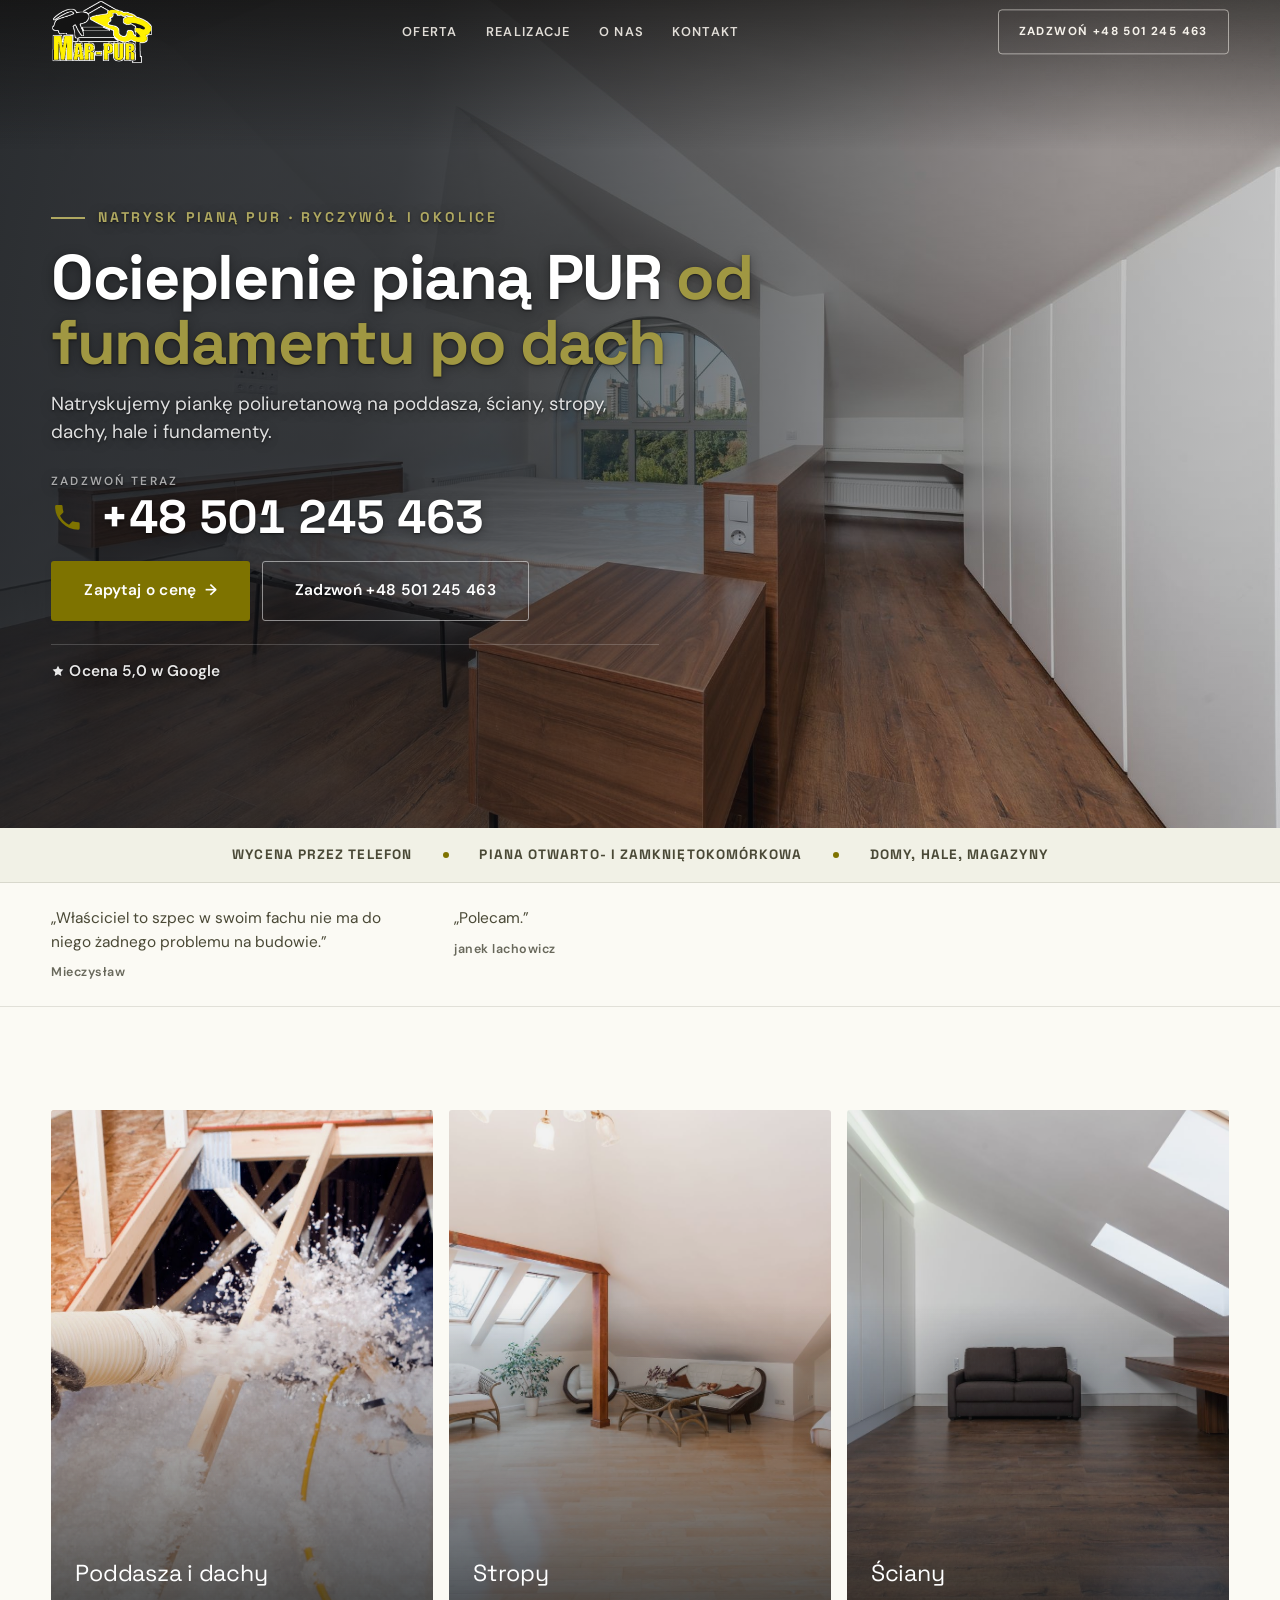
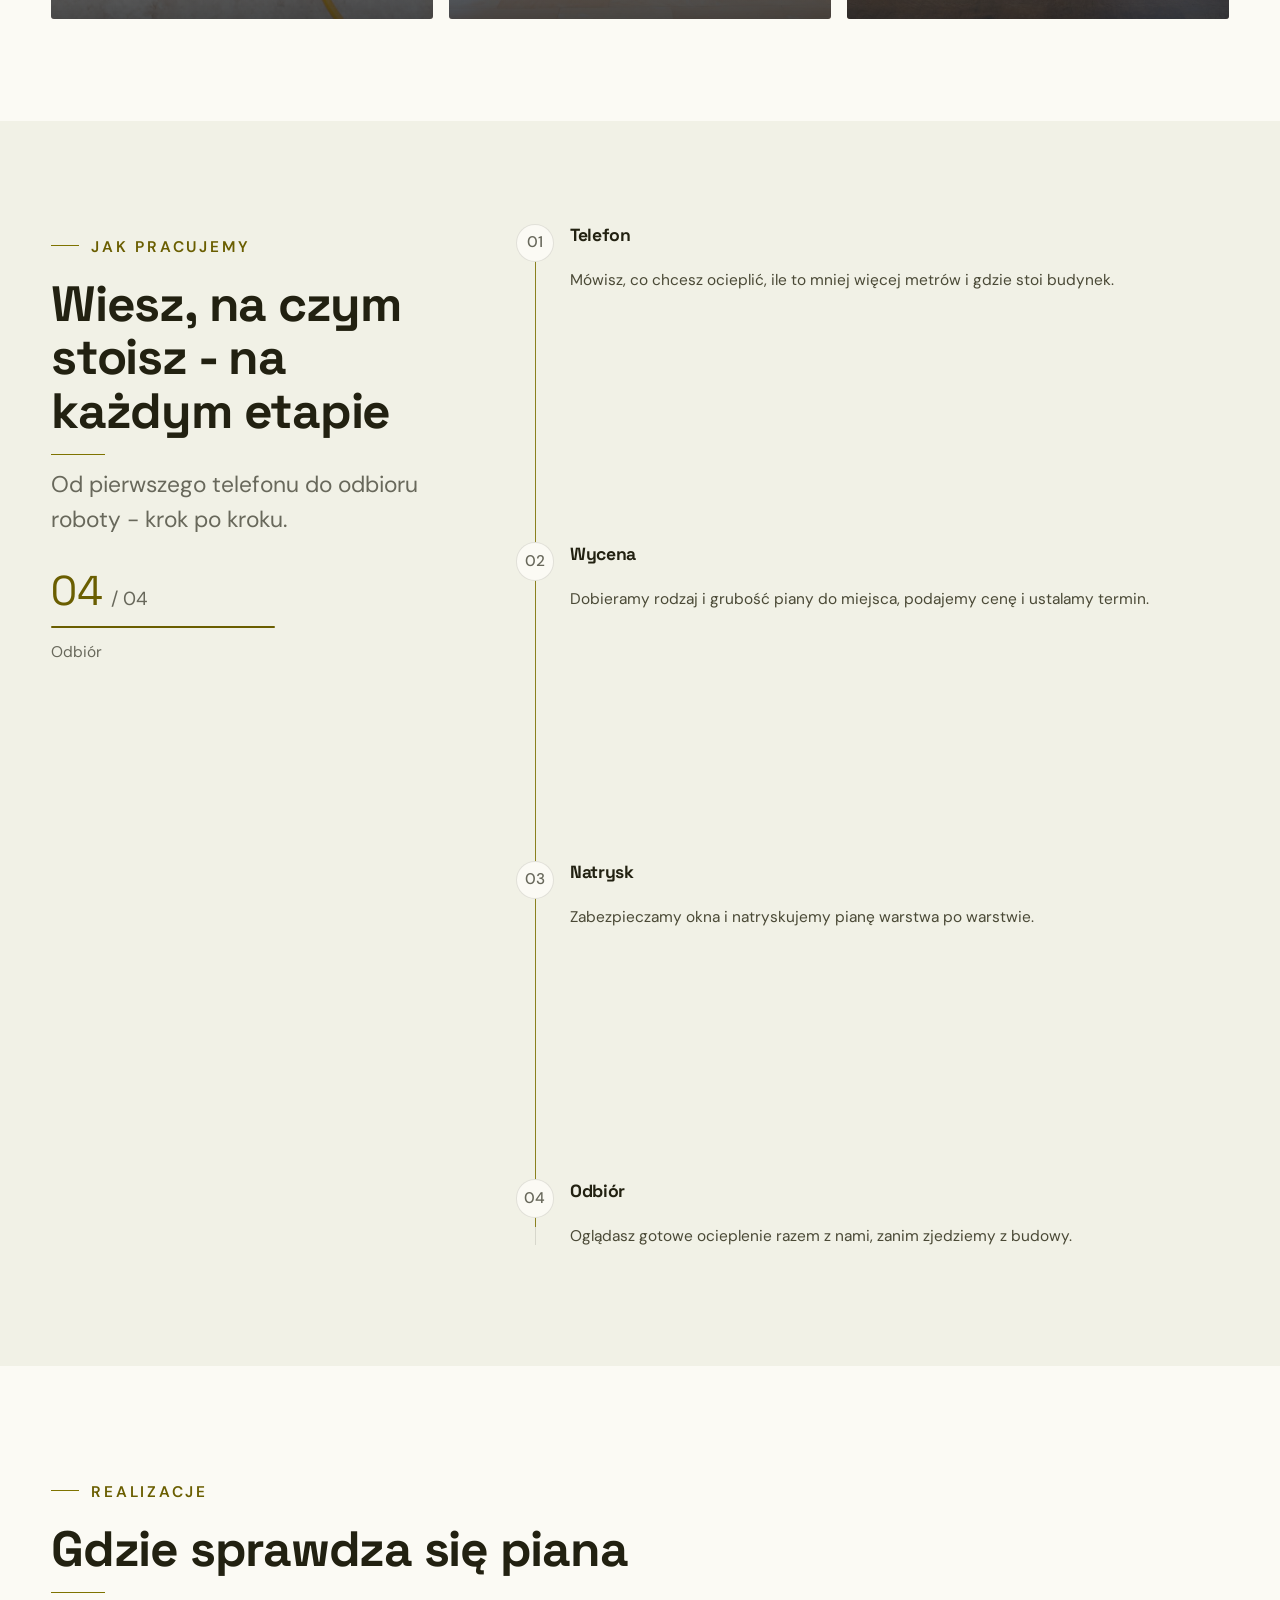
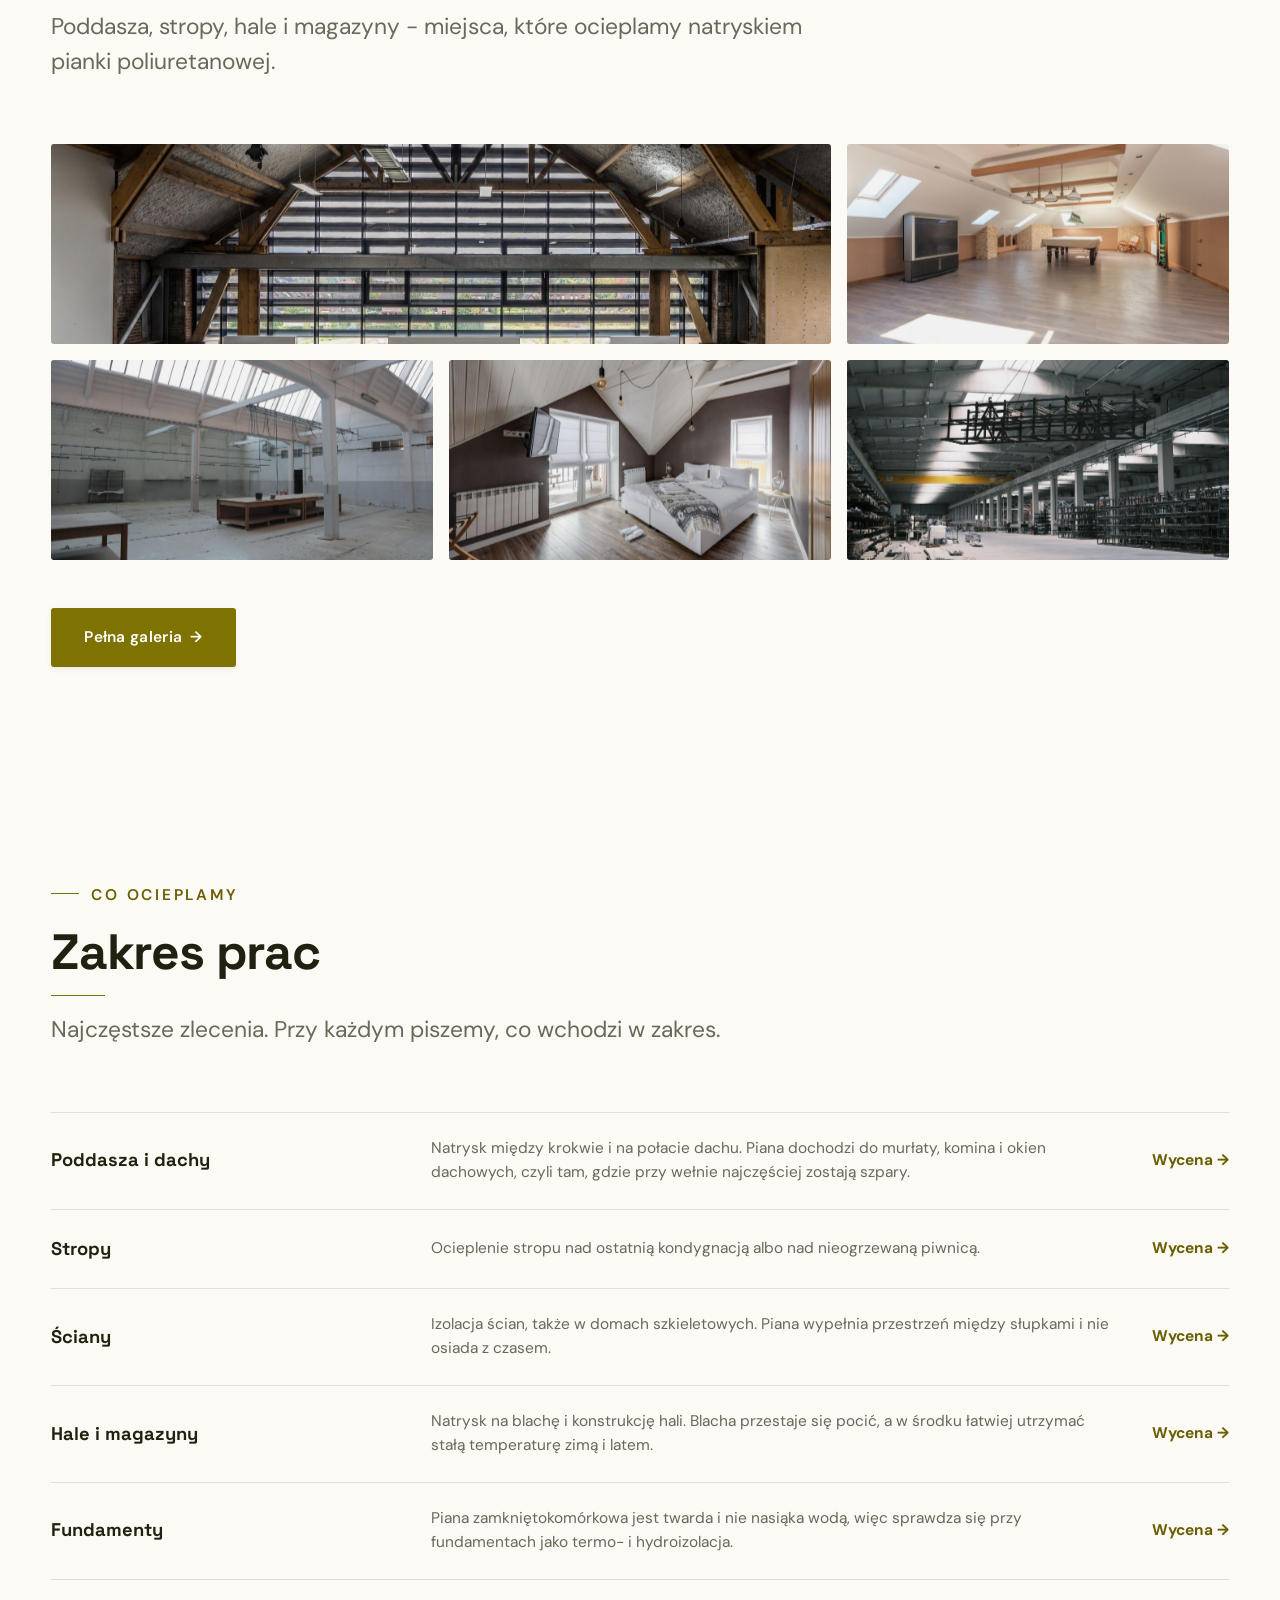
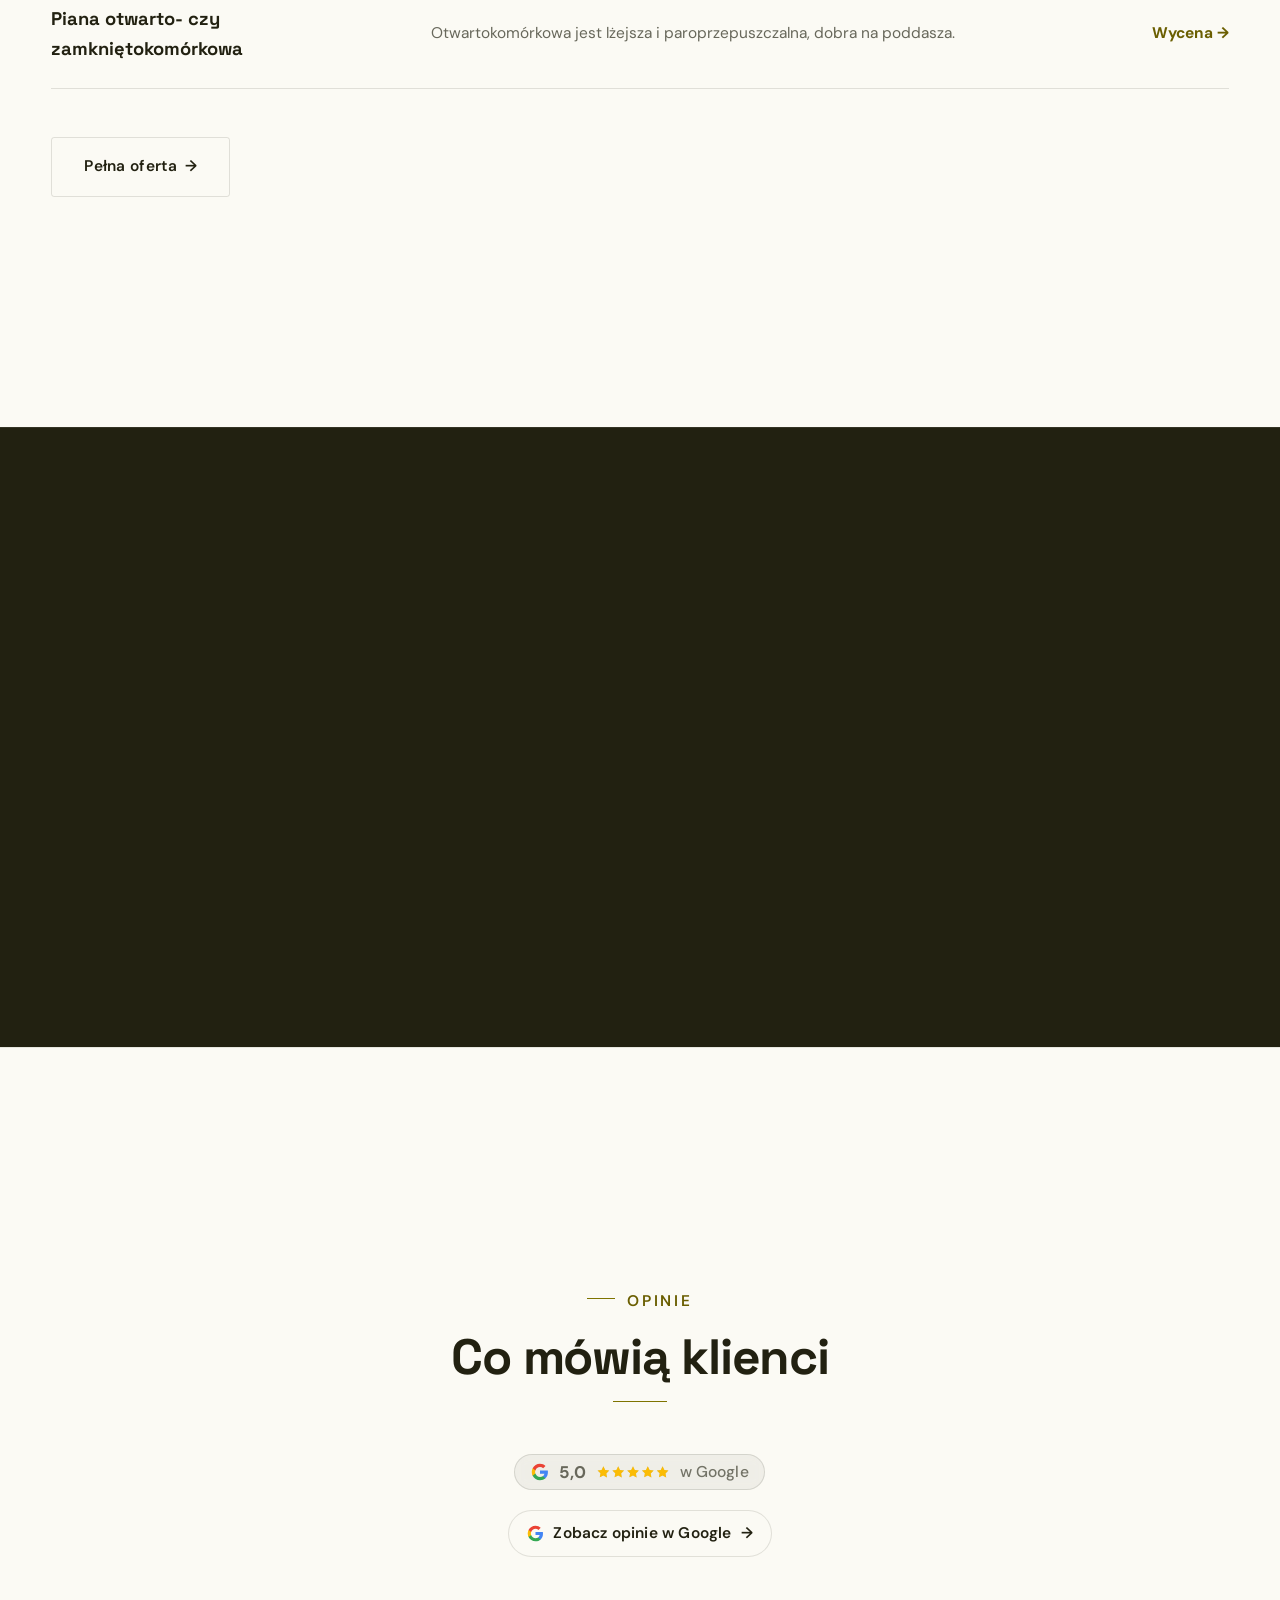
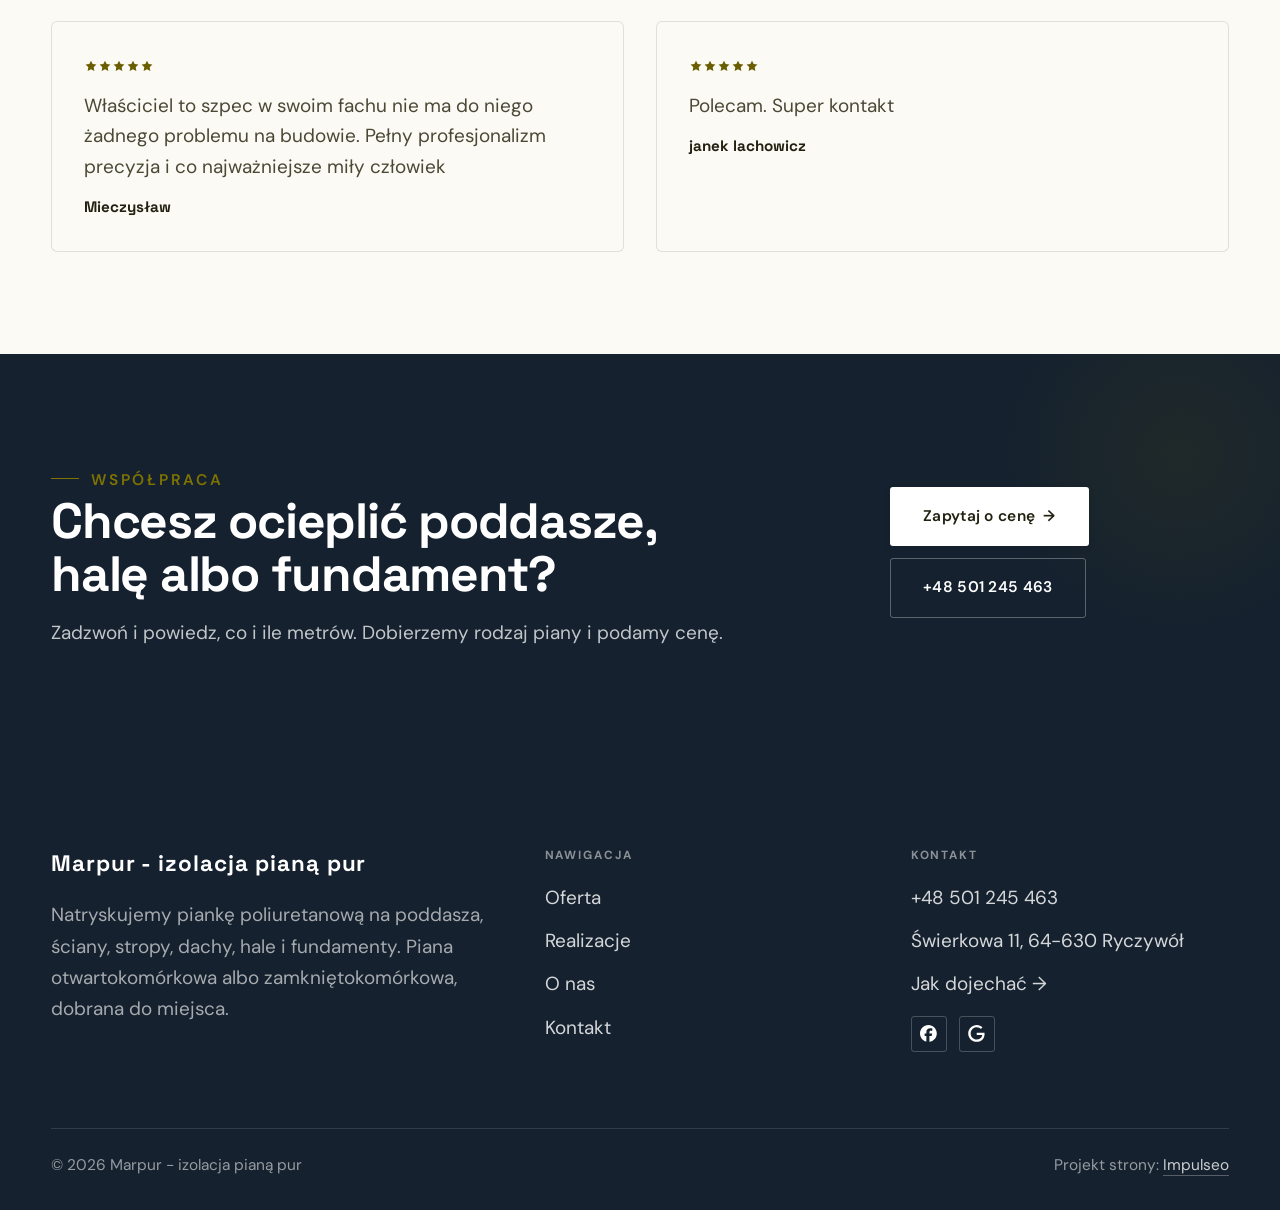
==== index.html @ 2314f2f7 "Strona demo: marpur-izolacja-piana-pur" ====
<!DOCTYPE html>
<html lang="pl">
<head>
<meta charset="UTF-8">
<meta name="viewport" content="width=device-width, initial-scale=1.0">
<title>Marpur - izolacja pianą pur · Ryczywół</title>
<meta name="description" content="Mar-Pur - izolacje natryskowe pianką poliuretanową: poddasza, ściany, stropy, dachy, hale, magazyny i fundamenty. Ryczywół, powiat obornicki. Zadzwoń po wycenę: 501 245 463.">
<link rel="canonical" href="https://kris20032.github.io/marpur-izolacja-piana-pur/">
<meta name="robots" content="noindex, nofollow">
<meta property="og:type" content="website">
<meta property="og:locale" content="pl_PL">
<meta property="og:site_name" content="Marpur - izolacja pianą pur">
<meta property="og:title" content="Marpur - izolacja pianą pur · Ryczywół">
<meta property="og:description" content="Mar-Pur - izolacje natryskowe pianką poliuretanową: poddasza, ściany, stropy, dachy, hale, magazyny i fundamenty. Ryczywół, powiat obornicki. Zadzwoń po wycenę: 501 245 463.">
<meta property="og:url" content="https://kris20032.github.io/marpur-izolacja-piana-pur/">
<meta property="og:image" content="https://kris20032.github.io/marpur-izolacja-piana-pur/img/og.jpg">
<meta property="og:image:width" content="1200">
<meta property="og:image:height" content="630">
<meta name="twitter:card" content="summary_large_image">
<script type="application/ld+json">{"@context": "https://schema.org", "@type": "LocalBusiness", "name": "Marpur - izolacja pianą pur", "url": "https://kris20032.github.io/marpur-izolacja-piana-pur/", "telephone": "+48501245463", "image": "https://kris20032.github.io/marpur-izolacja-piana-pur/img/og.jpg", "areaServed": "Ryczywół", "sameAs": ["https://maps.google.com/?cid=6481977796129242069&g_mp=Cidnb29nbGUubWFwcy5wbGFjZXMudjEuUGxhY2VzLlNlYXJjaFRleHQQAhgEIAA", "https://www.facebook.com/marpurmarek.modlisz/"]}</script>
<link rel="preconnect" href="https://fonts.googleapis.com">
<link rel="preconnect" href="https://fonts.gstatic.com" crossorigin>
<link href="https://fonts.googleapis.com/css2?family=Space+Grotesk:wght@500;600;700&family=DM+Sans:opsz,wght@9..40,400;9..40,500;9..40,600&display=swap" rel="stylesheet">
<link rel="stylesheet" href="assets/styles.css?v=6a5ce6d9">
</head>
<body>

<header class="nav">
  <div class="wrap nav-inner">
    <a class="brand brand-has-logo" href="index.html"><img class="brand-logo" src="img/logo.png" alt="Marpur - izolacja pianą pur" width="728" height="459" decoding="async"></a>
    <nav class="nav-links">
      <a href="oferta.html">Oferta</a>
      <a href="realizacje.html">Realizacje</a>
      <a href="o-nas.html">O nas</a>
      <a href="kontakt.html">Kontakt</a>
      <a href="tel:+48501245463" class="btn btn-accent">Zadzwoń +48 501 245 463</a>
    </nav>
    <button class="nav-toggle" aria-label="Menu"><span></span><span></span><span></span></button>
  </div>
</header>

<main>
<section class="hero-fach">
  <img class="hf-photo" src="img/hero.jpg" fetchpriority="high" data-rotate="img/g10.jpg|img/g9.jpg" alt="Marpur - izolacja pianą pur" width="1600" height="1067">
  <div class="hf-panel">
    <div class="hf-inner">
      <span class="hf-kicker">Natrysk pianą PUR · Ryczywół i okolice</span>
      <h1 class="hf-title">Ocieplenie pianą PUR <em>od fundamentu po dach</em></h1>
      <p class="hf-lead">Natryskujemy piankę poliuretanową na poddasza, ściany, stropy, dachy, hale i fundamenty.</p>
      <a class="hf-phone" href="tel:+48501245463"><span class="hf-phone-lab">Zadzwoń teraz</span><span class="hf-phone-num"><svg class="ico-tel" width="16" height="16" viewBox="0 0 24 24" fill="none" aria-hidden="true"><path d="M6.6 10.8a15.5 15.5 0 0 0 6.6 6.6l2.2-2.2a1 1 0 0 1 1-.24 11.4 11.4 0 0 0 3.6.58 1 1 0 0 1 1 1V20a1 1 0 0 1-1 1A17 17 0 0 1 3 4a1 1 0 0 1 1-1h3.5a1 1 0 0 1 1 1c0 1.25.2 2.46.58 3.6a1 1 0 0 1-.25 1l-2.23 2.2Z" fill="currentColor"/></svg> +48 501 245 463</span></a>
      <div class="hf-actions">
        <a href="kontakt.html" class="btn btn-accent">Zapytaj o cenę <span class="arr">→</span></a>
        <a href="tel:+48501245463" class="btn btn-ghost hf-ghost">Zadzwoń +48 501 245 463</a>
      </div>
      <div class="hf-trust"><svg class="ico-star" width="14" height="14" viewBox="0 0 24 24" style="vertical-align:-2px" aria-hidden="true"><path d="M12 2.8l2.85 5.8 6.4.93-4.63 4.5 1.1 6.37L12 17.4l-5.72 3 1.1-6.37-4.63-4.5 6.4-.93L12 2.8Z" fill="currentColor"/></svg> Ocena 5,0 w Google</div>
    </div>
  </div>
</section>
<section class="fach-promise">
  <div class="wrap">
    <ul class="fp-row reveal"><li>Wycena przez telefon</li><li>Piana otwarto- i zamkniętokomórkowa</li><li>Domy, hale, magazyny</li></ul>
  </div>
</section>
<section class="opinie-mini" aria-label="Opinie klientów">
  <div class="wrap">
    <div class="om-row">
      <div class="om-item reveal"><blockquote>„Właściciel to szpec w swoim fachu nie ma do niego żadnego problemu na budowie.”</blockquote><span class="om-autor">Mieczysław</span></div>
      <div class="om-item reveal"><blockquote>„Polecam.”</blockquote><span class="om-autor">janek lachowicz</span></div>
    </div>
  </div>
</section>
<section class="gateways-band">
  <div class="wrap">
    <div class="gateways">
      <a href="oferta.html" class="gateway reveal"><img src="img/g1.jpg" alt="Poddasza i dachy" loading="lazy" width="1600" height="1067" decoding="async"><span class="g-ttl">Poddasza i dachy</span></a>
      <a href="oferta.html" class="gateway reveal"><img src="img/g2.jpg" alt="Stropy" loading="lazy" width="1880" height="1255" decoding="async"><span class="g-ttl">Stropy</span></a>
      <a href="oferta.html" class="gateway reveal"><img src="img/g3.jpg" alt="Ściany" loading="lazy" width="1880" height="1255" decoding="async"><span class="g-ttl">Ściany</span></a>
    </div>
  </div>
</section>
<section class="proces proces-os fachowcy">
  <div class="wrap proc-grid">
    <div class="proc-side">
      <div class="head reveal">
        <span class="eyebrow">Jak pracujemy</span>
        <h2>Wiesz, na czym stoisz - na każdym etapie</h2>
        <p>Od pierwszego telefonu do odbioru roboty - krok po kroku.</p>
      </div>
      <div class="proc-count" aria-hidden="true"><span class="pc-cur">01</span><span class="pc-all">/ 04</span></div>
      <div class="proc-bar" aria-hidden="true"><i></i></div>
      <p class="proc-now" aria-hidden="true">Telefon</p>
    </div>
    <ol class="proces-line">
      <li class="reveal"><span class="pno">01</span><h3>Telefon</h3><p>Mówisz, co chcesz ocieplić, ile to mniej więcej metrów i gdzie stoi budynek.</p></li>
      <li class="reveal"><span class="pno">02</span><h3>Wycena</h3><p>Dobieramy rodzaj i grubość piany do miejsca, podajemy cenę i ustalamy termin.</p></li>
      <li class="reveal"><span class="pno">03</span><h3>Natrysk</h3><p>Zabezpieczamy okna i natryskujemy pianę warstwa po warstwie.</p></li>
      <li class="reveal"><span class="pno">04</span><h3>Odbiór</h3><p>Oglądasz gotowe ocieplenie razem z nami, zanim zjedziemy z budowy.</p></li>
    </ol>
  </div>
</section>
<section>
  <div class="wrap">
    <div class="head reveal">
      <span class="eyebrow">Realizacje</span>
      <h2>Gdzie sprawdza się piana</h2>
      <p>Poddasza, stropy, hale i magazyny - miejsca, które ocieplamy natryskiem pianki poliuretanowej.</p>
    </div>
    <div class="gallery">
      <div class="tile t-two3 reveal"><img src="img/g4.jpg" alt="Marpur - izolacja pianą pur" loading="lazy" width="1880" height="1253" decoding="async"></div>
      <div class="tile t-third reveal"><img src="img/g5.jpg" alt="Marpur - izolacja pianą pur" loading="lazy" width="1880" height="1255" decoding="async"></div>
      <div class="tile t-third reveal"><img src="img/g6.jpg" alt="Marpur - izolacja pianą pur" loading="lazy" width="1880" height="1253" decoding="async"></div>
      <div class="tile t-third reveal"><img src="img/g7.jpg" alt="Marpur - izolacja pianą pur" loading="lazy" width="1880" height="1255" decoding="async"></div>
      <div class="tile t-third reveal"><img src="img/g8.jpg" alt="Marpur - izolacja pianą pur" loading="lazy" width="1880" height="1253" decoding="async"></div>
    </div>
    <div style="margin-top:var(--space-7)" class="reveal"><a href="realizacje.html" class="btn btn-accent">Pełna galeria <span class="arr">→</span></a></div>
  </div>
</section>
<section class="fach-uslugi">
  <div class="wrap">
    <div class="head reveal">
      <span class="eyebrow">Co ocieplamy</span>
      <h2>Zakres prac</h2>
      <p>Najczęstsze zlecenia. Przy każdym piszemy, co wchodzi w zakres.</p>
    </div>
    <ul class="fu-list">
      <li class="fu-row reveal"><div class="fu-name">Poddasza i dachy</div><div class="fu-desc">Natrysk między krokwie i na połacie dachu. Piana dochodzi do murłaty, komina i okien dachowych, czyli tam, gdzie przy wełnie najczęściej zostają szpary.</div><a class="fu-cta" href="kontakt.html">Wycena <span class="arr">→</span></a></li>
      <li class="fu-row reveal"><div class="fu-name">Stropy</div><div class="fu-desc">Ocieplenie stropu nad ostatnią kondygnacją albo nad nieogrzewaną piwnicą.</div><a class="fu-cta" href="kontakt.html">Wycena <span class="arr">→</span></a></li>
      <li class="fu-row reveal"><div class="fu-name">Ściany</div><div class="fu-desc">Izolacja ścian, także w domach szkieletowych. Piana wypełnia przestrzeń między słupkami i nie osiada z czasem.</div><a class="fu-cta" href="kontakt.html">Wycena <span class="arr">→</span></a></li>
      <li class="fu-row reveal"><div class="fu-name">Hale i magazyny</div><div class="fu-desc">Natrysk na blachę i konstrukcję hali. Blacha przestaje się pocić, a w środku łatwiej utrzymać stałą temperaturę zimą i latem.</div><a class="fu-cta" href="kontakt.html">Wycena <span class="arr">→</span></a></li>
      <li class="fu-row reveal"><div class="fu-name">Fundamenty</div><div class="fu-desc">Piana zamkniętokomórkowa jest twarda i nie nasiąka wodą, więc sprawdza się przy fundamentach jako termo- i hydroizolacja.</div><a class="fu-cta" href="kontakt.html">Wycena <span class="arr">→</span></a></li>
      <li class="fu-row reveal"><div class="fu-name">Piana otwarto- czy zamkniętokomórkowa</div><div class="fu-desc">Otwartokomórkowa jest lżejsza i paroprzepuszczalna, dobra na poddasza.</div><a class="fu-cta" href="kontakt.html">Wycena <span class="arr">→</span></a></li>
    </ul>
    <div style="margin-top:var(--space-7)" class="reveal"><a href="oferta.html" class="btn btn-ghost">Pełna oferta <span class="arr">→</span></a></div>
  </div>
</section>
<section class="stopklatka" aria-hidden="true">
  <div class="stk-bg" style="background-image:url(img/about.jpg)"></div>
</section>
<section class="opinie">
  <div class="wrap">
    <div class="head center reveal">
      <span class="eyebrow">Opinie</span>
      <h2>Co mówią klienci</h2>
    </div>
    <p class="op-meta reveal"><span class="g-badge"><svg class="gb-ico" viewBox="0 0 24 24" width="18" height="18" aria-hidden="true"><path fill="#4285F4" d="M22.56 12.25c0-.78-.07-1.53-.2-2.25H12v4.26h5.92c-.26 1.37-1.04 2.53-2.21 3.31v2.77h3.57c2.08-1.92 3.28-4.74 3.28-8.09z"/><path fill="#34A853" d="M12 23c2.97 0 5.46-.98 7.28-2.66l-3.57-2.77c-.98.66-2.23 1.06-3.71 1.06-2.86 0-5.29-1.93-6.16-4.53H2.18v2.84C3.99 20.53 7.7 23 12 23z"/><path fill="#FBBC05" d="M5.84 14.09c-.22-.66-.35-1.36-.35-2.09s.13-1.43.35-2.09V7.07H2.18C1.43 8.55 1 10.22 1 12s.43 3.45 1.18 4.93l2.85-2.22.81-.62z"/><path fill="#EA4335" d="M12 5.38c1.62 0 3.06.56 4.21 1.64l3.15-3.15C17.45 2.09 14.97 1 12 1 7.7 1 3.99 3.47 2.18 7.07l3.66 2.84c.87-2.6 3.3-4.53 6.16-4.53z"/></svg><b class="gb-ocena">5,0</b><svg class="gb-stars" viewBox="0 0 90 18" width="74" height="14.8" aria-hidden="true"><g fill="currentColor" opacity=".26"><path transform="translate(0,0)" d="M9 1.6l2.2 4.46 4.92.72-3.56 3.47.84 4.9L9 12.74l-4.4 2.31.84-4.9L1.88 6.68l4.92-.72L9 1.6Z"/><path transform="translate(18,0)" d="M9 1.6l2.2 4.46 4.92.72-3.56 3.47.84 4.9L9 12.74l-4.4 2.31.84-4.9L1.88 6.68l4.92-.72L9 1.6Z"/><path transform="translate(36,0)" d="M9 1.6l2.2 4.46 4.92.72-3.56 3.47.84 4.9L9 12.74l-4.4 2.31.84-4.9L1.88 6.68l4.92-.72L9 1.6Z"/><path transform="translate(54,0)" d="M9 1.6l2.2 4.46 4.92.72-3.56 3.47.84 4.9L9 12.74l-4.4 2.31.84-4.9L1.88 6.68l4.92-.72L9 1.6Z"/><path transform="translate(72,0)" d="M9 1.6l2.2 4.46 4.92.72-3.56 3.47.84 4.9L9 12.74l-4.4 2.31.84-4.9L1.88 6.68l4.92-.72L9 1.6Z"/></g><clipPath id="gs1000"><rect x="0" y="0" width="90.0" height="18"/></clipPath><g fill="#FBBC04" clip-path="url(#gs1000)"><path transform="translate(0,0)" d="M9 1.6l2.2 4.46 4.92.72-3.56 3.47.84 4.9L9 12.74l-4.4 2.31.84-4.9L1.88 6.68l4.92-.72L9 1.6Z"/><path transform="translate(18,0)" d="M9 1.6l2.2 4.46 4.92.72-3.56 3.47.84 4.9L9 12.74l-4.4 2.31.84-4.9L1.88 6.68l4.92-.72L9 1.6Z"/><path transform="translate(36,0)" d="M9 1.6l2.2 4.46 4.92.72-3.56 3.47.84 4.9L9 12.74l-4.4 2.31.84-4.9L1.88 6.68l4.92-.72L9 1.6Z"/><path transform="translate(54,0)" d="M9 1.6l2.2 4.46 4.92.72-3.56 3.47.84 4.9L9 12.74l-4.4 2.31.84-4.9L1.88 6.68l4.92-.72L9 1.6Z"/><path transform="translate(72,0)" d="M9 1.6l2.2 4.46 4.92.72-3.56 3.47.84 4.9L9 12.74l-4.4 2.31.84-4.9L1.88 6.68l4.92-.72L9 1.6Z"/></g></svg><span class="gb-txt">w Google</span></span></p>
    <p class="op-meta reveal"><a class="op-google" href="https://maps.google.com/?cid=6481977796129242069&amp;g_mp=Cidnb29nbGUubWFwcy5wbGFjZXMudjEuUGxhY2VzLlNlYXJjaFRleHQQAhgEIAA" target="_blank" rel="noopener"><svg class="op-g-ico" viewBox="0 0 24 24" width="17" height="17" aria-hidden="true"><path fill="#4285F4" d="M22.56 12.25c0-.78-.07-1.53-.2-2.25H12v4.26h5.92c-.26 1.37-1.04 2.53-2.21 3.31v2.77h3.57c2.08-1.92 3.28-4.74 3.28-8.09z"/><path fill="#34A853" d="M12 23c2.97 0 5.46-.98 7.28-2.66l-3.57-2.77c-.98.66-2.23 1.06-3.71 1.06-2.86 0-5.29-1.93-6.16-4.53H2.18v2.84C3.99 20.53 7.7 23 12 23z"/><path fill="#FBBC05" d="M5.84 14.09c-.22-.66-.35-1.36-.35-2.09s.13-1.43.35-2.09V7.07H2.18C1.43 8.55 1 10.22 1 12s.43 3.45 1.18 4.93l2.85-2.22.81-.62z"/><path fill="#EA4335" d="M12 5.38c1.62 0 3.06.56 4.21 1.64l3.15-3.15C17.45 2.09 14.97 1 12 1 7.7 1 3.99 3.47 2.18 7.07l3.66 2.84c.87-2.6 3.3-4.53 6.16-4.53z"/></svg><span>Zobacz opinie w Google</span><span class="arr">→</span></a></p>
    <div class="opinie-grid">
      <figure class="op-card reveal"><span class="op-star"><svg class="ico-star" width="14" height="14" viewBox="0 0 24 24" style="vertical-align:-2px" aria-hidden="true"><path d="M12 2.8l2.85 5.8 6.4.93-4.63 4.5 1.1 6.37L12 17.4l-5.72 3 1.1-6.37-4.63-4.5 6.4-.93L12 2.8Z" fill="currentColor"/></svg><svg class="ico-star" width="14" height="14" viewBox="0 0 24 24" style="vertical-align:-2px" aria-hidden="true"><path d="M12 2.8l2.85 5.8 6.4.93-4.63 4.5 1.1 6.37L12 17.4l-5.72 3 1.1-6.37-4.63-4.5 6.4-.93L12 2.8Z" fill="currentColor"/></svg><svg class="ico-star" width="14" height="14" viewBox="0 0 24 24" style="vertical-align:-2px" aria-hidden="true"><path d="M12 2.8l2.85 5.8 6.4.93-4.63 4.5 1.1 6.37L12 17.4l-5.72 3 1.1-6.37-4.63-4.5 6.4-.93L12 2.8Z" fill="currentColor"/></svg><svg class="ico-star" width="14" height="14" viewBox="0 0 24 24" style="vertical-align:-2px" aria-hidden="true"><path d="M12 2.8l2.85 5.8 6.4.93-4.63 4.5 1.1 6.37L12 17.4l-5.72 3 1.1-6.37-4.63-4.5 6.4-.93L12 2.8Z" fill="currentColor"/></svg><svg class="ico-star" width="14" height="14" viewBox="0 0 24 24" style="vertical-align:-2px" aria-hidden="true"><path d="M12 2.8l2.85 5.8 6.4.93-4.63 4.5 1.1 6.37L12 17.4l-5.72 3 1.1-6.37-4.63-4.5 6.4-.93L12 2.8Z" fill="currentColor"/></svg></span><blockquote>Właściciel to szpec w swoim fachu nie ma do niego żadnego problemu na budowie. Pełny profesjonalizm precyzja i co najważniejsze miły człowiek</blockquote><span class="op-autor">Mieczysław</span></figure>
      <figure class="op-card reveal"><span class="op-star"><svg class="ico-star" width="14" height="14" viewBox="0 0 24 24" style="vertical-align:-2px" aria-hidden="true"><path d="M12 2.8l2.85 5.8 6.4.93-4.63 4.5 1.1 6.37L12 17.4l-5.72 3 1.1-6.37-4.63-4.5 6.4-.93L12 2.8Z" fill="currentColor"/></svg><svg class="ico-star" width="14" height="14" viewBox="0 0 24 24" style="vertical-align:-2px" aria-hidden="true"><path d="M12 2.8l2.85 5.8 6.4.93-4.63 4.5 1.1 6.37L12 17.4l-5.72 3 1.1-6.37-4.63-4.5 6.4-.93L12 2.8Z" fill="currentColor"/></svg><svg class="ico-star" width="14" height="14" viewBox="0 0 24 24" style="vertical-align:-2px" aria-hidden="true"><path d="M12 2.8l2.85 5.8 6.4.93-4.63 4.5 1.1 6.37L12 17.4l-5.72 3 1.1-6.37-4.63-4.5 6.4-.93L12 2.8Z" fill="currentColor"/></svg><svg class="ico-star" width="14" height="14" viewBox="0 0 24 24" style="vertical-align:-2px" aria-hidden="true"><path d="M12 2.8l2.85 5.8 6.4.93-4.63 4.5 1.1 6.37L12 17.4l-5.72 3 1.1-6.37-4.63-4.5 6.4-.93L12 2.8Z" fill="currentColor"/></svg><svg class="ico-star" width="14" height="14" viewBox="0 0 24 24" style="vertical-align:-2px" aria-hidden="true"><path d="M12 2.8l2.85 5.8 6.4.93-4.63 4.5 1.1 6.37L12 17.4l-5.72 3 1.1-6.37-4.63-4.5 6.4-.93L12 2.8Z" fill="currentColor"/></svg></span><blockquote>Polecam. Super kontakt</blockquote><span class="op-autor">janek lachowicz</span></figure>
    </div>
  </div>
</section>
<section class="cta">
  <div class="wrap">
    <div class="reveal">
      <span class="eyebrow">Współpraca</span>
      <h2>Chcesz ocieplić poddasze, halę albo fundament?</h2>
      <p>Zadzwoń i powiedz, co i ile metrów. Dobierzemy rodzaj piany i podamy cenę.</p>
    </div>
    <div class="cta-actions reveal">
      <a href="kontakt.html" class="btn btn-light">Zapytaj o cenę <span class="arr">→</span></a>
      <a href="tel:+48501245463" class="btn btn-ghost btn-ghost-cta">+48 501 245 463</a>
    </div>
  </div>
</section>
</main>

<footer>
  <div class="wrap">
    <div class="foot-grid">
      <div class="foot-brand">
        <div class="name">Marpur - izolacja pianą pur</div>
        <p>Natryskujemy piankę poliuretanową na poddasza, ściany, stropy, dachy, hale i fundamenty. Piana otwartokomórkowa albo zamkniętokomórkowa, dobrana do miejsca.</p>
      </div>
      <div class="foot-col">
        <h4>Nawigacja</h4>
        <a href="oferta.html">Oferta</a>
        <a href="realizacje.html">Realizacje</a>
        <a href="o-nas.html">O nas</a>
        <a href="kontakt.html">Kontakt</a>
      </div>
      <div class="foot-col">
        <h4>Kontakt</h4>
        <a href="tel:+48501245463">+48 501 245 463</a>
        <p>Świerkowa 11, 64-630 Ryczywół</p>
        <a href="https://maps.google.com/?cid=6481977796129242069&g_mp=Cidnb29nbGUubWFwcy5wbGFjZXMudjEuUGxhY2VzLlNlYXJjaFRleHQQAhgEIAA" target="_blank" rel="noopener">Jak dojechać →</a>
      <div class="foot-soc">
        <a class="soc" href="https://www.facebook.com/marpurmarek.modlisz/" target="_blank" rel="noopener" aria-label="Facebook - Marpur - izolacja pianą pur"><svg viewBox="0 0 24 24" aria-hidden="true" focusable="false"><path d="M9.101 23.691v-7.98H6.627v-3.667h2.474v-1.58c0-4.085 1.848-5.978 5.858-5.978.401 0 .955.042 1.468.103a8.68 8.68 0 0 1 1.141.195v3.325a8.623 8.623 0 0 0-.653-.036 26.805 26.805 0 0 0-.733-.009c-.707 0-1.259.096-1.675.309a1.686 1.686 0 0 0-.679.622c-.258.42-.374.995-.374 1.752v1.297h3.919l-.386 2.103-.287 1.564h-3.246v8.245C19.396 23.238 24 18.179 24 12.044c0-6.627-5.373-12-12-12s-12 5.373-12 12c0 5.628 3.874 10.35 9.101 11.647Z" fill="currentColor"/></svg></a>
        <a class="soc" href="https://maps.google.com/?cid=6481977796129242069&g_mp=Cidnb29nbGUubWFwcy5wbGFjZXMudjEuUGxhY2VzLlNlYXJjaFRleHQQAhgEIAA" target="_blank" rel="noopener" aria-label="Google - Marpur - izolacja pianą pur"><svg viewBox="0 0 24 24" aria-hidden="true" focusable="false"><path d="M12.48 10.92v3.28h7.84c-.24 1.84-.853 3.187-1.787 4.133-1.147 1.147-2.933 2.4-6.053 2.4-4.827 0-8.6-3.893-8.6-8.72s3.773-8.72 8.6-8.72c2.6 0 4.507 1.027 5.907 2.347l2.307-2.307C18.747 1.44 16.133 0 12.48 0 5.867 0 .307 5.387.307 12s5.56 12 12.173 12c3.573 0 6.267-1.173 8.373-3.36 2.16-2.16 2.84-5.213 2.84-7.667 0-.76-.053-1.467-.173-2.053H12.48z" fill="currentColor"/></svg></a>
      </div>
      </div>
    </div>
    <div class="foot-bot">
      <span>© 2026 Marpur - izolacja pianą pur</span>
      <span>Projekt strony: <a class="foot-credit" href="https://impulseo.pl" target="_blank" rel="noopener">Impulseo</a></span>
    </div>
  </div>
</footer>
<div class="sticky-call"><a class="sc-call" href="tel:+48501245463"><svg class="ico-tel" width="16" height="16" viewBox="0 0 24 24" fill="none" aria-hidden="true"><path d="M6.6 10.8a15.5 15.5 0 0 0 6.6 6.6l2.2-2.2a1 1 0 0 1 1-.24 11.4 11.4 0 0 0 3.6.58 1 1 0 0 1 1 1V20a1 1 0 0 1-1 1A17 17 0 0 1 3 4a1 1 0 0 1 1-1h3.5a1 1 0 0 1 1 1c0 1.25.2 2.46.58 3.6a1 1 0 0 1-.25 1l-2.23 2.2Z" fill="currentColor"/></svg> Zadzwoń</a><a class="sc-quote" href="kontakt.html">Zapytaj o cenę</a></div>
<div class="demo-wazne" data-do="2026-11-03" data-cykl="3" hidden><svg class="dw-ico" width="13" height="13" viewBox="0 0 24 24" fill="none" aria-hidden="true"><circle cx="12" cy="12" r="8.6" stroke="currentColor" stroke-width="1.8"/><path d="M12 7.2V12l3.3 2" stroke="currentColor" stroke-width="1.8" stroke-linecap="round"/></svg><span class="dw-txt"></span></div>

<script src="assets/main.js"></script>
</body>
</html>
---- assets/styles.css ----
/* ============================================================
   STOLBASZ — premium, architektoniczny B2B fit-out
   Jasna paleta, zero brązu. System wg premium-web-craft.
   Projekt strony: Impulseo (impulseo.pl)
   ============================================================ */

:root{
  /* PALETA — jasna, architektoniczna, chłodna */
  --paper:#F4F6F8;          /* główne tło */
  --paper-2:#E7EBEF;        /* sekcje alternatywne (chłodny jasny szary) */
  --paper-3:#E7EBEF;        /* delikatne wypełnienia */
  --ink:#15212E;            /* tekst główny — chłodny grafit */
  --ink-soft:#243443;       /* nagłówki drugorzędne */
  --muted:#6B7785;          /* tekst poboczny */
  --line:rgba(21,33,46,.12);/* hairline */
  --accent:#E8A317;         /* stonowany petrol-slate — jedyny akcent */
  --accent-d:#C9870C;
  --accent-soft:rgba(232,163,23,.10);
  --dark:#15212E;           /* sekcje ciemne (stopka/CTA) */

  /* HOVER ZDJĘĆ — JEDEN standard dla całego silnika (decyzja K. 04.08.2026, artefakt z wariantami).
     AKTUALNE (K.+Szymon 09.08.2026, wybór z artefaktu 6 wariantów): zoom 1.05 przy 1.4s -
     przy tak długim czasie mocniejszy kadr NIE skacze, tylko „oddycha". Poprzedni standard
     (1.02 / .55s z 04.08) odbierany jako dynamiczny i szybki.
     Spoczynek lekko przygaszony, ale TYLKO tam, gdzie jest mysz (@media hover:hover) —
     na telefonie zdjęcia zostają w pełnej jasności. */
  --img-zoom:1.05;                   /* K.+Szymon 09.08: wariant F z artefaktu porównawczego */
  --img-rest:brightness(.95) saturate(.99);
  --img-hot:brightness(1.06) saturate(1.05);
  --img-dur:1.4s;                    /* K.+Szymon 09.08 (wariant F): powoli = elegancko */
  --img-ease:cubic-bezier(.16,.84,.44,1);  /* miękki ogon, efekt „oddychania" */

  /* ODSTĘPY — skala 4/8 */
  --space-1:4px; --space-2:8px; --space-3:12px; --space-4:16px; --space-5:24px;
  --space-6:32px; --space-7:48px; --space-8:64px; --space-9:96px; --space-10:128px;

  /* TYPOGRAFIA — fluid clamp() (skala podbita 16.07.2026: większe, czytelniejsze litery — uwaga Adama) */
  --text-sm:clamp(.9rem,.87rem + .12vw,1rem);
  --text-base:clamp(1.08rem,1.04rem + .18vw,1.2rem);
  --text-lg:clamp(1.24rem,1.15rem + .34vw,1.44rem);
  --text-h3:clamp(1.34rem,1.22rem + .55vw,1.66rem);
  --text-h2:clamp(2.1rem,1.66rem + 2.1vw,3.1rem);
  --text-h1:clamp(2.9rem,2.1rem + 4vw,5.1rem);

  /* PROMIENIE — architektoniczne, raczej ostre */
  --r-sm:3px; --r-md:6px; --r-lg:10px;

  /* RUCH */
  --ease:cubic-bezier(.25,.46,.45,.94); --dur:.24s;

  /* CIENIE — miękkie, warstwowe */
  --sh-sm:0 1px 2px rgba(16,24,32,.04), 0 2px 8px rgba(16,24,32,.05);
  --sh-md:0 2px 6px rgba(16,24,32,.05), 0 12px 28px -8px rgba(16,24,32,.12);
  --sh-lg:0 6px 14px rgba(16,24,32,.07), 0 26px 56px -18px rgba(16,24,32,.22);

  --hairline:1px solid var(--line);

  --font-display:'Space Grotesk','Inter',sans-serif;
  --font-body:'DM Sans','Inter',sans-serif;
}

*{box-sizing:border-box;margin:0;padding:0}
html{scroll-behavior:smooth}
body{
  font-family:var(--font-body);
  font-size:var(--text-base);
  line-height:1.65;
  color:var(--ink);
  background:var(--paper);
  -webkit-font-smoothing:antialiased;
  text-rendering:optimizeLegibility;
}
img{max-width:100%;height:auto;display:block}  /* height:auto = width/height z atrybutów trzyma proporcje (TOP#12) */
a{color:inherit;text-decoration:none}

.wrap{width:min(92%,1180px);margin-inline:auto}
section{padding-block:clamp(52px,6.5vw,96px)}

h1,h2,h3{font-family:var(--font-display);font-weight:700;line-height:1.08;letter-spacing:-.02em;color:var(--ink)}
h1{font-size:var(--text-h1);letter-spacing:-.035em}
h2{font-size:var(--text-h2);letter-spacing:-.025em}
h3{font-size:var(--text-h3)}
/* MIARA — długość wiersza. WCAG 2.2 SC 1.4.8: max 80 znaków; Butterick: 45–90.
   68ch daje realnie 72–78 znaków polskiego tekstu, czyli z zapasem pod granicą.
   Wcześniej limit miał TYLKO <p> — <li>, <blockquote> i <dd> nie miały żadnego,
   i to jedyny powód, dla którego 23 bloki na dwóch oddanych stronach jadą po
   83–106 znaków w wierszu (pomiar 07.08.2026, bramka `miara`).
   ⚠️ Listy i definicje ograniczamy TYLKO bez klasy: `ul`/`ol` z klasą to u nas
   układ (siatki kafli, menu), a nie tekst ciągły — tam miarę wyznacza układ. */
/* 60ch, nie 68ch (K. 10.08): po zmianie fontów na węższe kroje (DM Sans i spółka)
   w 68ch mieściło się ~90 znaków - bramka pikselowa słusznie zgłaszała przekroczenie
   granicy 80. Pomiar na żywej przeglądarce: 60ch = 90 znaków, 53ch = ~78 znaków, czyli normę WCAG 1.4.8. */
:root{ --miara:53ch }
p{max-width:min(100%,var(--miara))}
blockquote,
ul:not([class])>li, ol:not([class])>li,
dl:not([class])>dd{max-width:min(100%,var(--miara))}

/* ⚠️ Świadomie BEZ wyjątku `.tile p,.card p,.svc p{max-width:none}`, choć nasuwa się sam:
   te akapity BYŁY już ograniczone (stare `p{max-width:65ch}`), więc „wyjątek" nie odblokowałby
   niczego nowego — tylko ROZLUŹNIŁ stan sprzed zmiany na wszystkich demach naraz.
   `figcaption` żadna z reguł wyżej nie dotyczy, więc też nie potrzebuje zwolnienia. */

/* ŁAMANIE. `balance` wyrównuje długości wierszy w nagłówku, `pretty` pilnuje ostatniego
   wiersza akapitu, żeby nie został w nim jeden wyraz. Obsługiwane od Chrome 117 /
   Safari 17.5; starsze przeglądarki po prostu ignorują tę własność.
   `text-wrap:pretty` nie występowało dotąd ANI RAZ w silniku ani w repo klientów. */
h1,h2,h3,.lead,.lede{text-wrap:balance}
p,li,blockquote,dd{text-wrap:pretty}

.eyebrow{
  font-family:var(--font-body);
  font-size:var(--text-sm);
  font-weight:600;
  letter-spacing:.18em;
  text-transform:uppercase;
  color:var(--accent);
  display:inline-flex;align-items:center;gap:var(--space-3);
}
/* flex:none + margin-top = kreska trzyma się PIERWSZEJ linii. Wcześniej align-items:center
   centrowało ją względem całego bloku i przy zawinięciu (długi kicker typu
   „…WNĘTRZ · LESZNO · OD 2019") druga linia lądowała z brzydkim wcięciem. */
.eyebrow{align-items:flex-start}
.eyebrow>*,.eyebrow{text-wrap:balance}   /* dlugi kicker lamal sie na sierote typu samo „2019" w drugiej linii */
.eyebrow::before{content:"";width:28px;height:1px;background:var(--accent);display:inline-block;flex:none;margin-top:.62em}

.muted{color:var(--muted)}
.lead{font-size:var(--text-lg);line-height:1.55;color:var(--ink-soft);max-width:50ch}

/* ---------- BUTTONS ---------- */
.btn{
  display:inline-flex;align-items:center;gap:var(--space-2);
  font-weight:600;font-size:var(--text-sm);letter-spacing:.02em;
  padding:var(--space-4) var(--space-6);
  border-radius:var(--r-sm);
  transition:transform var(--dur) var(--ease),box-shadow var(--dur) var(--ease),background var(--dur) var(--ease);
  cursor:pointer;border:1px solid transparent;
}
.btn-accent{background:var(--accent);color:#fff;box-shadow:var(--sh-sm)}
.btn-accent:hover{background:var(--accent-d);transform:translateY(-2px);box-shadow:var(--sh-md)}
.btn-accent:active{transform:translateY(0);box-shadow:var(--sh-sm)}
.btn-ghost{background:transparent;color:var(--ink);border-color:var(--line)}
.btn-ghost:hover{border-color:var(--accent);color:var(--accent);transform:translateY(-2px)}
.btn-light{background:#fff;color:var(--ink);box-shadow:var(--sh-sm)}
.btn-light:hover{transform:translateY(-2px);box-shadow:var(--sh-md)}
.btn .arr{transition:transform var(--dur) var(--ease)}
.btn:hover .arr{transform:translateX(4px)}

/* ---------- NAV ---------- */
.nav{
  position:sticky;top:0;z-index:50;
  background:color-mix(in srgb,var(--paper) 88%,transparent);
  backdrop-filter:saturate(140%) blur(10px);
  border-bottom:var(--hairline);
}
.nav-inner{display:flex;align-items:center;justify-content:space-between;gap:var(--space-5);height:72px}
/* ANTY-NACHODZENIE (K. 05.08.2026): długa nazwa firmy + przycisk z pełnym numerem nie mieściły się w pasku
   i flex ściskał linki PONIŻEJ ich treści - "Kontakt" wchodził na ramkę "Zadzwoń +48 ...". Teraz ustępuje
   nazwa marki (skrót wielokropkiem), a menu i przycisk nigdy się nie kurczą ani nie zachodzą na siebie. */
.brand{display:flex;flex-direction:column;line-height:1;min-width:0;flex:0 1 auto}
.brand .name{font-family:var(--font-display);font-weight:800;font-size:1.35rem;letter-spacing:.04em;white-space:nowrap;overflow:hidden;text-overflow:ellipsis}
.brand .sub{font-size:.62rem;letter-spacing:.34em;text-transform:uppercase;color:var(--muted);margin-top:5px;white-space:nowrap;overflow:hidden;text-overflow:ellipsis}
.nav-links{display:flex;align-items:center;gap:var(--space-6);flex:0 0 auto}
.nav-links a{font-size:var(--text-sm);font-weight:500;color:var(--ink-soft);position:relative;padding-block:4px;white-space:nowrap;transition:color var(--dur) var(--ease)}
.nav-links a::after{content:"";position:absolute;left:0;bottom:0;width:0;height:1.5px;background:var(--accent);transition:width var(--dur) var(--ease)}
.nav-links a:hover,.nav-links a.active{color:var(--ink)}
.nav-links a:hover::after,.nav-links a.active::after{width:100%}
.nav-links .btn{padding:var(--space-2) var(--space-5)}
/* przyciski w nav: właściwy kolor (przebij .nav-links a) + bez podkreślenia */
.nav-links a.btn-accent{color:#fff}
.nav-links a.btn-ghost,.nav-links a.btn-light{color:var(--ink)}
/* CTA w pasku: NIE podkreślenie spod linków menu, ale ten sam przelatujący błysk,
   co na wszystkich innych przyciskach (zgłoszenie K. 13.08.2026 - „na hero jest efekt
   światła przechodzącego przez przycisk, na navbarze go nie ma, a mają być identyczne").
   Reguła `.nav-links a::after` jest silniejsza od `.btn::after`, więc trzeba jej
   geometrię wyzerować i wpisać połysk z nazwy - samo `display:none` gasiło efekt. */
.nav-links a.btn::after{
  display:block;content:"";position:absolute;inset:0;z-index:-1;pointer-events:none;
  width:auto;height:auto;border-radius:inherit;   /* kasuje geometrię podkreślenia (width:0;height:1.5px) */
  background:linear-gradient(100deg,transparent 32%,rgba(255,255,255,.20) 50%,transparent 68%);
  translate:-120% 0}
@media (prefers-reduced-motion:no-preference){
  .nav-links a.btn:hover::after{translate:120% 0;transition:translate .75s var(--mt-ease,cubic-bezier(.16,.84,.44,1))}
}
.nav-toggle{display:none;background:none;border:none;cursor:pointer;flex-direction:column;gap:5px;padding:8px}
.nav-toggle span{width:24px;height:2px;background:var(--ink);transition:var(--dur)}
/* Ciasny zakres MIĘDZY menu mobilnym a pełnym pulpitem: zbijamy odstępy i nazwę marki,
   żeby wszystko zmieściło się naturalnie, zanim w ogóle dojdzie do skracania wielokropkiem. */
@media(max-width:1280px) and (min-width:921px){
  .nav-links{gap:var(--space-4)}
  .nav-links .btn{padding:var(--space-2) var(--space-4)}
  .brand .name{font-size:1.15rem}
}

/* ---------- HERO (split) ---------- */
.hero{position:relative;overflow:hidden;border-bottom:var(--hairline)}
.hero-grid{display:grid;grid-template-columns:1.05fr .95fr;gap:clamp(24px,4vw,60px);align-items:center;
  padding-block:clamp(36px,4.5vw,64px)}
.hero-copy .eyebrow{margin-bottom:var(--space-5)}
.hero-copy h1{margin-bottom:var(--space-5)}
.hero-copy .lead{margin-bottom:var(--space-7)}
.hero-actions{display:flex;flex-wrap:wrap;gap:var(--space-4)}
.hero-art{position:relative;aspect-ratio:4/3;border-radius:var(--r-lg);overflow:hidden;box-shadow:var(--sh-lg)}
.hero-art img{width:100%;height:100%;object-fit:cover}
.hero-art::after{content:"";position:absolute;inset:0;background:linear-gradient(180deg,transparent 55%,rgba(18,24,28,.28))}
.hero-badge{position:absolute;left:var(--space-5);bottom:var(--space-5);z-index:2;
  background:rgba(252,252,251,.94);backdrop-filter:blur(4px);
  border-radius:var(--r-md);padding:var(--space-4) var(--space-5);box-shadow:var(--sh-md);max-width:78%}
.hero-badge strong{display:block;font-family:var(--font-display);font-size:1rem;letter-spacing:-.01em}
.hero-badge span{font-size:var(--text-sm);color:var(--muted)}

/* ---------- HERO duży / kinowy (strona główna) ---------- */
.hero-cine{position:relative;min-height:clamp(560px,82vh,840px);min-height:clamp(560px,82svh,840px);display:flex;align-items:center;overflow:hidden;border-bottom:var(--hairline)}
.hero-cine>img{position:absolute;inset:0;width:100%;height:100%;object-fit:cover;z-index:0}
.hero-cine::after{content:"";position:absolute;inset:0;z-index:1;
  background:linear-gradient(95deg,rgba(13,18,23,.86) 0%,rgba(13,18,23,.64) 32%,rgba(13,18,23,.24) 62%,rgba(13,18,23,.04) 100%)}
.hero-cine .wrap{position:relative;z-index:2;padding-block:var(--space-8)}
.hero-cine .hero-copy{max-width:660px}
.hero-cine .eyebrow{color:#fff;margin-bottom:var(--space-5)}
.hero-cine .eyebrow::before{background:#fff}
.hero-cine h1{color:#fff;margin-bottom:var(--space-5);font-size:clamp(2.9rem,2rem + 4.4vw,5.2rem);text-wrap:balance}
.hero-cine .lead{color:rgba(255,255,255,.92);max-width:48ch;margin-bottom:var(--space-7)}
.hero-cine .hero-actions{display:flex;flex-wrap:wrap;gap:var(--space-4)}
/* NISKIE OKNO (laptop z dokiem i paskami przeglądarki ma ~700-780 px wysokości widoku):
   H1 do 5.2rem + długi lead nie mieściły się i przyciski wypadały POD krawędź ekranu -
   klient widział stronę bez ani jednego CTA. Skalujemy w dół, zamiast przycinać treść. */
@media(min-width:821px) and (max-height:820px){
  .hero-cine{min-height:clamp(520px,94svh,780px)}
  .hero-cine .wrap{padding-block:var(--space-6)}
  .hero-cine h1{font-size:clamp(2.2rem,1.5rem + 2.6vw,3.6rem);margin-bottom:var(--space-4)}
  .hero-cine .eyebrow{margin-bottom:var(--space-4)}
  .hero-cine .lead{margin-bottom:var(--space-5);max-width:44ch}
}
@media(max-width:680px){
  .hero-cine{min-height:clamp(520px,76vh,640px);min-height:clamp(520px,76svh,640px);align-items:flex-end}
  .hero-cine::after{background:linear-gradient(0deg,rgba(13,18,23,.9) 6%,rgba(13,18,23,.45) 55%,rgba(13,18,23,.25) 100%)}
  .hero-cine .wrap{padding-bottom:var(--space-9)}
  /* TELEFON (~90% oglądających): lead potrafił zająć 8 linii i zepchnąć CTA poza pierwszy ekran.
     Zwężamy interlinię i skalę - treści nie ucinamy, bo to ona sprzedaje. */
  .hero-cine .lead{font-size:.98rem;line-height:1.5;margin-bottom:var(--space-5)}
  .hero-cine .eyebrow{font-size:.72rem;letter-spacing:.13em;margin-bottom:var(--space-4)}
  .hero-cine .eyebrow::before{width:20px}
  .hero-cine h1{margin-bottom:var(--space-4)}
}

/* full-bleed hero variant (podstrony) */
.pagehead{position:relative;min-height:46vh;min-height:46svh;display:flex;align-items:flex-end;overflow:hidden;border-bottom:var(--hairline)}
.pagehead img{position:absolute;inset:0;width:100%;height:100%;object-fit:cover}
/* 10.08.2026 (decyzja K.): mocniejsze przyciemnienie + cień pod tekstem. Bramka mierzyła na
   nagłówkach podstron 3,38-3,43:1 przy wymaganych 4,5 — jasne zdjęcie (hala, śnieg, niebo)
   podchodziło pod biały tekst. Zdjęcia klientów są różne, więc kontrast musi dawać WARSTWA,
   a nie szczęśliwy dobór kadru. */
.pagehead::after{content:"";position:absolute;inset:0;background:linear-gradient(180deg,rgba(18,24,28,.40),rgba(18,24,28,.76))}
.pagehead .wrap{position:relative;z-index:2;padding-block:var(--space-9);color:#fff}
.pagehead h1{color:#fff;max-width:18ch;text-shadow:0 2px 16px rgba(0,0,0,.55)}
.pagehead .eyebrow{color:#fff}
.pagehead .eyebrow::before{background:#fff}
.pagehead p{color:rgba(255,255,255,.92);margin-top:var(--space-4);max-width:54ch;text-shadow:0 1px 12px rgba(0,0,0,.5)}

/* ---------- STRIP (pasek skrótów / liczby) ---------- */
.strip{background:var(--dark);color:#fff}
/* PASEK HASEŁ — standard 04.08.2026 (decyzja K.): 5 haseł w JEDNYM rzędzie, tekst WYŚRODKOWANY,
   węższe marginesy boczne niż reszta strony (pasek ma iść szerzej), równe wysokości kolumn. */
.strip .wrap{width:min(96%,1440px);display:grid;grid-template-columns:repeat(5,1fr);
  gap:var(--space-5);padding-block:var(--space-7);align-items:stretch}
.strip .item .k{font-family:var(--font-display);font-size:clamp(1.05rem,.82rem + .85vw,1.55rem);
  font-weight:800;letter-spacing:-.02em;color:#fff;line-height:1.18;text-wrap:balance}
.strip .item .v{font-size:var(--text-sm);color:rgba(255,255,255,.66);margin-top:var(--space-2);line-height:1.4}
.strip .item{border-left:2px solid var(--accent);padding-inline:var(--space-4);
  text-align:center;display:flex;flex-direction:column;justify-content:center}
/* liczba kolumn = liczba haseł, żeby ostatnie nie zostawało samo w drugim rzędzie.
   Klasę n-N nadaje multipage.py; domyślnie (bez klasy) pasek jest 5-kolumnowy. */
.strip.n-2 .wrap{grid-template-columns:repeat(2,1fr)}
.strip.n-3 .wrap{grid-template-columns:repeat(3,1fr)}
.strip.n-4 .wrap{grid-template-columns:repeat(4,1fr);gap:var(--space-6)}
.strip.n-4 .item .k{font-size:clamp(1.3rem,1rem + 1.1vw,2rem)}
.strip.n-6 .wrap{grid-template-columns:repeat(6,1fr);gap:var(--space-4)}
.strip.n-6 .item .k{font-size:clamp(.98rem,.8rem + .7vw,1.35rem)}
/* równe łamanie: zamiast "długa linia + jedno słowo" obie linie zbliżonej długości */
.strip .item .k{text-wrap:balance}

/* ---------- SECTION HEAD ---------- */
.head{max-width:48rem;margin-bottom:var(--space-8)}
.head.center{margin-inline:auto;text-align:center}
.head .eyebrow{margin-bottom:var(--space-4)}
.head h2{margin-bottom:var(--space-4)}
.head p{color:var(--muted);font-size:var(--text-lg);line-height:1.55}
.head.center p{margin-inline:auto}

/* ---------- INTRO SPLIT ---------- */
.split{display:grid;grid-template-columns:.92fr 1.08fr;gap:clamp(28px,5vw,80px);align-items:center}
.split.rev{grid-template-columns:1.08fr .92fr}
.split.rev .split-art{order:-1}
.split-art{position:relative;aspect-ratio:5/4;border-radius:var(--r-lg);overflow:hidden;box-shadow:var(--sh-lg)}
.split-art img{width:100%;height:100%;object-fit:cover}
.split-copy h2{margin-bottom:var(--space-5)}
.split-copy p+p{margin-top:var(--space-4)}
.split-copy .btn{margin-top:var(--space-6)}

/* ---------- SERVICES (zakres) ---------- */
.svc-grid{display:grid;grid-template-columns:repeat(auto-fit,minmax(280px,1fr));gap:var(--space-5)}
.svc{background:#fff;border:var(--hairline);border-radius:var(--r-md);padding:var(--space-7) var(--space-6);
  transition:transform var(--dur) var(--ease),box-shadow var(--dur) var(--ease),border-color var(--dur) var(--ease);
  position:relative;overflow:hidden}
.svc::before{content:"";position:absolute;left:0;top:0;width:3px;height:0;background:var(--accent);transition:height var(--dur) var(--ease)}
.svc:hover{transform:translateY(-4px);box-shadow:var(--sh-md);border-color:transparent}
.svc:hover::before{height:100%}
.svc .ic{font-family:var(--font-display);font-size:.8rem;font-weight:700;letter-spacing:.12em;color:var(--accent);margin-bottom:var(--space-4)}
.svc h3{margin-bottom:var(--space-3);font-size:1.22rem}
.svc p{color:var(--muted);font-size:var(--text-base);line-height:1.6}

/* big detailed service rows */
.svc-row{display:grid;grid-template-columns:.8fr 1.2fr;gap:clamp(20px,4vw,60px);align-items:center;padding-block:var(--space-8)}
.svc-row+.svc-row{border-top:var(--hairline)}
.svc-row.rev{grid-template-columns:1.2fr .8fr}
/* Naprzemienny układ wierszy oferty: co drugi wiersz ma zdjęcie po PRAWEJ.
   Było `order:-1` — martwy kod, bo zdjęcie i tak jest pierwszym dzieckiem w HTML,
   więc wszystkie wiersze wyglądały identycznie (zdjęcie zawsze z lewej), a `rev`
   zmieniało tylko szerokość kolumn. Znalezione 29.07.2026 przy różnicowaniu kierunków
   animacji (pomiar pozycji: art.mid 390/502 przy row.mid 756 — zawsze lewa strona). */
.svc-row.rev .svc-row-art{order:2}
.svc-row-art{aspect-ratio:4/3;border-radius:var(--r-md);overflow:hidden;box-shadow:var(--sh-md)}
.svc-row-art img{width:100%;height:100%;object-fit:cover}
.svc-row h3{font-size:1.5rem;margin-bottom:var(--space-4)}
.svc-row .num{font-family:var(--font-display);font-size:.85rem;font-weight:700;letter-spacing:.14em;color:var(--accent);display:block;margin-bottom:var(--space-3)}
.svc-row ul{list-style:none;margin-top:var(--space-4);display:flex;flex-direction:column;gap:var(--space-2)}
.svc-row li{position:relative;padding-left:var(--space-5);color:var(--muted);font-size:var(--text-base)}
.svc-row li::before{content:"";position:absolute;left:0;top:.62em;width:8px;height:1px;background:var(--accent)}

/* ---------- GALLERY (realizacje) ---------- */
.gallery{display:grid;grid-template-columns:repeat(12,1fr);gap:var(--space-4);grid-auto-rows:200px}
/* GALERIA MASONRY — pionowe zdjęcia (portrety beauty/wellness) bez przycinania: kolumny, height auto */
.gallery-masonry{column-count:3;column-gap:var(--space-4)}
@media(max-width:900px){.gallery-masonry{column-count:2}}
@media(max-width:560px){.gallery-masonry{column-count:1}}
.gallery-masonry .m-tile{break-inside:avoid;margin:0 0 var(--space-4);padding:0;position:relative;overflow:hidden;border-radius:var(--r-md);border:1px solid var(--line)}
.gallery-masonry .m-tile img{width:100%;height:auto;display:block}
.gallery-masonry .m-tile .cap{position:absolute;left:0;right:0;bottom:0;padding:var(--space-4);color:#fff;background:linear-gradient(0deg,rgba(0,0,0,.55),transparent);font-size:var(--text-sm)}
.gallery-masonry .m-tile .cap small{display:block;font-weight:400;opacity:.78;letter-spacing:.04em;text-transform:uppercase;font-size:.66rem;margin-top:3px}
.tile{position:relative;overflow:hidden;border-radius:var(--r-md);box-shadow:var(--sh-sm);
  transition:transform var(--dur) var(--ease),box-shadow var(--dur) var(--ease)}
.tile img{width:100%;height:100%;object-fit:cover;
  transition:transform var(--img-dur) var(--img-ease),filter var(--img-dur) var(--img-ease)}
.tile:hover{box-shadow:var(--sh-md)}
.tile .cap{position:absolute;left:0;right:0;bottom:0;padding:var(--space-5) var(--space-4) var(--space-4);
  /* mocniejszy spad + cien pod tekstem: na JASNYCH zdjeciach klienta (biale fronty, sciany)
     slaby gradient dawal kontrast ~1.5:1 zamiast wymaganych 3.6:1 (bramka wygladu, 10.08.2026) */
  background:linear-gradient(transparent 10%,rgba(18,24,28,.55) 40%,rgba(18,24,28,.88) 68%,rgba(18,24,28,.99));color:#fff;
  text-shadow:0 1px 2px rgba(0,0,0,.85),0 2px 10px rgba(0,0,0,.55);
  font-size:var(--text-sm);font-weight:600;letter-spacing:.01em;
  opacity:0;transform:translateY(8px);transition:var(--dur) var(--ease)}
.tile:hover .cap{opacity:1;transform:translateY(0)}
.tile .cap small{display:block;font-weight:400;opacity:.78;letter-spacing:.04em;text-transform:uppercase;font-size:.66rem;margin-top:3px}
/* bento spans */
.t-wide{grid-column:span 6}
.t-tall{grid-column:span 6;grid-row:span 2}
.t-std{grid-column:span 6}
.t-third{grid-column:span 4}
.t-two3{grid-column:span 8}

/* ---------- TRUST / WIARYGODNOŚĆ ---------- */
.trust{background:var(--paper-2)}
.trust-grid{display:grid;grid-template-columns:repeat(auto-fit,minmax(240px,1fr));gap:var(--space-5);margin-top:var(--space-7)}
.trust-card{background:#fff;border-radius:var(--r-md);padding:var(--space-7) var(--space-6);box-shadow:var(--sh-sm);border-top:3px solid var(--accent)}
.trust-card .big{font-family:var(--font-display);font-size:clamp(1.8rem,1.3rem + 1.6vw,2.6rem);font-weight:800;letter-spacing:-.02em;color:var(--ink);line-height:1}
.trust-card h3{font-size:1.12rem;margin:var(--space-3) 0 var(--space-2)}
.trust-card p{color:var(--muted);font-size:var(--text-base);line-height:1.55}

/* ---------- CTA band ---------- */
.cta{background:var(--dark);color:#fff;position:relative;overflow:hidden}
/* telefon w CTA: na ciemnym tle biały (domyślnie), rodziny z JASNYM tłem CTA
   nadpisują to u siebie - wcześniej kolor siedział w stylu inline i wygrywał z rodziną. */
.cta .btn-ghost-cta{color:#fff;border-color:rgba(255,255,255,.3)}
.cta .wrap{display:grid;grid-template-columns:1.4fr .6fr;gap:var(--space-7);align-items:center;position:relative;z-index:2}
.cta h2{color:#fff;max-width:20ch}
.cta p{color:rgba(255,255,255,.74);margin-top:var(--space-4)}
.cta-actions{display:flex;flex-direction:column;gap:var(--space-3);align-items:flex-start}
.cta::before{content:"";position:absolute;right:-80px;top:-80px;width:360px;height:360px;border-radius:50%;
  background:radial-gradient(circle,var(--accent-soft),transparent 70%)}

/* ---------- CONTACT ---------- */
.contact-grid{display:grid;grid-template-columns:.85fr 1.15fr;gap:clamp(28px,4vw,56px);align-items:start}
.info-list{display:flex;flex-direction:column;gap:var(--space-2)}
.info-row{display:flex;gap:var(--space-4);align-items:flex-start;padding-block:var(--space-4);border-bottom:var(--hairline)}
.info-row .ic{flex:none;width:42px;height:42px;display:grid;place-items:center;border-radius:50%;
  background:var(--accent-soft);color:var(--accent);font-size:1.05rem}
.info-row .lbl{font-size:.72rem;letter-spacing:.14em;text-transform:uppercase;color:var(--muted)}
.info-row .val{font-weight:600;font-size:var(--text-base);margin-top:2px}
.info-row a.val:hover{color:var(--accent)}
.map{border:none;border-radius:var(--r-lg);box-shadow:var(--sh-md);width:100%;height:100%;min-height:380px;filter:grayscale(.2) contrast(1.02)}
.form{background:#fff;border:var(--hairline);border-radius:var(--r-lg);padding:clamp(24px,3vw,40px);box-shadow:var(--sh-sm)}
.form .fld{margin-bottom:var(--space-5)}
.form label{display:block;font-size:var(--text-sm);font-weight:600;margin-bottom:var(--space-2)}
.form input,.form textarea{width:100%;font-family:inherit;font-size:var(--text-base);color:var(--ink);
  padding:var(--space-4);border:var(--hairline);border-radius:var(--r-sm);background:var(--paper);transition:border-color var(--dur)}
.form input:focus,.form textarea:focus{outline:none;border-color:var(--accent);background:#fff}
.form textarea{resize:vertical;min-height:120px}
.form .note{font-size:var(--text-sm);color:var(--muted);margin-top:var(--space-3)}

/* ---------- FOOTER ---------- */
footer{background:var(--dark);color:#fff;padding-block:var(--space-9) var(--space-6)}
.foot-grid{display:grid;grid-template-columns:1.4fr 1fr 1fr;gap:var(--space-7);margin-bottom:var(--space-8)}
.foot-brand .name{font-family:var(--font-display);font-weight:800;font-size:1.4rem;letter-spacing:.04em}
.foot-brand p{color:rgba(255,255,255,.62);margin-top:var(--space-4);font-size:var(--text-base);max-width:38ch}
.foot-col h4{font-size:.74rem;letter-spacing:.16em;text-transform:uppercase;color:rgba(255,255,255,.5);margin-bottom:var(--space-4)}
.foot-col a,.foot-col p{display:block;color:rgba(255,255,255,.82);font-size:var(--text-base);margin-bottom:var(--space-3)}
.foot-col a:hover{color:#fff}
.foot-bot{border-top:1px solid rgba(255,255,255,.12);padding-top:var(--space-5);display:flex;justify-content:space-between;flex-wrap:wrap;gap:var(--space-3);
  font-size:var(--text-sm);color:rgba(255,255,255,.55)}
.foot-bot a:hover{color:#fff}
/* Podpis w stopce = klikalny link do impulseo.pl (31.07.2026). Ma być WIDOCZNIE klikalny,
   ale nie krzyczeć - stąd sam kolor jaśniejszy + delikatne podkreślenie na najeździe. */
.foot-bot a.foot-credit{color:rgba(255,255,255,.78);text-decoration:none;border-bottom:1px solid rgba(255,255,255,.28)}
.foot-bot a.foot-credit:hover{color:#fff;border-bottom-color:#fff}

/* ---------- REVEAL ---------- */
.reveal{opacity:0;transform:translateY(22px);transition:opacity .6s var(--ease),transform .6s var(--ease)}
.reveal.in{opacity:1;transform:none}

/* ---------- RESPONSIVE ---------- */
@media(max-width:920px){
  .hero-grid,.split,.split.rev,.svc-row,.svc-row.rev,.cta .wrap,.contact-grid,.foot-grid{grid-template-columns:1fr}
  .split.rev .split-art,.svc-row.rev .svc-row-art{order:0}
  .hero-art{aspect-ratio:16/10;max-height:420px}
  .strip .wrap,.strip.n-2 .wrap,.strip.n-3 .wrap,.strip.n-4 .wrap,.strip.n-6 .wrap{grid-template-columns:repeat(2,1fr);gap:var(--space-6)}
  .strip .item .k,.strip.n-6 .item .k{font-size:clamp(1.3rem,1.1rem + 1vw,2rem)}
  .gallery{grid-auto-rows:180px}
  .t-wide,.t-tall,.t-std,.t-third,.t-two3{grid-column:span 6}
  .t-tall{grid-row:span 1}
  .cta-actions{flex-direction:row;flex-wrap:wrap}
  .foot-grid{gap:var(--space-6)}
}
@media(max-width:680px){
  .nav-links{position:fixed;inset:72px 0 auto 0;background:var(--paper);flex-direction:column;align-items:stretch;
    gap:0;padding:var(--space-4) 6%;border-bottom:var(--hairline);box-shadow:var(--sh-md);
    transform:translateY(-120%);transition:transform var(--dur) var(--ease)}
  .nav-links.open{transform:translateY(0)}
  .nav-links a{padding-block:var(--space-4);border-bottom:var(--hairline)}
  .nav-links .btn{margin-top:var(--space-3);justify-content:center}
  .nav-toggle{display:flex}
  .strip .wrap,.strip.n-2 .wrap,.strip.n-3 .wrap,.strip.n-4 .wrap,.strip.n-6 .wrap{grid-template-columns:1fr}
  .gallery{grid-template-columns:repeat(6,1fr)}
  .foot-grid{grid-template-columns:1fr}
}
@media(prefers-reduced-motion:reduce){
  /* audyt 09.08 TOP#14: samo skrócenie duration przy animacji INFINITE = stroboskop
     (pętla .01ms miga ekranem); iteration-count:1 gasi pętlę naprawdę. Pseudoelementy
     też - tła hero (gastro/studio) animują ::before/img, blanket na * ich nie łapał. */
  *,*::before,*::after{animation-duration:.01ms!important;animation-iteration-count:1!important;animation-delay:0s!important;transition:none!important}
  .reveal{opacity:1!important;transform:none!important}
  html{scroll-behavior:auto}
}

/* ============================================================
   PREMIUM LAYER — destylat deep-researchu branż (anty-AI, spokój).
   Zmienne STOLBASZ (--accent/--ink/--paper/--line/--dark). Ruch ledwo
   zauważalny, krzywa cubic-bezier(.16,.84,.44,1); prefers-reduced-motion
   pokryte blanketem wyżej. Karty hairline zamiast cieni = #1 sygnał „nie-AI".
   ============================================================ */

/* więcej oddechu między sekcjami (liderzy: 110-130px) */
section{padding-block:clamp(64px,8vw,128px)}

/* 1) Aksamitny reveal — dłuższa, miękka krzywa zamiast „skoku" */
.reveal{transition:opacity .9s cubic-bezier(.16,.84,.44,1),transform .9s cubic-bezier(.16,.84,.44,1);will-change:opacity,transform}
/* stagger TYLKO w galerii (tam pozycja = porządek dzieci) */
.gallery .reveal:nth-child(2){transition-delay:.07s}
.gallery .reveal:nth-child(3){transition-delay:.14s}
.gallery .reveal:nth-child(4){transition-delay:.21s}
.gallery .reveal:nth-child(5){transition-delay:.28s}
.gallery .reveal:nth-child(6){transition-delay:.35s}

/* 2) Hero STATYCZNY na .hero-cine — Ken Burns CAŁKIEM WYŁĄCZONY 26.06 (3. zgłoszenie Szymona).
   GENEZA: animowanie scale na <img> hero z teksturami (cegły/framugi) re-samplinguje obraz
   klatka po klatce → na części ekranów drobne drganie/shimmer = „heroshot się trzęsie".
   translateY usunięto wcześniej, scale-only + will-change/GPU NIE wystarczyły do GWARANCJI gładkości.
   Krzysztof zażądał pewności („make sure, że błąd się nie pojawi") > efekt. Zero animacji = 0% drgania.
   Delikatny zoom zostaje TYLKO w pełnoekranowych hero gastro/studio (hg-bg/hs-bg — tło, inny
   mechanizm, chwalone, nigdy nie zgłaszane). NIE wracać do KB na .hero-cine bez realnego testu
   na sprzęcie klienta — to ryzyko regresji „trzęsienia”. */
/* BEZPIECZNY "wow" na hero = jednorazowy FADE-IN (opacity), nie zoom.
   opacity nie dotyka bitmapy → gładkie na KAŻDYM zdjęciu/ekranie/GPU, zero ryzyka migotania.
   Geometryczny ruch (scale/translate) na .hero-cine jest ZAKAZANY (bramka pilnuje). */
@keyframes heroFade{from{opacity:0}to{opacity:1}}
.hero-cine>img{transform:none;animation:heroFade 1.1s ease-out both}

/* 3) Akcentowy hairline pod nagłówkiem sekcji, który „rysuje się" przy wejściu */
.head h2{position:relative;padding-bottom:18px}
.head h2::after{content:"";position:absolute;left:0;bottom:0;height:1px;width:0;background:var(--accent);transition:width 1s cubic-bezier(.16,.84,.44,1) .15s}
.head.center h2::after{left:50%;transform:translateX(-50%)}
.head.reveal.in h2::after,.head.center.reveal.in h2::after{width:54px}

/* 4) Karty HAIRLINE zamiast cieni/zaokrągleń (najmocniejszy anty-AI detal) */
.svc{background:transparent;border:1px solid var(--line);border-radius:var(--r-sm);box-shadow:none}
.svc:hover{box-shadow:none;border-color:var(--accent);transform:translateY(-3px)}
.trust-card{background:transparent;box-shadow:none;border:1px solid var(--line);border-top:2px solid var(--accent);border-radius:var(--r-sm)}
.tile{box-shadow:none;border-radius:var(--r-sm)}
.tile:hover{box-shadow:none}

/* 5) Sticky-nav kondensuje się po przewinięciu (sygnał dopracowania) */
.nav{transition:box-shadow .4s ease,background .4s ease}
.nav.is-stuck{box-shadow:0 1px 0 var(--line),0 14px 30px -24px rgba(0,0,0,.45)}
.nav-inner{transition:height .35s var(--ease)}
.nav.is-stuck .nav-inner{height:60px}

/* 6) MANIFESTO — pełnoekranowy cytat-bohater (zastępuje generyczne „Dlaczego my") */
.manifesto{background:var(--paper-2);text-align:center}
.manifesto .wrap{max-width:60rem}
.manifesto p{font-family:var(--font-display);font-style:italic;font-size:clamp(1.6rem,1rem + 2.4vw,2.8rem);line-height:1.32;color:var(--ink-soft);margin-inline:auto;max-width:26ch;position:relative;padding-top:var(--space-8)}
.manifesto p::before{content:"";position:absolute;top:0;left:50%;transform:translateX(-50%);width:54px;height:1px;background:var(--accent)}
.manifesto p span{color:var(--accent);font-style:italic}

/* 7) GATEWAYS — 3 duże bramy-zdjęcia (zamiast paska menu usług) */
.gateways{display:grid;grid-template-columns:repeat(3,1fr);gap:var(--space-4)}
.gateway{position:relative;aspect-ratio:3/4;overflow:hidden;border-radius:var(--r-sm);display:block}
.gateway img{width:100%;height:100%;object-fit:cover;
  transition:transform var(--img-dur) var(--img-ease),filter var(--img-dur) var(--img-ease)}
.gateway::after{content:"";position:absolute;inset:0;background:linear-gradient(180deg,transparent 38%,rgba(18,24,28,.74))}
/* ===== HOVER ZDJĘĆ — jedno miejsce dla WSZYSTKICH kafli ze zdjęciem (K. 04.08.2026) ===== */
@media(hover:hover){
  .tile img,.gateway img,.m-tile img{filter:var(--img-rest)}
  .tile:hover img,
  .gateway:hover img,
  .m-tile:hover img{transform:scale(var(--img-zoom));filter:var(--img-hot)}
}
.m-tile img{transition:transform var(--img-dur) var(--img-ease),filter var(--img-dur) var(--img-ease)}
.gateway .g-ttl{position:absolute;left:0;right:0;bottom:0;z-index:2;padding:var(--space-6) var(--space-5);color:#fff;font-family:var(--font-display);font-size:1.45rem;letter-spacing:-.01em;line-height:1.15}
.gateway .g-ttl small{display:block;font-family:var(--font-body);font-size:var(--text-sm);font-weight:400;opacity:.82;letter-spacing:.03em;margin-top:5px}
@media(max-width:760px){.gateways{grid-template-columns:1fr}.gateway{aspect-ratio:16/10}}

/* 8) LOGO klienta w nagłówku (gdy podane --logo) */
/* 52px domyślnie (feedback Bartka 06.07.2026: 40px ginęło, uwaga padła 3x; ~56px sprawdzone na żywym demie anna-borowiec-makeup) */
.brand-logo{height:64px;width:auto;max-width:300px;object-fit:contain;display:block}
.nav.is-stuck .brand-logo{height:52px}
@media(max-width:680px){.brand-logo{height:46px;max-width:210px}}


/* === RWD: nagłówki na wąskich ekranach (dodane 17.07.2026 razem z fixem clamp) ===
   Po przywróceniu działania clamp() dolna granica --text-h1 (2.9rem) rozpychała
   dokument przy długich polskich słowach na telefonach. Tu ją zjeżdżamy. */
@media (max-width:560px){
  :root{
    --text-h1:clamp(1.9rem, 1.15rem + 4.4vw, 2.7rem);
    --text-h2:clamp(1.5rem, 1rem + 3vw, 2.1rem);
  }
  .hero-cine h1{font-size:clamp(1.9rem, 1.15rem + 4.4vw, 2.7rem)}
  h1,h2{overflow-wrap:break-word}
}

/* GODZINY (godziny_grid z briefu) — dzień po lewej, godziny po prawej. Wcześniej BRAK stylu
   powodował sklejenie "Poniedziałek-Piątek8:00-20:00" (dodane 2026-07-21). Neutralne dla dem bez grafiku. */
.godz{display:flex;flex-direction:column;gap:2px;max-width:440px;margin-top:8px}
.godz-row{display:flex;justify-content:space-between;align-items:baseline;gap:24px;padding:10px 0;border-bottom:1px solid var(--line)}
.godz-row:last-child{border-bottom:0}
.godz-row b{font-weight:600;color:var(--ink)}
.godz-row span{color:var(--muted);white-space:nowrap}

/* === FAQ (lekcja 08.08.2026) ===
   Sekcja faq_klinika() trafia NIE tylko do rodziny „klinika" (multipage.py: także układ FACHOWCY),
   a style leżały wyłącznie w families/klinika.css — u hydraulika/dekarza FAQ renderowało się jako
   goła lista <details> z domyślnym trójkącikiem przeglądarki (wpadka: demo Instalatorstwo Gała).
   Dlatego baza. Rodzina może to nadpisać na wierzchu. */
.faq-list{max-width:48rem;margin:var(--space-8) auto 0;display:flex;flex-direction:column;gap:var(--space-3)}
.faq-item{border:1px solid var(--line);border-radius:var(--r-md);background:var(--paper);padding:var(--space-4) var(--space-5)}
.faq-item summary{font-family:var(--font-display);font-weight:600;color:var(--ink);cursor:pointer;list-style:none;display:flex;justify-content:space-between;gap:1rem}
.faq-item summary::-webkit-details-marker{display:none}
.faq-item summary::after{content:"+";color:var(--accent-d);font-weight:700;font-size:1.2rem;line-height:1}
.faq-item[open] summary::after{content:"-"}
.faq-item p{color:var(--ink-soft);font-size:var(--text-base);line-height:1.6;margin:var(--space-3) 0 0}

/* === LICZBA OPINII PRZY SEKCJI OPINII (08.08.2026, wzorzec irismeble.pl, decyzja K.) ===
   Trzy cytaty bez kontekstu czyta się jak „firma ma trzy opinie". Ta linijka mówi wprost,
   ile ich jest naprawdę - dane i tak przychodzą z reconu i szły dotąd wyłącznie do hero.
   Baza, nie rodzina: sekcja opinii renderuje się we WSZYSTKICH układach, a style opinii
   leżą per rodzina - bez tego u części rodzin linijka byłaby gołym tekstem (ta sama pułapka
   co z FAQ wyżej). Rodzina może nadpisać na wierzchu. */
.op-meta{
  text-align:center;margin:calc(var(--space-3) * -1) 0 var(--space-6);
  color:var(--muted);font-size:var(--text-base);letter-spacing:.01em;
}
.op-meta .ico-star{color:var(--accent-d);margin-right:2px}

/* --- licznik ważności DEMA (pomysł K. 09.08) - tylko wersje pokazowe --- */
.demo-wazne{position:fixed;top:calc(var(--nav-h, 64px) + 14px);right:14px;z-index:95;
  display:inline-flex;align-items:center;gap:.45em;
  background:rgba(21,25,28,.82);color:#fff;font-size:.72rem;font-weight:600;letter-spacing:.01em;
  padding:.42em .8em .42em .62em;border-radius:999px;backdrop-filter:saturate(140%) blur(8px);
  border:1px solid rgba(255,255,255,.14);box-shadow:0 10px 24px -14px rgba(0,0,0,.6);
  pointer-events:none;
  /* NIE pokazuje się przy wejściu (K. 09.08) - wjeżdża dopiero po zejściu z hero */
  opacity:0;transform:translateY(-10px);
  transition:opacity .7s var(--ease),transform .7s var(--ease)}
.demo-wazne.is-on{opacity:1;transform:none}
.demo-wazne .dw-ico{flex:none;opacity:.85}
.demo-wazne b{font-weight:700;font-variant-numeric:tabular-nums;color:#FFD9A3}
.demo-wazne .dw-zeg{font-variant-numeric:tabular-nums;font-feature-settings:"tnum";
  opacity:.72;margin-left:.15em;letter-spacing:.01em}
.demo-wazne.is-pilne{background:rgba(150,32,28,.9);border-color:rgba(255,255,255,.2)}
.demo-wazne .dw-pilne{color:#FFE0DE}
@media(max-width:820px){.demo-wazne{top:auto;bottom:70px;right:10px}}

/* --- pasek mini-opinii pod hero (audyt 09.08 TOP#27) - tylko przy realnych recenzjach --- */
.opinie-mini{padding-block:0;border-bottom:var(--hairline)}
.opinie-mini .om-row{display:grid;grid-template-columns:repeat(3,1fr);gap:var(--space-6);padding-block:var(--space-5)}
.opinie-mini .om-item blockquote{font-size:var(--text-sm);color:var(--ink-soft);line-height:1.5;margin:0}
.opinie-mini .om-autor{display:block;margin-top:var(--space-2);font-size:.78rem;font-weight:600;color:var(--muted);letter-spacing:.04em}
@media(max-width:820px){.opinie-mini .om-row{grid-template-columns:1fr;gap:var(--space-4)}
  .opinie-mini .om-item:nth-child(n+3){display:none}}

/* --- AKCENT-TEKST (audyt 09.08 TOP#11/12, decyzja K.) ---------------------------
   Kolor firmowy jest jasny, dopóki nie musi być literą. --accent zostaje żywy
   (kreski, przyciski, pasek haseł); litera akcentowa na JASNYM tle bierze
   --accent-text (dokleja palette_auto; domyślnie accent-d). Tylko color -
   border/background/pseudo zostają żywe. Ciemna sekcja CTA = wyjątek. */
:root{--accent-text:var(--accent-d)}
.eyebrow, .svc .ic, .svc-row .num, .info-row .ic, .info-row a.val:hover,
.manifesto p span, .faq-item summary::after, .op-meta .ico-star, .op-star,
.fu-cta, .obszar-list li:hover, .btn-ghost:hover, .nav.nav-solid .brand .sub,
.proces-os .pc-cur, .os-on .proces-os .proces-line > li.os-done .pno { color:var(--accent-text) }
.cta .eyebrow { color:var(--accent) }

/* --- dostępność (audyt 09.08 TOP#23, podzbiór bezpieczny) --- */
html{scroll-padding-top:84px}                       /* kotwice nie chowają się pod sticky-nav */
:focus-visible{outline:2px solid var(--accent-text);outline-offset:2px}  /* widoczny fokus tylko z klawiatury */
main{display:block}

/* --- kafelek „Zobacz opinie w Google" (K. 09.08) - znak marki zamiast gołego linku --- */
.op-meta{text-align:center;max-width:none;margin-inline:auto}
.op-google{display:inline-flex;align-items:center;gap:.6em;
  padding:.62em 1.15em;border:1px solid var(--line);border-radius:999px;
  background:var(--paper);color:var(--ink);font-size:var(--text-sm);font-weight:600;
  transition:border-color var(--dur) var(--ease),box-shadow var(--dur) var(--ease),transform var(--dur) var(--ease)}
.op-google .op-g-ico{flex:none}                        /* oficjalny 4-kolorowy znak Google */
.op-google .arr{transition:transform var(--dur) var(--ease)}
.op-google:hover{border-color:var(--accent);box-shadow:var(--sh-sm);transform:translateY(-1px)}
.op-google:hover .arr{transform:translateX(3px)}

/* ============================================================
   HOVER KART I KAFLI - JEDEN STANDARD DLA WSZYSTKICH RODZIN (K. 10.08:
   „każde demo ma wyglądać tak premium"). Wcześniej premium-hover miała tylko
   rodzina fachowców (.fu-row), reszta rodzin renderowała karty bez reakcji.
   Zasada ta sama: reakcja NATYCHMIAST (0s), gaśnięcie łagodne; ledwie widoczne
   tło, kreska akcentu z lewej, strzałka rusza. Zero cieni-poduszek.
   ⛔ Świadomie POMIJAMY kafle ze zdjęciem (.tile/.gateway/.m-tile) - tam działa
   już zoom 1.05/1.4s i dokładanie ramek by go zabiło.
   ============================================================ */
.card, .svc, .gateway-txt, .menu-cat, .prod-card, .pak-card, .faq-item, .obj-tile{
  position:relative;transition:background .22s ease-out,border-color .22s ease-out}
.card::before, .menu-cat::before, .prod-card::before, .pak-card::before{
  content:"";position:absolute;left:0;top:0;bottom:0;width:3px;background:var(--accent);
  transform:scaleY(0);transform-origin:top;transition:transform .09s ease-out;border-radius:2px}
@media(hover:hover){
  .card:hover, .svc:hover, .menu-cat:hover, .prod-card:hover, .pak-card:hover{
    background:color-mix(in srgb,var(--accent) 9%,transparent);
    border-color:color-mix(in srgb,var(--accent) 45%,var(--line));
    transition-duration:0s}
  .card:hover::before, .menu-cat:hover::before,
  .prod-card:hover::before, .pak-card:hover::before{transform:scaleY(1)}
  .card:hover .arr, .svc:hover .arr, .menu-cat:hover .arr{transform:translateX(.3rem)}
}
.card .arr, .svc .arr, .menu-cat .arr{display:inline-block;transition:transform .1s ease-out}

/* ============================================================
   PLAKIETKA OPINII GOOGLE (K. 13.08.2026, wzór od Marcelego)
   Jedna forma we WSZYSTKICH układach hero (hg/hk/hs/ha/hd/tb/kt) zamiast
   gołego tekstu „★ Ocena 4,4 w Google · 7 opinii". Cudza ocena to najmocniejszy
   dowód zaufania na stronie - ma wyglądać jak odznaka, nie jak podpis.
   Tło i obwódka liczone z KOLORU TEKSTU, więc ta sama plakietka działa na
   ciemnym zdjęciu (biały napis → jasna mgiełka) i na jasnej sekcji (ciemny
   napis → delikatny szary). Zero osobnych wariantów do utrzymania.
   ============================================================ */
.g-badge{
  display:inline-flex;align-items:center;gap:.62em;
  padding:.52em 1em;border-radius:999px;
  background:color-mix(in srgb,currentColor 8%,transparent);
  border:1px solid color-mix(in srgb,currentColor 20%,transparent);
  -webkit-backdrop-filter:blur(6px);backdrop-filter:blur(6px);
  font-size:.98rem;line-height:1;font-weight:500;letter-spacing:.01em;
  white-space:nowrap;vertical-align:middle;max-width:100%}
.g-badge .gb-ico,.g-badge .gb-stars{flex:none}
.g-badge .gb-ocena{font-weight:700;font-size:1.08em;letter-spacing:.01em}
.g-badge .gb-txt{opacity:.92}
@media(max-width:560px){
  .g-badge{gap:.45em;padding:.45em .8em;font-size:.86rem}
  .g-badge .gb-stars{width:62px;height:12.4px}
  .g-badge .gb-ico{width:16px;height:16px}
}

/* === rodzina: fachowcy === */
/* ============================================================
   RODZINA: FACHOWCY (hydraulik/elektryk/remont/brukarstwo/ogrodzenia)
   Doklejane NA WIERZCH base.css. Dziedziczy paletę/fonty skórki (trade/elektryk).
   Filozofia: telefon-bohater + zaufanie + „bezpłatna wycena". Spokój, nie krzyk.
   (count-up i podwójny iframe mapy świadomie pominięte - krytyka blueprintu.)
   ============================================================ */

/* --- PROCES - oś „jak pracujemy" (podpis rodziny, czego nie ma w meblach) --- */
.proces{background:var(--paper-2)}
.proces-line{list-style:none;display:grid;grid-template-columns:repeat(4,1fr);gap:var(--space-5);position:relative;margin:0;padding:0}
.proces-line li{position:relative;padding-top:var(--space-7)}
.proces-line li::before{content:"";position:absolute;top:14px;left:0;right:0;height:1px;background:var(--line)}
.proces-line li:last-child::before{right:50%}
.proces-line li:first-child::before{left:50%}
.proces-line li::after{content:"";position:absolute;top:9px;left:calc(50% - 6px);width:11px;height:11px;border-radius:50%;background:var(--accent);box-shadow:0 0 0 4px var(--paper-2)}
.proces-line .pno{font-family:var(--font-display);font-weight:800;font-size:1.5rem;color:var(--accent);letter-spacing:-.02em;display:block;margin-bottom:var(--space-3);text-align:center}
.proces-line h3{font-size:1.1rem;margin-bottom:var(--space-2);text-align:center}
.proces-line p{color:var(--muted);font-size:var(--text-sm);line-height:1.5;text-align:center;max-width:26ch;margin-inline:auto}
@media(max-width:820px){
  .proces-line{grid-template-columns:1fr;gap:0}
  .proces-line li{padding:var(--space-5) 0 var(--space-5) var(--space-7)}
  .proces-line li::before{left:5px;right:auto;top:0;bottom:0;width:1px;height:auto}
  .proces-line li:first-child::before,.proces-line li:last-child::before{left:5px;right:auto}
  .proces-line li::after{top:var(--space-6);left:0}
  .proces-line .pno,.proces-line h3,.proces-line p{text-align:left;margin-inline:0}
}

/* --- OBSZAR DZIAŁANIA - lokalność (chipy z REALNEGO miasta, bez drugiego iframe) --- */
.obszar .head{text-align:center;margin-inline:auto}
.obszar .head .eyebrow{justify-content:center}
.obszar-list{list-style:none;display:flex;flex-wrap:wrap;justify-content:center;gap:var(--space-3);margin:0;padding:0;max-width:60rem;margin-inline:auto}
.obszar-list li{border:1px solid var(--line);border-radius:999px;padding:var(--space-2) var(--space-5);
  font-size:var(--text-sm);font-weight:600;color:var(--ink-soft);transition:border-color .24s var(--ease),color .24s var(--ease)}
.obszar-list li:hover{border-color:var(--accent);color:var(--accent)}
.obszar-list li.is-home{background:var(--accent);border-color:var(--accent);color:#fff}

/* --- STICKY-CALL - dolny pasek mobile (najważniejszy konwerter tej rodziny) --- */
.sticky-call{display:none}
@media(max-width:820px){
  .sticky-call{display:grid;grid-template-columns:1fr 1fr;gap:1px;position:fixed;left:0;right:0;bottom:0;z-index:90;
    background:var(--line);box-shadow:0 -6px 20px -10px rgba(0,0,0,.4);padding-bottom:env(safe-area-inset-bottom,0px);transition:transform .25s ease,opacity .25s ease}
  .sticky-call.schowany{transform:translateY(110%);opacity:0;pointer-events:none}
  .sticky-call a{padding:15px 8px;text-align:center;font-weight:700;font-size:.95rem;letter-spacing:.01em}
  .sc-call{background:var(--accent);color:#fff}
  .sc-quote{background:var(--paper);color:var(--ink)}
  body{padding-bottom:calc(64px + env(safe-area-inset-bottom,0px))}
}

/* --- Blok „Awaria? Dzwoń” (opcjonalny, hydraulik/elektryk) --- */
.awaria{background:var(--dark);color:#fff}
.awaria .wrap{display:flex;flex-wrap:wrap;align-items:center;justify-content:space-between;gap:var(--space-5);padding-block:var(--space-7)}
.awaria h3{color:#fff;font-size:clamp(1.3rem,1rem + 1.2vw,1.8rem)}
.awaria p{color:rgba(255,255,255,.72);margin-top:var(--space-2)}
.awaria .btn-accent{white-space:nowrap}

/* === CERTYFIKATY / CZYM PRACUJEMY (gated: renderuje sie tylko gdy brief poda certy/marki/gwarancja) - mocny lever dla dekarzy === */
.auto-marki .marki-list{display:flex;flex-wrap:wrap;justify-content:center;gap:clamp(.8rem,2.5vw,1.6rem);list-style:none;margin:var(--space-7) 0 0;padding:0}
.auto-marki .marki-list li{font-family:var(--font-display);text-transform:uppercase;letter-spacing:.12em;font-weight:600;
  font-size:clamp(.82rem,1.5vw,1rem);color:var(--ink-soft);padding:.5rem 1rem;border:1px solid var(--line);border-radius:var(--r-sm)}
.marki-gwar{text-align:center;color:var(--muted);font-size:var(--text-sm);margin-top:var(--space-6)}

/* ============================================================
   FAZA 3 - OSOBNY UKŁAD FACHOWCY (research wf_e4ed63db + krytyka z policzonym WCAG). Doklejane na wierzch.
   Tożsamość: ZAUFANIE + DUŻY TELEFON + DOWÓD. Dwublok hero (zdjęcie | lity panel), bezpośrednio, solidnie.
   ============================================================ */

/* --- P0 KONTRAST: bursztyn jako TEKST na jasnym = 2.0 FAIL (policzone). Naprawy (bursztyn->ciemny tekst / ink). --- */
.btn-accent{color:#14171c}                                  /* bursztyn + ciemny tekst = 8.28 PASS */
.sticky-call .sc-call{color:#14171c}                        /* sticky bursztyn + ciemny tekst */
.obszar-list li.is-home{background:var(--ink);border-color:var(--ink);color:#fff}  /* było bursztyn+biel 2.17 -> ink+biel 16.29 */
.proces-line .pno{color:var(--ink-soft)}                    /* numery procesu: było bursztyn 2.0 -> ink-soft (czytelne); kropka osi zostaje bursztyn (grafika) */

/* --- Ikona telefonu (uzywana w hero hf-phone-num; nav styluje silnik NAV NOBU) --- */
.ico-tel{vertical-align:-2px;margin-right:.3em}

/* === HERO FACHOWCY — WARIANT A „PEŁNY EKRAN" (wybór K. 27.07.2026; zastąpił dwublok 46%/54%).
   Powód zmiany: stary dwublok nie dobijał do końca ekranu (zostawał pusty pas nad promise-bar),
   zdjęcie było ucięte w wąski pasek, a dowód (ocena/gwarancja) siedział dopiero niżej w trust-bar.
   Teraz: zdjęcie na pełny ekran + gradient od lewej (tekst czytelny NIE przez wycięty panel,
   tylko przez policzony overlay), gigant-telefon, dowód w pierwszym ekranie.
   Zdjęcie zostaje PIERWSZYM dzieckiem sekcji (blur-guard + mobilny fallback). STATYCZNE, bez Ken Burns.
   Poprzednia wersja: fachowcy.css.bak-20260727-201952-przed-heroA === */
.hero-fach{position:relative;isolation:isolate;display:flex;align-items:center;
  min-height:clamp(560px,92vh,900px);min-height:clamp(560px,92svh,900px)}
.hf-photo{position:absolute;inset:0;width:100%;height:100%;object-fit:cover;display:block;
  background:var(--dark);z-index:-2}                          /* EAGER, bez animacji (zero janku) */
/* Gradient trzyma ciemno DO ~62% szerokości, bo dotąd sięga najdłuższa linia tekstu (.hf-inner 46rem).
   Wcześniejsza wersja jaśniała już od 34% i końcówki linii lądowały na jasnym tle. */
/* 08.08.2026 (lekcja 2026-08-08-010, K.: „czemu hero jest takie ciemne?"): zasłona rozjaśniona.
   Poprzednio 0.95→0.26 przykrywało CAŁY kadr i zdjęcie było ledwo widoczne — a lekcja 2026-08-06-004
   mówi wprost: „nigdy pełne przyciemnienie zdjęcia, zabija kadr". Teraz ciemno tylko POD TEKSTEM
   (lewa część, gdzie stoi .hf-inner), prawa strona prawie odsłonięta. Czytelność napisów dokłada
   text-shadow niżej — cień zamiast koca na całym zdjęciu. */
.hero-fach::after{content:"";position:absolute;inset:0;z-index:-1;
  background:linear-gradient(102deg,rgba(14,17,21,.86) 0%,rgba(14,17,21,.78) 30%,rgba(14,17,21,.52) 55%,rgba(14,17,21,.2) 78%,rgba(14,17,21,.06) 100%)}
/* Cień pod napisami hero — pozwala trzymać zasłonę lekką, a tekst nadal czytelny na jaśniejszym kadrze. */
.hf-kicker,.hf-title,.hf-lead,.hf-phone,.hf-trust{text-shadow:0 1px 2px rgba(0,0,0,.55),0 2px 12px rgba(0,0,0,.35)}
.hf-panel{width:min(92%,1180px);margin-inline:auto;color:#fff;   /* ta sama miara co .wrap w base.css */
  padding:clamp(6.5rem,13vh,9rem) 0 clamp(2.6rem,6vh,3.6rem)}
.hf-inner{max-width:46rem}
/* Akcent SKÓRKI rozjaśniony do czytelności na ciemnym tle. NIE hardkodować bursztynu:
   każda skórka ma swój akcent (elektryk=niebieski, dach=czerwony...), a stały kolor rozjeżdżał
   się z przyciskami. Pierwsza deklaracja = fallback dla przeglądarek bez color-mix.
   Dwa poziomy, bo WCAG stawia różne progi: --accent-lit dla MAŁEGO tekstu (kicker, próg 4.5:1;
   62% daje 7.5 na tle hero), --accent-strong dla DUŻEGO (akcent w H1, próg 3:1; 74% daje 6.1
   i jest wyraźnie widoczny - przy 62% ginął i wyglądał po prostu na biały). Policzone, nie na oko. */
.hero-fach{--accent-lit:rgba(255,255,255,.92);--accent-strong:rgba(255,255,255,.96)}
@supports (color:color-mix(in srgb,red,#fff)){
  .hero-fach{--accent-lit:color-mix(in srgb,var(--accent) 62%,#fff);
             --accent-strong:color-mix(in srgb,var(--accent) 74%,#fff)}
}
.hf-kicker{font-family:var(--font-display);font-weight:700;text-transform:uppercase;letter-spacing:.2em;
  font-size:clamp(.74rem,1.4vw,.88rem);color:var(--accent-lit);display:flex;align-items:center;gap:.8rem}
.hf-kicker::before{content:"";width:34px;height:2px;background:var(--accent-lit);flex:none}
.hf-title{color:#fff;font-family:var(--font-display);font-weight:800;line-height:1.02;letter-spacing:-.022em;
  font-size:clamp(2.3rem,1.6rem + 3.2vw,4.3rem);margin:var(--space-4) 0 var(--space-4);text-wrap:balance}
.hf-title em{font-style:normal;color:var(--accent-strong)}        /* druga część H1 = akcent skórki, rozjaśniony */
.hf-lead{color:rgba(255,255,255,.86);font-size:clamp(1rem,.96rem + .3vw,1.18rem);line-height:1.6;max-width:38rem}
.hf-phone{display:inline-flex;flex-direction:column;gap:.2rem;margin:var(--space-6) 0 var(--space-5);width:fit-content}
.hf-phone-lab{font-size:.74rem;text-transform:uppercase;letter-spacing:.18em;color:rgba(255,255,255,.62);font-weight:600}
.hf-phone-num{font-family:var(--font-display);font-weight:800;color:#fff;font-variant-numeric:tabular-nums;white-space:nowrap;
  font-size:clamp(2rem,1.5rem + 2.4vw,3.05rem);line-height:1;display:inline-flex;align-items:center}
.hf-phone-num .ico-tel{width:.7em;height:.7em;color:var(--accent);margin-right:.35em}   /* ikona bursztyn, cyfry białe */
.hf-phone:hover .hf-phone-num{color:var(--accent-lit)}
.hf-actions{display:flex;flex-wrap:wrap;gap:var(--space-3)}
.hf-ghost{color:#fff;border-color:rgba(255,255,255,.5)}
.hf-trust{margin-top:var(--space-6);padding-top:var(--space-4);border-top:1px solid rgba(255,255,255,.18);
  color:rgba(255,255,255,.9);font-weight:600;font-size:var(--text-sm);letter-spacing:.01em;max-width:38rem}
@media(max-width:820px){
  .hero-fach{min-height:clamp(520px,88svh,760px)}
  /* 08.08.2026: na telefonie było .72→.95, czyli zdjęcia praktycznie nie było widać. Teraz góra kadru
     zostaje odsłonięta, ciemnieje dopiero pod tekstem (tekst na telefonie stoi na dole). */
  .hero-fach::after{background:linear-gradient(178deg,rgba(14,17,21,.28) 0%,rgba(14,17,21,.6) 55%,rgba(14,17,21,.86) 100%)}
  .hf-panel{padding-top:clamp(5.5rem,16vh,7rem)}
  .hf-lead{font-size:1rem}
}
@media(prefers-reduced-motion:reduce){.hero-fach *{animation:none!important}}

/* === PROMISE BAR: zawsze-obecna sygnatura usługowa (anty recon-collapse) === */
.fach-promise{background:var(--paper-2);border-bottom:var(--hairline);padding-block:0}
.fach-promise .wrap{padding-block:var(--space-4)}
.fp-row{list-style:none;margin:0;padding:0;display:flex;flex-wrap:wrap;justify-content:center;align-items:center;gap:clamp(.6rem,2.4vw,2rem)}
.fp-row li{font-family:var(--font-display);font-weight:700;text-transform:uppercase;letter-spacing:.08em;
  font-size:clamp(.72rem,1.3vw,.85rem);color:var(--ink-soft);display:flex;align-items:center}
.fp-row li:not(:last-child)::after{content:"";width:6px;height:6px;border-radius:50%;background:var(--accent);margin-left:clamp(.6rem,2.4vw,2rem)}

/* === TRUST BAR (gated): jasne pasmo, cyfry INK (NIE bursztyn=2.0 FAIL), bursztyn jako kreska pod liczbą === */
.trust-bar{background:var(--paper);border-bottom:var(--hairline)}
.trust-bar .wrap{display:flex;flex-wrap:wrap;align-items:center;justify-content:center;gap:clamp(1rem,3vw,2.6rem);padding-block:var(--space-7)}
.tb-stats{display:flex;flex-wrap:wrap;gap:clamp(1rem,3vw,2.6rem)}
.tb-stat{display:flex;flex-direction:column;align-items:center;text-align:center;padding-bottom:var(--space-2);border-bottom:3px solid var(--accent)}
.tb-num{font-family:var(--font-display);font-weight:800;font-size:clamp(2rem,3vw,2.8rem);line-height:1;color:var(--ink);font-variant-numeric:tabular-nums}
.tb-lab{font-size:.74rem;text-transform:uppercase;letter-spacing:.08em;color:var(--muted);margin-top:.3rem}
.tb-google{font-weight:700;color:var(--ink);font-size:var(--text-base);background:var(--paper-2);border:var(--hairline);border-radius:999px;padding:.5rem 1.1rem;font-variant-numeric:tabular-nums}
.tb-seal{font-family:var(--font-display);font-weight:700;text-transform:uppercase;letter-spacing:.06em;font-size:.85rem;
  color:var(--ink);border:1px solid var(--accent);border-radius:var(--r-sm);padding:.5rem 1rem}

/* === LISTA USŁUG (zamiast bram-nastrojowych): konkret "co + zakres + wycena" === */
.fach-uslugi .fu-list{list-style:none;margin:var(--space-8) 0 0;padding:0;display:flex;flex-direction:column}
.fu-row{display:grid;grid-template-columns:minmax(11rem,1fr) 2fr auto;gap:clamp(1rem,3vw,2.5rem);align-items:center;
  padding-block:var(--space-5);border-top:1px solid var(--line)}
.fu-row:last-child{border-bottom:1px solid var(--line)}
.fu-name{font-family:var(--font-display);font-weight:700;font-size:1.15rem;color:var(--ink)}
.fu-desc{color:var(--muted);font-size:var(--text-sm);line-height:1.55}
.fu-cta{font-weight:700;font-size:var(--text-sm);color:var(--accent-text);white-space:nowrap}
.fu-cta .arr{display:inline-block;transition:transform .1s ease-out}

/* HOVER WIERSZA USŁUGI (K. 09.08: „żeby więcej się działo, ale nie do przesady").
   Cały wiersz jest linkiem, więc reaguje CAŁY: ledwo widoczne rozjaśnienie tła, nazwa
   przesuwa się o włos w stronę czytania, kreska akcentu wjeżdża z lewej, strzałka rusza.
   Zero cieni i ramek - premium to spokojny ruch, nie podświetlony kafel. */
/* reakcja NATYCHMIASTOWA (K. 09.08: „mniejsze opóźnienie") - kursor jest na wierszu,
   więc podświetlenie ma nadążać za palcem; powolne tempo zostaje dla ZDJĘĆ, nie dla UI */
/* Podświetlenie zapala się NATYCHMIAST (0s) i gaśnie łagodnie (.22s) - klasyczny chwyt
   z dobrych interfejsów: reakcja ma wyprzedzać oko, a znikanie nie może mrugać.
   Szybciej już się nie da - to jest zero. */
.fu-row{position:relative;transition:background .22s ease-out}
.fu-row::before{content:"";position:absolute;left:0;top:-1px;bottom:0;width:3px;
  background:var(--accent);transform:scaleY(0);transform-origin:top;
  transition:transform .09s ease-out}
.fu-row .fu-name{transition:transform .1s ease-out,color .1s ease-out}
@media(hover:hover){
  .fu-row:hover{background:color-mix(in srgb,var(--accent) 11%,transparent);transition-duration:0s}
  .fu-row:hover::before{transform:scaleY(1)}
  .fu-row:hover .fu-name{transform:translateX(.42rem)}
  .fu-row:hover .fu-cta{color:var(--accent-text)}
  .fu-row:hover .fu-cta .arr{transform:translateX(.3rem)}
}
.fu-row:focus-within{background:color-mix(in srgb,var(--accent) 11%,transparent)}
.fu-row:focus-within::before{transform:scaleY(1)}
@media(max-width:760px){.fu-row{grid-template-columns:1fr;gap:var(--space-2)}.fu-cta{justify-self:start}}

/* === OPINIE (gated): realne cytaty z reconu === */
.opinie-grid{display:grid;grid-template-columns:repeat(auto-fit,minmax(16rem,1fr));gap:var(--space-6);margin-top:var(--space-8)}
.op-card{margin:0;background:var(--paper);border:1px solid var(--line);border-radius:var(--r-md);padding:var(--space-6);display:flex;flex-direction:column;gap:var(--space-3)}
.op-star{color:var(--accent-d);letter-spacing:.1em;font-size:.95rem}
.op-card blockquote{margin:0;color:var(--ink-soft);font-size:var(--text-base);line-height:1.6}
.op-autor{font-family:var(--font-display);font-weight:700;color:var(--ink);font-size:.95rem}

/* === SUWAK PRZED/PO (kopia z auto.css - CSS nie dziedziczy się między rodzinami; krytyka 5b) === */
.auto-ba .ba-slider{position:relative;--ba-pos:50%;max-width:62rem;margin:var(--space-8) auto 0;aspect-ratio:16/9;
  overflow:hidden;border-radius:var(--r-sm);border:1px solid var(--line);touch-action:none;user-select:none;cursor:ew-resize}
.ba-slider img{position:absolute;inset:0;width:100%;height:100%;object-fit:cover;display:block}
.ba-before-wrap{position:absolute;inset:0;clip-path:inset(0 calc(100% - var(--ba-pos)) 0 0)}
.ba-lab{position:absolute;top:var(--space-4);z-index:3;font-family:var(--font-display);text-transform:uppercase;
  letter-spacing:.1em;font-size:.7rem;color:#fff;background:rgba(10,12,15,.6);padding:.3rem .6rem;border-radius:2px}
.ba-lab-l{left:var(--space-4)}
.ba-lab-r{right:var(--space-4)}
.ba-handle{position:absolute;top:0;bottom:0;left:var(--ba-pos);width:2px;background:var(--accent);transform:translateX(-1px);z-index:4;pointer-events:none}
.ba-handle span{position:absolute;top:50%;left:50%;transform:translate(-50%,-50%);width:38px;height:38px;border-radius:50%;
  background:var(--accent);box-shadow:0 2px 12px rgba(0,0,0,.4);display:flex;align-items:center;justify-content:center}
.ba-handle span::before,.ba-handle span::after{content:"";position:absolute;width:0;height:0;border-block:5px solid transparent}
.ba-handle span::before{left:9px;border-right:6px solid #14171c}
.ba-handle span::after{right:9px;border-left:6px solid #14171c}
.ba-podpis{text-align:center;color:var(--muted);font-size:var(--text-sm);margin-top:var(--space-5)}

/* ============================================================
   SEKCJA OBJAWÓW "Co się dzieje?" (audyt 09.08 TOP#31, klepnięta przez K.).
   Kafle-objawy pod paskiem obietnic; GATED na pack["objawy"].
   ZERO wypełnień kolorem - akcent tylko jako kreska i strzałka.
   Dół 0: odstęp do pasa zdjęć robi padding kolejnej sekcji.
   ============================================================ */
.objawy{padding-block:clamp(48px,6vw,80px) 0}
.objawy .obj-grid{display:grid;grid-template-columns:repeat(3,1fr);gap:var(--space-4)}
.obj-tile{display:flex;flex-direction:column;gap:var(--space-4);
  min-height:6.6rem;padding:var(--space-5);
  background:#fff;border:1px solid var(--line);border-radius:var(--r-md);
  color:var(--ink);text-decoration:none;
  transition:border-color var(--dur) var(--ease),box-shadow var(--dur) var(--ease),transform var(--dur) var(--ease)}
.obj-tile::before{content:"";width:22px;height:1px;background:var(--accent);flex:none;
  transition:width var(--dur) var(--ease)}
.ot-row{margin-top:auto;display:flex;align-items:flex-end;justify-content:space-between;gap:var(--space-4)}
.ot-name{font-family:var(--font-display);font-weight:700;font-size:1.08rem;line-height:1.25;
  letter-spacing:-.01em;text-wrap:balance}
.ot-arr{flex:none;color:var(--accent-text);font-size:1.05rem;line-height:1.25;
  transition:transform var(--dur) var(--ease)}
.obj-tile:hover{border-color:var(--accent);box-shadow:var(--sh-sm);transform:translateY(-2px)}
.obj-tile:hover::before{width:100%}   /* K. 09.08: kreska ma przejechać cały kafel, nie drgnąć */
.obj-tile:hover .ot-arr{transform:translateX(4px)}
.obj-tile:focus-visible{outline:2px solid var(--accent);outline-offset:3px}
@media(max-width:900px){
  .objawy .obj-grid{grid-template-columns:repeat(2,1fr)}
  .obj-tile{min-height:6.4rem}
}

/* === NAV NOBU (silnik): fachowcy === */
.nav{position:fixed;left:0;right:0;backdrop-filter:none;border-bottom:1px solid transparent;z-index:100;transition:transform .35s var(--ease),background .35s ease,box-shadow .35s ease}
.nav.nav-hidden{transform:translateY(-100%)}
.nav.is-stuck{background:transparent;box-shadow:none;border-bottom-color:transparent}
.nav.is-stuck .nav-inner{height:64px}
.nav .brand{flex-direction:row;align-items:baseline;gap:.6rem;line-height:1}
.nav .brand .name{font-family:var(--font-display);font-weight:600;font-size:1.5rem;text-transform:uppercase;letter-spacing:.14em}
.nav .brand .sub{margin-top:0;padding-left:.65rem;border-left:1px solid currentColor;font-size:.66rem;font-weight:600;letter-spacing:.22em;text-transform:uppercase}
.nav .nav-links a{font-size:.8rem;font-weight:600;text-transform:uppercase;letter-spacing:.1em;padding-block:6px}
.nav .nav-links a::after{height:1px}
.nav .nav-links a.btn-accent{font-size:.73rem;font-weight:700;text-transform:uppercase;letter-spacing:.12em;padding:.5rem 1.1rem;border-radius:4px;box-shadow:none}
.nav .nav-links a.btn-accent{background:var(--accent);border:1px solid var(--accent);color:#14171c}
.nav .nav-links a.btn-accent:hover{background:var(--accent);border-color:var(--accent);color:#14171c;filter:brightness(1.07)}
.nav{background:transparent}
.nav::after{content:"";position:absolute;left:0;right:0;top:0;height:150px;z-index:-1;pointer-events:none;transition:opacity .35s ease;background:linear-gradient(180deg,rgba(8,6,4,.55) 0%,rgba(8,6,4,0) 100%)}
.nav.nav-solid::after{opacity:0}
.nav .brand .name{color:#f5f1ea}
.nav .brand .sub{color:rgba(245,241,234,.82)}
.nav .nav-links a:not(.btn-accent){color:rgba(245,241,234,.9)}
.nav .nav-links a:not(.btn-accent):hover,.nav .nav-links a.active:not(.btn-accent){color:#fff}
.nav .nav-links a:not(.btn-accent)::after{background:#fff}
.nav .nav-toggle span{background:#f5f1ea}
.nav.nav-solid{background:color-mix(in srgb,var(--paper) 94%,transparent);backdrop-filter:saturate(140%) blur(10px);border-bottom:var(--hairline)}
.nav.nav-solid .brand .name{color:var(--ink)}
.nav.nav-solid .brand .sub{color:var(--accent-d)}
.nav.nav-solid .nav-links a:not(.btn-accent){color:var(--ink-soft)}
.nav.nav-solid .nav-links a:not(.btn-accent):hover,.nav.nav-solid .nav-links a.active:not(.btn-accent){color:var(--ink)}
.nav.nav-solid .nav-links a:not(.btn-accent)::after{background:var(--accent-d)}
.nav.nav-solid .nav-toggle span{background:var(--ink)}
.nav.nav-solid.nav-hidden{background:transparent;box-shadow:none;border-bottom-color:transparent}
@media(min-width:681px){
.nav .nav-inner{position:relative;height:64px}
.nav .nav-links{flex:1;justify-content:center;gap:clamp(1rem,2.2vw,1.9rem);padding-right:15.5rem}
.nav .nav-links a.btn-accent{position:absolute;right:0;top:50%;transform:translateY(-50%);--klocek-stoi:translateY(-50%);margin:0}
.nav:not(.nav-solid) .nav-links a.btn-accent{background:transparent;border-color:rgba(245,241,234,.55);color:#f5f1ea}
.nav:not(.nav-solid) .nav-links a.btn-accent:hover{background:var(--accent);border-color:var(--accent);color:#14171c;transform:translateY(-50%)}
}
@media(max-width:680px){
.nav .nav-links:not(.open){transform:translateY(-160%);visibility:hidden}
.nav .nav-links.open{visibility:visible}
.nav .brand .name{font-size:1.12rem;letter-spacing:.1em;line-height:1.15}
.nav .brand .sub{display:none}
.nav .brand{min-width:0;overflow:hidden;padding-right:.6rem}
.nav .nav-links{background:var(--paper)}
.nav .nav-links a:not(.btn-accent){color:var(--ink-soft)}
.nav .nav-links a:not(.btn-accent):hover,.nav .nav-links a.active:not(.btn-accent){color:var(--ink)}
}
@media(max-width:430px){
.nav .brand .name{font-size:.95rem;letter-spacing:.06em}
}

/* === WARSTWA PREMIUM (silnik, 08.08.2026) === */
/* ============================================================
   OŚ PROCESU „PREMIUM" + OKNO NA NIERUCHOME TŁO + ODZNAKI + POWRÓT NA GÓRĘ
   (08.08.2026 — wdrożenie decyzji K. z warsztatu ruchu II)

   ⚠️ TEN PLIK JEST DOKLEJANY **PO** PLIKU RODZINY.
   Powód: strukturę `.proces-line` stylują cztery rodziny (fachowcy, dom, klinika,
   studio) jako poziomy rząd kart. Nowy układ musi je nadpisać, a base.css ładuje
   się PRZED rodziną, więc tam by przegrał. Kolejność w multipage.py:
       base.css → rodzina → TEN PLIK → motion.css → hero-fit.css

   ZASADA BEZPIECZEŃSTWA (jak w całej warstwie ruchu):
   stany „ukryte" nadaje WYŁĄCZNIE JavaScript przez klasę na <html>. Bez skryptu
   albo przy jego błędzie strona wygląda jak przed tą zmianą — nigdy pusty ekran.
   ============================================================ */

/* ---------------- 1) OŚ PROCESU ---------------- */
.proces-os .proc-grid{
  display:grid;grid-template-columns:34% 1fr;gap:var(--space-8);align-items:start;
}
.proces-os .proc-side{position:sticky;top:calc(72px + var(--space-6))}
.proces-os .proc-side .head{text-align:left;margin:0}
.proces-os .proc-side .head h2{margin-bottom:var(--space-3)}
.proces-os .proc-side .head p{margin:0}

.proces-os .proc-count{display:flex;align-items:baseline;gap:var(--space-2);margin-top:var(--space-6)}
.proces-os .pc-cur{
  font-family:var(--font-display);font-size:2.6rem;line-height:1;color:var(--accent-d);
  font-variant-numeric:tabular-nums;
}
.proces-os .pc-all{font-size:var(--text-base);color:var(--muted);font-variant-numeric:tabular-nums}
.proces-os .proc-bar{
  height:2px;background:var(--line);border-radius:2px;overflow:hidden;
  max-width:14rem;margin-top:var(--space-3);
}
.proces-os .proc-bar > i{display:block;height:100%;width:0;background:var(--accent-d)}
.proces-os .proc-now{
  color:var(--muted);font-size:var(--text-sm);margin:var(--space-3) 0 0;min-height:2.4em;
}

/* ⚠️ TWARDY RESET OZDOBNIKÓW RODZINY (naprawa po teście 08.08.2026, demo hydraulika)
   Rodziny nie tylko układają kroki w rząd — DORYSOWUJĄ do nich własną grafikę:
   fachowcy.css ma poziomą kreskę (li::before), kropkę na osi (li::after), środkowanie
   tekstu i `.pno` jako wielki numer nad tytułem. Po nałożeniu pionowej osi zostawało
   z tego pobojowisko: numery w kółkach po lewej, a tytuły wyśrodkowane po prawej
   z wiszącymi kropkami i liniami.
   Nadpisujemy z `!important`, bo to jedyny sposób, żeby ta warstwa wygrała z CZTEREMA
   rodzinami naraz (fachowcy, dom, klinika, studio), a każda dorysowuje coś innego.
   Zasięg jest wąski — wyłącznie wnętrze `.proces-os`. */
.proces-os .proces-line > li::before,
.proces-os .proces-line > li::after{content:none !important;display:none !important}
.proces-os .proces-line > li{padding:0 !important;position:relative}
.proces-os .proces-line > li .pno,
.proces-os .proces-line > li h3,
.proces-os .proces-line > li p{text-align:left !important;margin-inline:0 !important;max-width:min(100%,var(--miara)) !important}
.proces-os .proces-line > li .pno{
  font-family:var(--font-body,inherit) !important;font-weight:500 !important;
  font-size:var(--text-sm) !important;letter-spacing:0 !important;margin-bottom:0 !important;
}

/* lista: z poziomego rzędu rodziny na pionową oś */
/* DROGA PRZEWIJANIA NA KROK (K. 09.08: „przy scrollu mega szybko przeskakuje").
   NIE spowalniamy animacji - podświetlenie musi trzymać się palca, inaczej strona
   sprawia wrażenie zacinającej się. Zamiast tego każdy krok dostaje własny kawałek
   ekranu do przewinięcia: 4 kroki x ~34vh = ~1,4 ekranu zamiast jednego machnięcia.
   Tylko duży ekran - na telefonie sticky-kolumna i tak jest wyłączona, a rozciąganie
   sekcji zamieniłoby ją w tunel. */
.proces-os .proces-line{
  display:flex;flex-direction:column;gap:var(--space-5);
  position:relative;margin:0;padding:0;list-style:none;counter-reset:none;
  grid-template-columns:none;
}
.proces-os .proces-line:before{
  content:"";position:absolute;left:1.19rem;top:1.2rem;bottom:1.2rem;width:1px;background:var(--line);
}
/* nakładka: ta sama linia, ale w kolorze akcentu, dociągnięta do aktywnego kroku.
   Wysokość ustawia skrypt (--os-fill) - oś POKAZUJE postęp zamiast tylko podświetlać kropkę. */
.proces-os .proces-line:after{
  content:"";position:absolute;left:1.19rem;top:1.2rem;width:1px;background:var(--accent);
  height:var(--os-fill, 0%);transition:height .7s cubic-bezier(.16,.84,.44,1);
  opacity:.85;pointer-events:none;
}
.proces-os .proces-line > li{
  display:grid;grid-template-columns:2.4rem 1fr;gap:var(--space-4);align-items:start;
  background:none;border:0;padding:0;margin:0;box-shadow:none;
}
.proces-os .proces-line > li .pno{
  grid-row:1 / span 3;width:2.4rem;height:2.4rem;border-radius:50%;
  display:flex;align-items:center;justify-content:center;
  background:var(--paper);border:1px solid var(--line);color:var(--muted);
  font-size:var(--text-sm);font-variant-numeric:tabular-nums;position:relative;z-index:1;
  top:auto;left:auto;right:auto;bottom:auto;transform:none;
}
.proces-os .proces-line > li h3,
.proces-os .proces-line > li p{grid-column:2;margin:0}
.proces-os .proces-line > li h3{margin-bottom:var(--space-2)}
.proces-os .proces-line > li p{color:var(--ink-soft);max-width:min(100%,var(--miara))}

/* karta kroku — tło i ramka na kolumnie treści, nie na całym <li> */
.proces-os .proces-line > li h3,
.proces-os .proces-line > li p{padding-left:0}
.proces-os .proces-line > li > h3{
  padding-top:.15rem;
}

/* ---- stany sterowane skryptem (klasa .os-on na <html>) ---- */
.os-on .proces-os .proces-line > li{
  opacity:.3;
  transition:opacity .8s cubic-bezier(.16,.84,.44,1);
}
/* krok przeczytany zostaje czytelny, ale ustępuje aktywnemu - hierarchia zamiast migotania */
.os-on .proces-os .proces-line > li.os-seen{opacity:.62}
.os-on .proces-os .proces-line > li.os-live{opacity:1}
.os-on .proces-os .proces-line > li h3,
.os-on .proces-os .proces-line > li p{
  transform:translateX(var(--os-dx, 1.4rem));
  transition:transform .65s cubic-bezier(.16,.84,.44,1);
}
.os-on .proces-os .proces-line > li.os-seen{opacity:1}
.os-on .proces-os .proces-line > li.os-seen h3,
.os-on .proces-os .proces-line > li.os-seen p{transform:translateX(0)}
.os-on .proces-os .proces-line > li.os-live .pno{
  background:var(--accent-d);border-color:var(--accent-d);color:var(--paper);
  transition:background .45s ease,color .45s ease,border-color .45s ease;
}
.os-on .proces-os .proces-line > li.os-done .pno{border-color:var(--accent-d);color:var(--accent-d)}
.os-on .proces-os .proc-bar > i{transition:width .45s cubic-bezier(.16,.84,.44,1)}

@media (min-width:901px){
  /* Droga przewijania na krok - ale treść ZAWSZE razem z numerem (błąd 09.08: kropka
     przyklejona do środka ekranu odrywała się od swojego nagłówka = chaos).
     Zapas robimy padding-bottom pod treścią, nie rozpychaniem wiersza. */
  .proces-os .proces-line{gap:0}
  .proces-os .proces-line > li{padding-bottom:clamp(150px, 26vh, 280px) !important}
  .proces-os .proces-line > li:last-child{padding-bottom:0 !important}
}
@media (max-width:900px){
  .proces-os .proc-grid{grid-template-columns:1fr;gap:var(--space-6)}
  .proces-os .proc-side{position:static}          /* przyklejony tytuł zjadałby górę ekranu */
  .proces-os .proc-count{margin-top:var(--space-4)}
  .proces-os .proc-now{display:none}
  .os-on .proces-os .proces-line > li h3,
  .os-on .proces-os .proces-line > li p{transform:none}   /* wjazd z boków tylko na dużym ekranie */
}
@media (prefers-reduced-motion:reduce){
  .os-on .proces-os .proces-line > li{opacity:1}
  .os-on .proces-os .proces-line > li h3,
  .os-on .proces-os .proces-line > li p{transform:none}
}

/* ---------------- 2) OKNO NA NIERUCHOME TŁO ----------------
   `clip-path` na sekcji tworzy kontekst przycinający, więc dziecko `position:fixed`
   przykleja się do OKNA PRZEGLĄDARKI, ale rysuje się wyłącznie w obrębie sekcji.
   ⛔ NIE `background-attachment:fixed` (tak robi irismeble.pl) — to nie działa na iOS,
   a dema oglądane są głównie na telefonie. */
.stopklatka{
  position:relative;height:min(78vh,620px);overflow:hidden;
  clip-path:inset(0);            /* to jest cały mechanizm — nie usuwać */
  background:var(--ink);
  margin:var(--space-10) 0;
}
.stopklatka .stk-bg{
  position:fixed;inset:0;background-size:cover;background-position:center;
  will-change:transform;
}
.stopklatka .stk-cap{
  position:absolute;left:0;right:0;bottom:0;margin:0;
  padding:var(--space-6) var(--space-6) var(--space-5);
  color:#fff;font-family:var(--font-display);font-size:var(--text-lg);
  background:linear-gradient(0deg,rgba(0,0,0,.55),transparent);
}
/* Telefon: pełna wysokość okna wyglądałaby jak przypadkowa pusta przerwa między sekcjami. */
@media (max-width:700px){ .stopklatka{height:52vh;margin:var(--space-8) 0} }
/* Bezpiecznik: gdy ktoś kiedyś doda transform na przodku sekcji, przyszpilenie się gubi
   i zdjęcie „ucieka". Wtedy lepiej mieć zwykłe, nieruchome tło niż rozjechany kadr. */
@supports not (clip-path: inset(0)){
  .stopklatka .stk-bg{position:absolute}
}

/* ---------------- 3) ODZNAKI / WYRÓŻNIENIA ---------------- */
.odznaki{padding:var(--space-9) 0}
.odznaki .odz-row{
  list-style:none;margin:0;padding:0;
  display:flex;flex-wrap:wrap;justify-content:center;align-items:center;
  gap:var(--space-8) var(--space-10);
}
.odznaki .odz img{
  display:block;height:5.2rem;width:auto;max-width:11rem;object-fit:contain;
}
/* ⛔ Bez wyblakłego szarego filtra, jaki ma irismeble.pl — odznaka to najmocniejszy
   dowód, jaki firma ma; przygaszona marnuje się (decyzja K. 08.08.2026). */
@media (max-width:700px){
  .odznaki{padding:var(--space-7) 0}
  .odznaki .odz-row{gap:var(--space-6)}
  .odznaki .odz img{height:4rem}
}

/* ---------------- 4) IKONY SPOŁECZNOŚCIOWE W STOPCE ---------------- */
.foot-soc{display:flex;gap:var(--space-3);margin-top:var(--space-4)}
.foot-soc .soc{
  width:2.25rem;height:2.25rem;border-radius:var(--r-sm);
  display:inline-flex;align-items:center;justify-content:center;
  border:1px solid rgba(255,255,255,.22);color:inherit;
  transition:border-color .2s ease,transform .2s ease,background .2s ease;
}
.foot-soc .soc svg{width:1.05rem;height:1.05rem;display:block}
.foot-soc .soc:hover{border-color:var(--accent);background:rgba(255,255,255,.06);transform:translateY(-1px)}
.foot-soc .soc:focus-visible{outline:2px solid var(--accent);outline-offset:2px}

/* ---------------- 5) POWRÓT NA GÓRĘ ---------------- */
.to-top{
  position:fixed;right:var(--space-5);bottom:var(--space-5);z-index:40;
  width:2.75rem;height:2.75rem;border-radius:var(--r-sm);
  display:flex;align-items:center;justify-content:center;
  background:var(--paper);color:var(--ink);border:1px solid var(--line);
  box-shadow:0 4px 16px rgba(0,0,0,.14);cursor:pointer;
  opacity:0;visibility:hidden;transform:translateY(6px);
  transition:opacity .25s ease,transform .25s ease,visibility .25s;
}
.to-top.show{opacity:1;visibility:visible;transform:translateY(0)}
.to-top svg{width:1.1rem;height:1.1rem}
.to-top:hover{border-color:var(--accent)}
.to-top:focus-visible{outline:2px solid var(--accent);outline-offset:2px}
/* Nie wolno zasłonić przyklejonego paska „Zadzwoń" na telefonie — tam siada wyżej. */
@media (max-width:680px){
  body:has(.sticky-call) .to-top,
  body:has(.sticky-reserve) .to-top{bottom:calc(var(--space-5) + 4.5rem)}
}

/* ---------------- 6) NAZWA FIRMY NA PIERWSZYM EKRANIE ----------------
   Wariant „nazwa ustępuje miejsca" (wybór K. z warsztatu ruchu II):
   nazwa wchodzi duża, po chwili siada do swojego rozmiaru i robi miejsce
   nagłówkowi sprzedażowemu. Marka i sprzedaż mieszczą się w jednym ekranie.

   Rozmiar zależy od DŁUGOŚCI nazwy (klasę wylicza multipage.py: bm-l / bm-m / bm-s),
   a nazwy dłuższe niż 30 znaków nie dostają tej sekcji wcale — patrz brandmark().
   Skalowanie dotyczy TEKSTU, nie zdjęcia: zakaz ruchu geometrycznego na .hero-cine>img
   (shimmer na teksturach) pozostaje nienaruszony. */
.hero-cine .brandmark{
  display:block;line-height:.95;margin:0 0 var(--space-4);
  font-family:var(--font-display);font-weight:600;color:#fff;
  text-shadow:0 2px 30px rgba(0,0,0,.38);
  letter-spacing:.14em;
}
.hero-cine .brandmark .bm-line{display:block;overflow:hidden}
.hero-cine .brandmark .bm-line > span{display:block}
.hero-cine .brandmark.bm-l{font-size:clamp(2.4rem,7.4vw,5.2rem)}
.hero-cine .brandmark.bm-m{font-size:clamp(1.9rem,5.2vw,3.6rem);letter-spacing:.1em}
.hero-cine .brandmark.bm-s{font-size:clamp(1.5rem,3.6vw,2.4rem);letter-spacing:.07em}
/* Bardzo wąskie ekrany: nazwa musi się złamać, a nie wyjechać poza kadr. */
.hero-cine .brandmark{overflow-wrap:anywhere}

/* stany startowe nadaje TYLKO skrypt (klasa .bm-on na <html>) */
.bm-on .hero-cine .brandmark{opacity:0;transform:scale(1.42);transform-origin:left center}
.bm-on .hero-cine .hero-copy .eyebrow,
.bm-on .hero-cine .hero-copy h1,
.bm-on .hero-cine .hero-copy .lead,
.bm-on .hero-cine .hero-copy .hero-actions{opacity:0}
.bm-on .hero-cine .brandmark.bm-in{
  opacity:1;transform:scale(1);
  transition:opacity .6s ease, transform 1s cubic-bezier(.16,.84,.44,1) .38s;
}
.bm-on .hero-cine .brandmark.bm-in ~ .eyebrow{opacity:1;transition:opacity .6s ease .9s}
.bm-on .hero-cine .brandmark.bm-in ~ h1{opacity:1;transition:opacity .6s ease 1s}
.bm-on .hero-cine .brandmark.bm-in ~ .lead{opacity:1;transition:opacity .6s ease 1.1s}
.bm-on .hero-cine .brandmark.bm-in ~ .hero-actions{opacity:1;transition:opacity .6s ease 1.2s}
@media (prefers-reduced-motion:reduce){
  .bm-on .hero-cine .brandmark{opacity:1;transform:none}
  .bm-on .hero-cine .hero-copy > *{opacity:1 !important;transition:none !important}
}

/* ============================================================
   1b) MECHANIKA PREMIUM DLA RODZIN Z WŁASNYM KSZTAŁTEM PROCESU
   (10.08.2026 — zgłoszenie K. po demie Patris: „czemu nie ma tego procesu,
   który ustaliliśmy w weekend?")

   Rodziny AUTO (poziomy rząd kart) i DOM (wiersze katalogowe) mają kształty
   dobrane celowo, żeby dema nie wyglądały jak rodzeństwo — więc nie przerabiamy
   ich na pionową oś. Dostają za to to samo, co robi oś premium: licznik kroków,
   pasek postępu, nazwę aktywnego etapu i zapalanie kroków przy przewijaniu.
   Sterowanie: `.os-mech` + `[data-os-steps]` w proces-os.js (tryb poziomy).

   Bezpiecznik bez zmian: stan „przygaszony" wchodzi WYŁĄCZNIE z klasą `.os-on`,
   którą nadaje JS. Bez skryptu sekcja wygląda dokładnie jak przed tą zmianą.
   ============================================================ */
.os-mech .proc-count{display:flex;align-items:baseline;gap:var(--space-2);margin-top:var(--space-5)}
.os-mech .pc-cur{
  font-family:var(--font-display);font-size:2.1rem;line-height:1;color:var(--accent-d);
  font-variant-numeric:tabular-nums;
}
.os-mech .pc-all{font-size:var(--text-base);color:var(--muted);font-variant-numeric:tabular-nums}
.os-mech .proc-bar{
  height:2px;background:var(--line);border-radius:2px;overflow:hidden;
  max-width:14rem;margin-top:var(--space-3);
}
.os-mech .proc-bar > i{display:block;height:100%;width:0;background:var(--accent-d);
  transition:width .5s cubic-bezier(.16,.84,.44,1)}
.os-mech .proc-now{color:var(--muted);font-size:var(--text-sm);margin:var(--space-3) 0 0;min-height:1.6em}

/* kroki: wjazd i przygaszenie tych jeszcze nieobejrzanych — bez ruszania siatki */
.os-on .os-mech [data-os-steps] > li{
  opacity:.45;transform:translateY(1rem);
  transition:opacity .55s cubic-bezier(.16,.84,.44,1),transform .55s cubic-bezier(.16,.84,.44,1);
  transition-delay:calc(var(--os-i,0) * 90ms);   /* kaskada: karty zapalają się po kolei */
}
.os-on .os-mech [data-os-steps] > li.os-seen{opacity:1;transform:none}
.os-on .os-mech [data-os-steps] > li.os-live .ap-no,
.os-on .os-mech [data-os-steps] > li.os-live .dp-no{color:var(--accent-d)}

/* SYGNATURA: kreska nad krokiem dopełnia się akcentem, gdy krok wchodzi na ekran.
   Obie rodziny mają ją już w swoim arkuszu (auto 42%, dom 38%) — tu tylko ożywa. */
.os-on .os-mech [data-os-steps] > li::before{
  transition:width .6s cubic-bezier(.16,.84,.44,1);
}
.os-on .os-mech [data-os-steps] > li.os-seen::before{width:100%}

@media (prefers-reduced-motion: reduce){
  .os-on .os-mech [data-os-steps] > li{opacity:1;transform:none;transition:none}
  .os-on .os-mech [data-os-steps] > li::before{transition:none}
  .os-mech .proc-bar > i{transition:none}
}


/* === MOTION LAYER v2 (silnik) === */
/* ============================================================
   MOTION LAYER v2 — warstwa RUCHU wspólna dla wszystkich rodzin (2026-07-26)
   ------------------------------------------------------------
   PO CO: dema były technicznie poprawne, ale statyczne („za mało efektowne",
   K. 26.07). Ta warstwa dokłada to, co dziś odróżnia stronę premium od
   porządnej: maskowane wejście nagłówków, zdjęcia odsłaniane kurtyną + zoom-out,
   parallax sterowany scrollem (CSS scroll-driven, zero JS w pętli scrolla),
   płynne przejścia MIĘDZY podstronami (View Transitions), stagger siatek.

   ZASADY BEZPIECZEŃSTWA (wynikają z realnych wpadek — NIE łamać):
   1. ⛔ ZERO ruchu geometrycznego na `.hero-cine>img` — skalowanie teksturowanej
      bitmapy = shimmer („heroshot się trzęsie", 3x Szymon). Hero rusza się TYLKO
      tekstem i tylko raz. Bramka predeploy tego pilnuje.
   2. Stan początkowy (ukrycie) ustawia ZAWSZE JavaScript przez klasę `.mt-on`
      na <html>. Bez JS / przy błędzie JS strona wygląda dokładnie jak przed tą
      warstwą — nigdy pusty ekran (wpadka Zmalovane 29.06).
   3. Używamy osobnych właściwości `scale:` / `translate:` zamiast `transform:` —
      dzięki temu wejście NIE kasuje istniejących hoverów (które jadą na transform).
   4. Każdy efekt „drogi" (parallax) tylko desktop + tylko gdy przeglądarka umie
      scroll-driven animations. Mobile dostaje sam fade/mask (bateria, jank).
   5. prefers-reduced-motion wyłącza wszystko (blanket w base.css + własne guardy).
   ============================================================ */

:root{
  --mt-ease:cubic-bezier(.16,.84,.44,1);
  --mt-step:70ms;          /* odstęp między kolejnymi elementami siatki */
}

/* ---------- 1) STAGGER — kolejne elementy siatki wchodzą po sobie ----------
   JS ustawia --i (numer w grupie). Podbita specyficzność (:nth-child(n)) bije
   sztywne delaye galerii z base.css, nie ruszając tamtego pliku. */
.reveal{transition-delay:calc(var(--i,0) * var(--mt-step))}
.gallery .reveal:nth-child(n),
.gateways .reveal:nth-child(n),
.svc-grid .reveal:nth-child(n){transition-delay:calc(var(--i,0) * var(--mt-step))}

/* dłuższy, bardziej „aksamitny" dojazd + delikatny zoom-out całej karty */
.mt-on .reveal{transition-duration:1s,1s}

/* ---------- 2) NAGŁÓWKI — wjazd linia po linii zza maski ----------
   JS dzieli tekst na realne linie (po pomiarze) i owija w .mt-line>i.
   Efekt „szuflady": litery wjeżdżają z dołu, obcięte krawędzią linii. */
/* 27.07.2026: zapas .08em był za mały - JS mierzy linie ZANIM doładuje się webfont, więc po
   podmianie fontu tekst rośnie i maska ucina dolną część linii (na telefonie widać było ucięte
   „pomiaru po montaż." nachodzące na akapit). Większy zapas + maska znika po wjeździe,
   bo wtedy nie jest już do niczego potrzebna. */
.mt-lines .mt-line{display:block;overflow:hidden;padding-bottom:.2em;margin-bottom:-.2em}
.mt-lines.mt-in .mt-line{animation:mt-unmask 0s linear 1.4s forwards}
@keyframes mt-unmask{to{overflow:visible}}
.mt-lines .mt-line > i{
  display:block;font-style:inherit;
  translate:0 108%;
  transition:translate 1.05s var(--mt-ease) var(--mt-d,0s);
}
.mt-lines.mt-in .mt-line > i{translate:0 0}

/* wariant awaryjny (nagłówek ma zagnieżdżony markup → nie dzielimy na linie) */
.mt-fade{opacity:0;translate:0 18px;transition:opacity .9s var(--mt-ease) var(--mt-d,0s),translate .9s var(--mt-ease) var(--mt-d,0s)}
.mt-fade.mt-in{opacity:1;translate:0 0}

/* ---------- 3) ZDJĘCIA — odsłanianie „kurtyną" + zoom-out do naturalnej skali ----
   clip-path jedzie od dołu do góry, jednocześnie obraz schodzi z 1.10 do 1.
   Uwaga: `scale:` (nie transform) → hover .tile:hover img{transform:scale(var(--img-zoom))}
   nadal działa i nie kłóci się z wejściem (standard hoveru: base.css, K. 04.08.2026). */
.mt-on .mt-ph > img,
.mt-on .mt-ph > picture > img{
  clip-path:inset(0 0 100% 0);
  scale:1.10;
  transition:clip-path 1.15s var(--mt-ease) var(--mt-d,0s),
             scale 1.6s var(--mt-ease) var(--mt-d,0s),
             /* BEZ tych dwóch linii deklaracja kasowała przejście hovera z base.css
                i powiększenie skakało NATYCHMIAST (znalezione 09.08 przez K. na żywym
                demie: w artefakcie płynnie, na stronie nie - różnicą była ta warstwa). */
             transform var(--img-dur) var(--img-ease),
             filter var(--img-dur) var(--img-ease);
}
.mt-on .mt-ph.in > img,
.mt-on .in .mt-ph > img,
.mt-on .mt-ph.mt-in > img,
.mt-on .mt-ph.in > picture > img,
.mt-on .in .mt-ph > picture > img{clip-path:inset(0 0 0 0);scale:1}

/* ---------- 3b) KIERUNEK KURTYNY — RÓŻNICOWANY (29.07.2026, pomysł K.) ----------
   Było: KAŻDE zdjęcie na stronie odsłaniało się identycznie, z góry w dół. Przy 15 zdjęciach
   ten sam ruch 15 razy czyta się jak szablon.

   Research (Emil Kowalski „The Magic of Clip Path" + praktyka scroll-reveal):
   reveal ma być ODSŁONIĘCIEM treści, nie ozdobą — więc kierunek nie może być losowy.
   Losowanie przy każdym wejściu sprawia, że ta sama sekcja zachowuje się inaczej po powrocie
   i strona robi się nerwowa. Dlatego kierunek wynika Z UKŁADU (deterministycznie):

   • zdjęcie OBOK TEKSTU (split/oferta)  → kurtyna pozioma, jedzie OD STRONY TEKSTU ku zdjęciu:
     oko już tam wędruje, więc ruch kontynuuje czytanie zamiast z nim walczyć;
   • KAFLE W SIATCE  → lustrzanie: lewa kolumna odsłania się od lewej, prawa od prawej,
     środek pionowo. Siatka „otwiera się" na zewnątrz, zamiast 6 razy powtórzyć ten sam gest;
   • pojedyncze zdjęcie w treści → pionowo (zgodnie z kierunkiem przewijania).

   Jedna scena = jeden spójny system, nigdy 4 różne kierunki obok siebie.
   Technicznie: tylko clip-path + scale (kompozytor, bez layoutu), ten sam czas i easing
   co dotąd — zmienia się WYŁĄCZNIE oś. */
.mt-on .mt-ph[data-dir="right"] > img,
.mt-on .mt-ph[data-dir="right"] > picture > img{clip-path:inset(0 100% 0 0)}   /* widać najpierw lewą krawędź */
.mt-on .mt-ph[data-dir="left"] > img,
.mt-on .mt-ph[data-dir="left"] > picture > img{clip-path:inset(0 0 0 100%)}    /* widać najpierw prawą krawędź */
.mt-on .mt-ph[data-dir="up"] > img,
.mt-on .mt-ph[data-dir="up"] > picture > img{clip-path:inset(100% 0 0 0)}      /* wychodzi z dołu do góry */
.mt-on .mt-ph[data-dir] .in > img,
.mt-on .mt-ph[data-dir].in > img,
.mt-on .in .mt-ph[data-dir] > img,
.mt-on .mt-ph[data-dir].mt-in > img,
.mt-on .mt-ph[data-dir].in > picture > img,
.mt-on .in .mt-ph[data-dir] > picture > img{clip-path:inset(0 0 0 0)}
/* dryf skali w OSI kurtyny — obraz „dojeżdża" w tę samą stronę, w którą się odsłania.
   Bez tego pozioma kurtyna przy pionowym zoomie wygląda jak dwa niezgrane ruchy. */
.mt-on .mt-ph[data-dir="right"] > img{transform-origin:left center}
.mt-on .mt-ph[data-dir="left"] > img{transform-origin:right center}
.mt-on .mt-ph[data-dir="up"] > img{transform-origin:center bottom}

/* podpis kafla — delikatnie widoczny od razu, pełny na hover (mniej „martwych" kafli) */
.mt-on .tile .cap{opacity:.001}
.mt-on .tile.in .cap{opacity:.9;translate:0 0;transform:none}
.mt-on .tile.in:hover .cap{opacity:1}

/* ---------- 4) PARALLAX — sterowany scrollem, natywnym CSS (bez JS) ----------
   animation-timeline:view() = przeglądarka sama liczy postęp elementu w oknie.
   Zero listenerów scrolla → zero janku. Desktop only, tylko gdy wspierane. */
@supports (animation-timeline: view()){
  @media (prefers-reduced-motion:no-preference) and (min-width:900px){
    /* 🔴 NAZWANA OŚ JEST KONIECZNA (zmierzone 22.08.2026 na demie meble-wieczorek).
       `animation-timeline: view()` bierze NAJBLIŻSZY kontener przewijania przodka SUBIEKTU.
       Subiektem jest tutaj <img>, a jego najbliższym przodkiem jest `.mt-para` z
       `overflow:hidden` — czyli sam jest kontenerem przewijania i NIGDY się nie przewija.
       Skutek: postęp animacji stał zamrożony na 49,99% niezależnie od pozycji strony,
       więc parallax kafli NIE DZIAŁAŁ w żadnym demie od 26.07.2026 (widać było tylko
       stałe przesunięcie o -7%, które braliśmy za „delikatny ruch").
       Nazwana oś zakłada się na `.mt-para`, a JEJ kontenerem przewijania jest już dokument.
       ⚠️ Ta sama pułapka dotyczy KAŻDEGO `view()` wewnątrz `overflow:hidden` — zanim
       dodasz nową animację na osi przewijania, zmierz `getAnimations()[0].currentTime`. */
    .mt-para{overflow:hidden;view-timeline-name:--mt-para-okno}
    .mt-para > img{
      height:114%;
      position:relative;top:-7%;
      animation:mtPara linear both;
      animation-timeline:--mt-para-okno;
      animation-range:cover 0% cover 100%;
      will-change:translate;
    }
    @keyframes mtPara{from{translate:0 -4.5%}to{translate:0 4.5%}}

    /* sekcje wchodzą z lekkim „oddechem" — zanika przy wyjeździe z ekranu */
    .mt-breathe{
      animation:mtBreathe linear both;
      animation-timeline:view();
      animation-range:entry 0% entry 70%;
    }
    @keyframes mtBreathe{from{opacity:.35}to{opacity:1}}
  }
}

/* ---------- 4b) ŻYWY NAGŁÓWEK — przenikanie kadrów ----------
   Warstwy leżą DOKŁADNIE na zdjęciu hero i różnią się tylko przezroczystością.
   ⛔ Żadnego scale/translate — to skalowanie bitmapy dawało migotanie na teksturach.
   Warstwy wstawia JS; bez niego nic się nie dzieje i nagłówek jest statyczny jak dotąd. */
.mt-hero-layer{
  position:absolute;inset:0;width:100%;height:100%;
  object-fit:cover;object-position:inherit;
  opacity:0;transition:opacity 1.6s ease-in-out;
  pointer-events:none;z-index:1;
}
/* ⚠️ KONIECZNE: warstwa jest zwykłym <img> wewnątrz hero, więc łapie ją reguła
   `.hero-cine > img{animation:heroFade both}` z base.css. Animacja CSS ma pierwszeństwo przed
   zwykłymi deklaracjami — trzymała przezroczystość na klatce startowej i przenikanie nie działało.
   Zdejmujemy JEDYNIE to jednorazowe pojawienie się (heroFade), celowo BEZ !important, żeby
   rodziny z delikatnym zoomem tła (gastro/auto/dom/studio) mogły go warstwie przekazać. */
.hero-cine > img.mt-hero-layer{animation:none}
.mt-hero-layer.mt-show{opacity:1}
/* gdy pokazujemy kadr z rotacji, oryginalne zdjęcie zostaje pod spodem (nigdy nie znika
   całkowicie — gdyby warstwa nie doszła, pod spodem zawsze jest pełne zdjęcie) */
img[data-rotate].mt-under{opacity:1}
/* treść nagłówka musi zostać NAD warstwami */
.hero-cine > .wrap,.hero-cine .hero-copy,
.hg-copy,.ha-copy,.hd-copy,.hs-copy,.hf-copy,.hk-copy,.hero-spa .wrap{position:relative;z-index:3}
/* 🔴 FIX 31.07.2026 (zgłoszenie K. na demie M4M): przy zmianie kadru ZNIKAŁ napis w nagłówku.
   Powód: warstwa rotacji miała z-index:1, czyli leżała NAD przyciemnieniem (z-index:-1) i - w
   rodzinie „fachowcy" - nad panelem z tekstem (.hf-panel nie miał własnego z-index, więc szedł
   normalnym flow). Efekt: kadr się pojawiał i zasłaniał tytuł, kadr znikał i tytuł wracał.
   Naprawa jest dwustronna, żeby nie zależeć od jednej reguły:
   1) warstwa ląduje DOKŁADNIE tam, gdzie zdjęcie tła danej rodziny (z-index:-2),
   2) wszystkie kontenery treści nagłówka dostają twardy z-index:3.
   Skutek: zmieniają się WYŁĄCZNIE zdjęcia w tle, napis stoi nieruchomo cały czas.
   (hero-cine nie ruszamy - tam img ma z-index:0, a ::after/wrap leżą wyżej i działało dobrze.) */
.hero-fach > img.mt-hero-layer,.hero-gastro > img.mt-hero-layer,.hero-auto > img.mt-hero-layer,
.hero-dom > img.mt-hero-layer,.hero-studio > img.mt-hero-layer{z-index:-2}
.hf-panel,.hf-inner,.hd-panel,.hk-panel,.ha-inner,.hs-inner,.hg-inner{position:relative;z-index:3}
@media(prefers-reduced-motion:reduce){
  .mt-hero-layer{display:none}
}

/* ---------- 5) PRZEJŚCIA MIĘDZY PODSTRONAMI (View Transitions) ----------
   Klik w menu przestaje być białym mignięciem — strony przenikają, a pasek
   nawigacji zostaje w miejscu (nazwany element). Przeglądarki bez wsparcia
   nawigują normalnie — zero ryzyka. */
@view-transition{navigation:auto}
@media (prefers-reduced-motion:no-preference){
  ::view-transition-old(root){animation:mtVtOut .26s ease both}
  ::view-transition-new(root){animation:mtVtIn .42s var(--mt-ease) both}
  @keyframes mtVtOut{from{opacity:1}to{opacity:0}}
  @keyframes mtVtIn{from{opacity:0}to{opacity:1}}
}
.nav{view-transition-name:mt-nav}
footer{view-transition-name:mt-foot}

/* ---------- 6) PASEK POSTĘPU CZYTANIA — 2px w kolorze marki ----------
   Też scroll-driven (bez JS). Wstawiany przez JS tylko gdy przeglądarka umie. */
.mt-progress{
  position:fixed;top:0;left:0;z-index:60;
  height:2px;width:100%;
  background:var(--accent);
  transform-origin:0 50%;
  scale:0 1;
  pointer-events:none;
}
@supports (animation-timeline: scroll()){
  .mt-progress{animation:mtProg linear both;animation-timeline:scroll(root block)}
  @keyframes mtProg{from{scale:0 1}to{scale:1 1}}
}

/* ---------- 7) PRZYCISKI — przelot światła + magnes (JS) ----------
   Nakładka jest przezroczysta i przelotowa → NIE zmienia kontrastu tekstu
   (kontrasty WCAG policzone dla wszystkich rodzin zostają w mocy). */
.btn{position:relative;overflow:hidden;isolation:isolate}
.btn::after{
  content:"";position:absolute;inset:0;z-index:-1;pointer-events:none;
  background:linear-gradient(100deg,transparent 32%,rgba(255,255,255,.20) 50%,transparent 68%);
  translate:-120% 0;
}
@media (prefers-reduced-motion:no-preference){
  .btn:hover::after{translate:120% 0;transition:translate .75s var(--mt-ease)}
}
.btn{transition:transform var(--dur) var(--ease),box-shadow var(--dur) var(--ease),
               background var(--dur) var(--ease),translate .25s ease-out}

/* ---------- 8) LINKI NAWIGACJI / LISTY — mikro-detale ---------- */
.mt-on .svc,.mt-on .trust-card{transition:transform .5s var(--mt-ease),border-color .35s ease,box-shadow .35s ease}
.mt-on .svc:hover{transform:translateY(-4px)}

/* kotwice nie chowają się pod przyklejonym paskiem */
:target,[id]{scroll-margin-top:96px}

/* ---------- 9) LICZBY (count-up) ---------- */
.mt-num{font-variant-numeric:tabular-nums}

/* ---------- 9b) ZWALNIANIE WARSTW GPU (27.07 — zgłoszenie „zamula na komputerze") ----------
   `.reveal{will-change:opacity,transform}` z base.css każe przeglądarce trzymać dla KAŻDEGO
   pojawiającego się elementu osobną warstwę w pamięci karty graficznej. Deklaracja jest stała —
   warstwa nigdy nie jest zwalniana, więc na typowej podstronie wisi ich ~26 przy ~157 elementach.
   Na komputerze ze zintegrowaną grafiką to realny koszt (pamięć + praca kompozytora).
   Element, który już wjechał, nie będzie się więcej animował → warstwa jest zbędna.
   ⚠️ KLUCZOWE: NIE wolno tego wiązać z klasą `.in` — ona pojawia się w chwili STARTU przejścia,
   więc zdjęlibyśmy warstwę dokładnie wtedy, gdy jest potrzebna. Klasę `mt-settled` dokłada JS
   dopiero po `transitionend`, czyli gdy ruch faktycznie się skończył. Brak JS = zostaje jak było. */
.reveal.mt-settled{will-change:auto}
.mt-settled > img,.mt-settled > picture > img{will-change:auto}

/* ---------- 10) WYŁĄCZNIK GLOBALNY ----------
   Gdy user woli mniej ruchu — zdejmujemy wszystko, łącznie ze scroll-driven
   (blanket z base.css nie obejmuje animation-timeline). */
@media (prefers-reduced-motion:reduce){
  .mt-lines .mt-line > i{translate:0 0}
  .mt-fade{opacity:1;translate:0 0}
  .mt-on .mt-ph > img,.mt-on .mt-ph > picture > img{clip-path:none;scale:1}
  .mt-para > img{animation:none;height:100%;top:0}
  .mt-breathe{animation:none}
  .mt-progress{display:none}
  .mt-on .tile .cap{opacity:0}
}


/* === JEDNA ANIMACJA NA KLOCKACH (silnik, 13.08.2026) === */
/* ============================================================
   JEDNA ANIMACJA NA WSZYSTKICH KLOCKACH — silnik dem
   Wdrożone 13.08.2026 (decyzja K.), wzorzec przeniesiony z dema
   Stolarstwo Drewniok, gdzie powstał pod trzema zgłoszeniami z rzędu.

   PO CO TEN PLIK ISTNIEJE
   Agata zgłosiła trzy razy to samo: „tylko przycisk w prawym górnym rogu ma
   tę animację, wszystkie klocki mają mieć taką samą". Dwie pierwsze poprawki
   nie trafiły, bo porównywałem WYGLĄD PO najechaniu (kolor, obwódka, cień) —
   a te się zgadzały. Różniła się ANIMACJA, czyli droga do tego wyglądu.
   Pomiar na przeglądarce pokazał, że na jednej stronie żyły naraz:
     • przyciski w hero      0,72 s + przelot światła
     • karty                 0,35 s + podskok o 4 px, bez światła
     • CTA w pasku górnym    0,24 s, bez światła (bo `.nav-links a::after`
                             to podkreślenie linków menu i bije `.btn::after`)
     • numer telefonu        0 s (skok koloru)
   Świeże demo prosto z silnika miało 7 różnych reakcji na 14 klockach.
   Oko tego nie zsumuje — dlatego pilnuje tego bramka `hover_diag.mjs`.

   ZASADA
   Klocek STOI W MIEJSCU i się podświetla — jednym tempem, z tym samym
   przelotem światła. Nic nie podskakuje, nic nie wyjeżdża.

   ⛔ ŚWIADOMIE POZA WZORCEM: kafle ze zdjęciem (.tile/.gateway/.m-tile).
      Tam działa powolny zoom 1,05 / 1,4 s (standard z 09.08) — to kadr,
      nie klocek, i dokładanie mu ramek zabiłoby efekt.

   ⚠️ KOLEJNOŚĆ: plik MUSI być doklejany PO motion.css, bo to warstwa ruchu
      dokłada kartom podskok i własne tempo (`.mt-on .svc` i pokrewne).
      Wpięty w multipage.py zaraz za blokiem MOTION LAYER.
   ============================================================ */

:root{
  --cta-dur:.72s;                              /* było ~0,25 s — stąd wrażenie „szarpania" */
  --cta-ease:cubic-bezier(.16,.84,.44,1);
  --reveal-dur:1s;                             /* czas ODSŁANIANIA przy przewijaniu (warstwa ruchu) */
}

/* ---------- 1) JEDNO TEMPO ----------
   Każdy klocek dostaje ten sam czas i tę samą krzywą. Selektory z `.mt-on`
   i `.nav .nav-links` są tu nie przez przypadek: te dwa miejsca miały własne,
   mocniejsze reguły tempa i to one wyłamywały się z reszty.

   ⚠️ `opacity` i `transform` MUSZĄ zostać na liście, choć hover ich nie rusza.
   Pisząc `transition` nadpisujemy CAŁĄ listę własności — a te dwie odpowiadają
   za ODSŁANIANIE karty przy przewijaniu (`.reveal`). Pierwsza wersja tego pliku
   ich nie miała i karty zaczęły wskakiwać skokowo, zamiast się wyłaniać
   (wykryte pomiarem tego samego dnia: transition-property bez opacity). */
.btn,
.card,.svc,.menu-cat,.prod-card,.pak-card,.faq-item,.obj-tile,
.gateway-txt,.trust-card,.op-google,
.sticky-reserve a,
.nav .nav-links a.btn,
.mt-on .svc,.mt-on .trust-card,.mt-on .card,
.mt-on .menu-cat,.mt-on .prod-card,.mt-on .pak-card{
  transition:box-shadow var(--cta-dur) var(--cta-ease),
             border-color var(--cta-dur) var(--cta-ease),
             filter var(--cta-dur) var(--cta-ease),
             background var(--cta-dur) var(--cta-ease),
             color var(--cta-dur) var(--cta-ease),
             opacity var(--reveal-dur) var(--cta-ease),
             transform var(--reveal-dur) var(--cta-ease)}

/* Warstwa ruchu ustawia `.mt-on .reveal{transition-duration:1s,1s}` — specyficzność 0,2,0,
   czyli WIĘCEJ niż selektor klasy klocka. Skutkiem był hover trwający 1 s zamiast 0,72 s
   na każdym klocku, który jest odsłaniany przy przewijaniu (czyli na większości kart).
   Powtarzamy tu czasy w tej samej kolejności co lista własności wyżej. */
.mt-on .card,.mt-on .svc,.mt-on .menu-cat,.mt-on .prod-card,.mt-on .pak-card,
.mt-on .faq-item,.mt-on .obj-tile,.mt-on .gateway-txt,.mt-on .trust-card,
.mt-on .op-google,.mt-on .btn{
  transition-duration:var(--cta-dur),var(--cta-dur),var(--cta-dur),var(--cta-dur),
                      var(--cta-dur),var(--reveal-dur),var(--reveal-dur)}
/* numer telefonu w wierszu kontaktowym zmieniał kolor natychmiast (0 s) —
   jedyne miejsce, gdzie coś jeszcze „strzelało" */
.info-row a.val{transition:color var(--cta-dur) var(--cta-ease)}

/* ---------- 2) NIC SIĘ NIE RUSZA ----------
   Podskok kart dokładała warstwa ruchu (`.mt-on .svc:hover`), unoszenie
   przycisków — base.css (`translateY(-2px)`). Oba gasimy w jednym miejscu. */
.btn:hover,.btn:focus-visible,
.card:hover,.svc:hover,.menu-cat:hover,.prod-card:hover,.pak-card:hover,
.faq-item:hover,.obj-tile:hover,.gateway-txt:hover,.trust-card:hover,
.op-google:hover,.op-google:focus-visible,
.sticky-reserve a:hover,
.mt-on .svc:hover{transform:var(--klocek-stoi,none);translate:0 0}
/* strzałki i kreska z lewej krawędzi karty też stoją — każde z nich było
   osobną, drugą animacją na tym samym klocku */
.btn:hover .arr,.btn:focus-visible .arr,
.card:hover .arr,.svc:hover .arr,.menu-cat:hover .arr,
.op-google:hover .arr,.gateway-txt:hover .arr,
.sticky-reserve a:hover .ico-tel{transform:none}
.card:hover::before,.menu-cat:hover::before,
.prod-card:hover::before,.pak-card:hover::before{transform:scaleY(0)}
.svc:hover::before{height:0}

/* ---------- 3) JEDEN STAN PODŚWIETLENIA ----------
   Wypełnienie ciemnym wariantem akcentu + biały napis + pierścień + cień.
   `--accent-d` jest z definicji CIEMNY, więc to nie jest „jaskrawa
   płaszczyzna" z zakazu K. z 05.08 — biały tekst na nim ma pełny kontrast. */
@media(hover:hover){
  .btn:hover,.btn:focus-visible,
  .btn-on-dark:hover,.btn-on-dark:focus-visible,
  .cta .btn:hover,.cta .btn:focus-visible,
  .nav .nav-links a.btn:hover,.nav .nav-links a.btn:focus-visible,
  .nav .nav-links a.btn-accent:hover,.nav .nav-links a.btn-accent:focus-visible,
  .sticky-reserve a:hover,.sticky-reserve a:focus-visible,
  .card:hover,.svc:hover,.menu-cat:hover,.prod-card:hover,.pak-card:hover,
  .faq-item:hover,.obj-tile:hover,.gateway-txt:hover,.trust-card:hover,
  .op-google:hover,.op-google:focus-visible{
    background:var(--accent-d);
    border-color:var(--accent-d);
    color:#fff;
    filter:brightness(1.1);
    box-shadow:0 0 0 3px var(--accent-soft),0 8px 20px -14px rgba(0,0,0,.5)}
  /* cała treść klocka idzie za kolorem napisu — inaczej ciemny tekst zostaje
     na ciemnym tle i karta robi się nieczytelna */
  .btn:hover .arr,.btn:focus-visible .arr,
  .sticky-reserve a:hover .ico-tel,
  .card:hover *,.svc:hover *,.menu-cat:hover *,.prod-card:hover *,
  .pak-card:hover *,.faq-item:hover *,.obj-tile:hover *,
  .gateway-txt:hover *,.trust-card:hover *,.op-google:hover *{
    color:#fff;border-color:rgba(255,255,255,.35)}
  /* znak Google jest 4-kolorowy z definicji — jego NIE przemalowujemy */
  .op-google:hover .op-g-ico *,
  .g-badge .gb-ico *{color:inherit}
}
/* spoczynek klocka obrysowanego na ciemnym zdjęciu */
.btn-on-dark{color:#fff;border-color:rgba(255,255,255,.45)}

/* ---------- 3b) TEN SAM PUNKT WYJŚCIA, NIE TYLKO TEN SAM CEL ----------
   Warstwa nawigacji (NAV NOBU) dawała CTA w pasku ciemniejszy wariant akcentu
   JUŻ W SPOCZYNKU. Skutek: przy najechaniu wszystkie inne przyciski zmieniały
   kolor z `--accent` na `--accent-d`, a ten jedynie jaśniał — czyli znowu
   „inna animacja", tyle że tym razem schowana w stanie wyjściowym, nie w hoverze.
   Wyrównujemy start: pasek zaczyna tam, gdzie reszta. */
.nav .nav-links a.btn-accent{background:var(--accent);border-color:var(--accent)}
/* Wariant „outline": na ciemnym hero CTA w pasku jest przezroczysty z białą obwódką
   (to świadome — inaczej zniknąłby na zdjęciu). Jego hover wypełniał się jednak
   JAŚNIEJSZYM `--accent`, gdy cała reszta klocków jedzie na `--accent-d`. Spoczynek
   zostaje bez zmian, wyrównujemy tylko kolor docelowy. Selektor musi mieć 0,4,1,
   bo tyle ma reguła nawigacji, którą przebijamy. */
.nav:not(.nav-solid) .nav-links a.btn-accent:hover,
.nav:not(.nav-solid) .nav-links a.btn-accent:focus-visible{
  background:var(--accent-d);border-color:var(--accent-d)}

/* ---------- 4) TEN SAM PRZELOT ŚWIATŁA ----------
   Motion layer dawał go tylko `.btn`. Karty go nie miały, a CTA w pasku miał
   go WYGASZONY, bo `.nav-links a::after` (podkreślenie linków menu) jest
   silniejsze od `.btn::after` — trzeba wyzerować jego geometrię i wpisać
   połysk z nazwy. Samo `display:none` gasiło efekt (tak było do 13.08). */
.nav .nav-links a.btn::after{
  display:block;content:"";position:absolute;inset:0;z-index:-1;pointer-events:none;
  width:auto;height:auto;border-radius:inherit;   /* kasuje width:0;height:1.5px podkreślenia */
  background:linear-gradient(100deg,transparent 32%,rgba(255,255,255,.20) 50%,transparent 68%);
  translate:-120% 0}
.card,.svc,.menu-cat,.prod-card,.pak-card,.trust-card,.gateway-txt,
.faq-item,.obj-tile,.op-google{
  position:relative;overflow:hidden;isolation:isolate}
.card::after,.svc::after,.menu-cat::after,.prod-card::after,.pak-card::after,
.trust-card::after,.gateway-txt::after,.obj-tile::after,.op-google::after{
  content:"";position:absolute;inset:0;z-index:-1;pointer-events:none;
  background:linear-gradient(100deg,transparent 32%,rgba(255,255,255,.20) 50%,transparent 68%);
  translate:-120% 0}
@media (prefers-reduced-motion:no-preference){
  .nav .nav-links a.btn:hover::after,
  .card:hover::after,.svc:hover::after,.menu-cat:hover::after,
  .prod-card:hover::after,.pak-card:hover::after,.trust-card:hover::after,
  .gateway-txt:hover::after,.obj-tile:hover::after,.op-google:hover::after{
    translate:120% 0;transition:translate .75s var(--mt-ease,cubic-bezier(.16,.84,.44,1))}
}

/* ---------- 4b) KARTY ZE ZDJĘCIEM W RODZINACH ----------
   `.doc` (wellness, klinika), `.dom-card` (dom), `.artist` (studio) to karty
   z fotografią w środku. Należą do standardu KAFLA ZE ZDJĘCIEM (powolny zoom
   1,05 / 1,4 s z 09.08), więc świadomie NIE dostają wypełnienia akcentem —
   zalanie kolorem zabiłoby zdjęcie, po które ta karta w ogóle istnieje.
   Ale PODSKOK już nie: unoszenie o 3-5 px to ta sama trzecia animacja, którą
   usunęliśmy wszędzie indziej, i nie jest częścią standardu kafla. */
.doc:hover,.dom-card:hover,.artist:hover{transform:var(--klocek-stoi,none);translate:0 0}

/* ---------- 5) DROBIAZG, KTÓRY WRACAŁ ----------
   CTA w pasku brał 4 px odstępu z reguły dla linków menu (bije `.btn`
   specyficznością) i napis kleił się do krawędzi — lekcja 2026-08-06-012. */
.nav .nav-links a.btn{padding:12px 20px}


/* === HERO-FIT (29.07.2026) — hero DOPASOWUJE SIĘ do wysokości okna =========================
   Zgłoszenie K. 29.07: na jego laptopie przyciski CTA w hero były ucięte dolną krawędzią
   (Modern House). Pomiar headless (1512x879 → realny widok 792 px): dolna krawędź CTA
   wypadała 123 px POD ekranem. Nawet przy maksymalnym oknie (982) było -20 px.

   DLACZEGO POPRZEDNI FIX NIE DZIAŁAŁ: 27.07 dołożyliśmy @media(max-height:820px) — próg.
   Widok K. ma ~792-895 px, czyli TUŻ NAD progiem → reguła w ogóle się nie włączała.
   Progi są kruche: każdy inny laptop/dok/pasek zakładek przesuwa granicę.

   ROZWIĄZANIE: zero progów. Każdy rozmiar, który decyduje o wysokości hero (typografia,
   odstępy, padding), dostaje `min(dotychczasowa-wartość, X svh)` — czyli na wysokim ekranie
   nic się nie zmienia, a im niższe okno, tym płynniej mniejsze. Treści NIE ucinamy.

   Doklejane na SAM KONIEC styles.css (po motion) → wygrywa kaskadę, nie rusza reguł w miejscu.
   Weryfikacja: tools-retrofit/measure_fold.py (mierzy zapas pod CTA dla 720/800/879/982). */

/* ---------- HERO KINOWY (strona główna, rodziny „editorial") ---------- */
.hero-cine .wrap{padding-block:min(var(--space-8),4svh)}
.hero-cine .eyebrow{margin-bottom:min(var(--space-5),2svh)}
.hero-cine h1{font-size:min(clamp(2.9rem,2rem + 4.4vw,5.2rem),7.6svh);
  margin-bottom:min(var(--space-5),2.4svh)}
.hero-cine .lead{font-size:min(1.125rem,2.3svh);line-height:1.55;
  margin-bottom:min(var(--space-7),3.2svh)}

/* ---------- HERO FACHOWCY — wariant A (pełny ekran) ---------- */
.hf-panel{padding-top:min(clamp(6.5rem,13vh,9rem),11svh);
  padding-bottom:min(clamp(2.6rem,6vh,3.6rem),4svh)}
.hf-title{font-size:min(clamp(2.3rem,1.6rem + 3.2vw,4.3rem),7svh);
  margin-top:min(var(--space-4),1.8svh);margin-bottom:min(var(--space-4),1.8svh)}
.hf-lead{font-size:min(1.18rem,2.3svh);line-height:1.5}
.hf-phone{margin-top:min(var(--space-6),2.8svh);margin-bottom:min(var(--space-5),2.2svh)}
.hf-phone-num{font-size:min(clamp(2rem,1.5rem + 2.4vw,3.05rem),5.2svh)}
.hf-trust{margin-top:min(var(--space-6),2.6svh);padding-top:min(var(--space-4),1.6svh)}

/* Telefon: tam liczy się czytelność, nie upychanie — skalowanie wysokością wyłączone,
   bo przy 844 px wysokości ekranu svh-limity zaczęłyby zmniejszać tekst bez potrzeby. */
@media(max-width:680px){
  .hero-cine h1{font-size:clamp(1.9rem,1.15rem + 4.4vw,2.7rem)}
  .hero-cine .lead{font-size:.98rem}
  .hf-title{font-size:clamp(2.1rem,1.6rem + 3.2vw,3rem)}
  .hf-lead{font-size:1rem}
  .hf-phone-num{font-size:clamp(1.9rem,1.5rem + 2.4vw,2.5rem)}
}
/* === /HERO-FIT === */

/* ---------- ZNAK FIRMOWY W HERO (08.08.2026) ----------
   Musi być TUTAJ, a nie tylko w proces-os.css: ten plik doklejamy na samym końcu i tylko on
   wiąże rozmiary z wysokością okna. Pomiar na demie ADIVER: hero z nazwą urosło do 1087 px
   przy oknie 893 px i przycisk wypadł pod krawędź — czyli wróciła wpadka, dla której hero-fit
   w ogóle powstał. `min(..., Xsvh)` sprawia, że na niskim ekranie nazwa maleje razem z resztą.
   Nazwa NIE ŁAMIE SIĘ na dwie linie (to zjadało kolejne 80 px) — przy dłuższych po prostu maleje. */
.hero-cine .brandmark{
  margin-bottom:min(var(--space-5),2.6svh);
  white-space:nowrap;
}
/* Rozmiar CELOWO mniejszy od nagłówka. Pierwsza wersja dała 62 px przy nagłówku 60 px —
   dwa napisy tej samej wagi jeden nad drugim, więc oko nie wiedziało, co czytać najpierw.
   Znak firmowy ma się przedstawiać, a sprzedawać ma nagłówek pod nim. */
.hero-cine .brandmark.bm-l{font-size:min(clamp(1.7rem,1.1rem + 2.2vw,2.7rem),5svh)}
.hero-cine .brandmark.bm-m{font-size:min(clamp(1.45rem,1rem + 1.7vw,2.2rem),4.2svh)}
.hero-cine .brandmark.bm-s{font-size:min(clamp(1.2rem,.9rem + 1.2vw,1.7rem),3.4svh)}
/* Wąski telefon: nazwa ma prawo się złamać, ale wtedy jest już mała. */
@media (max-width:560px){
  .hero-cine .brandmark{white-space:normal;overflow-wrap:anywhere}
}


/* === auto-paleta z marki klienta (źródło: logo) === */
:root{--accent:#7E7300;--accent-d:#6A5E00;--accent-soft:rgba(126,115,0,0.10);--paper:#FBFAF4;--paper-2:#F1F1E6;--paper-3:#E8E7D8;--ink:#222111;--ink-soft:#4A4936;--muted:#7D7D6E;--line:rgba(34,33,17,.12);}
.btn-accent{color:#fff}
.nav .nav-links a.btn-accent{color:#fff}
.btn-accent[data-accent-d],.cta-d .btn-accent{color:#fff}

/* === szary tekst dociągnięty do czytelności (WCAG 4.5 na wszystkich tłach) === */
:root{--muted:#68685B;}
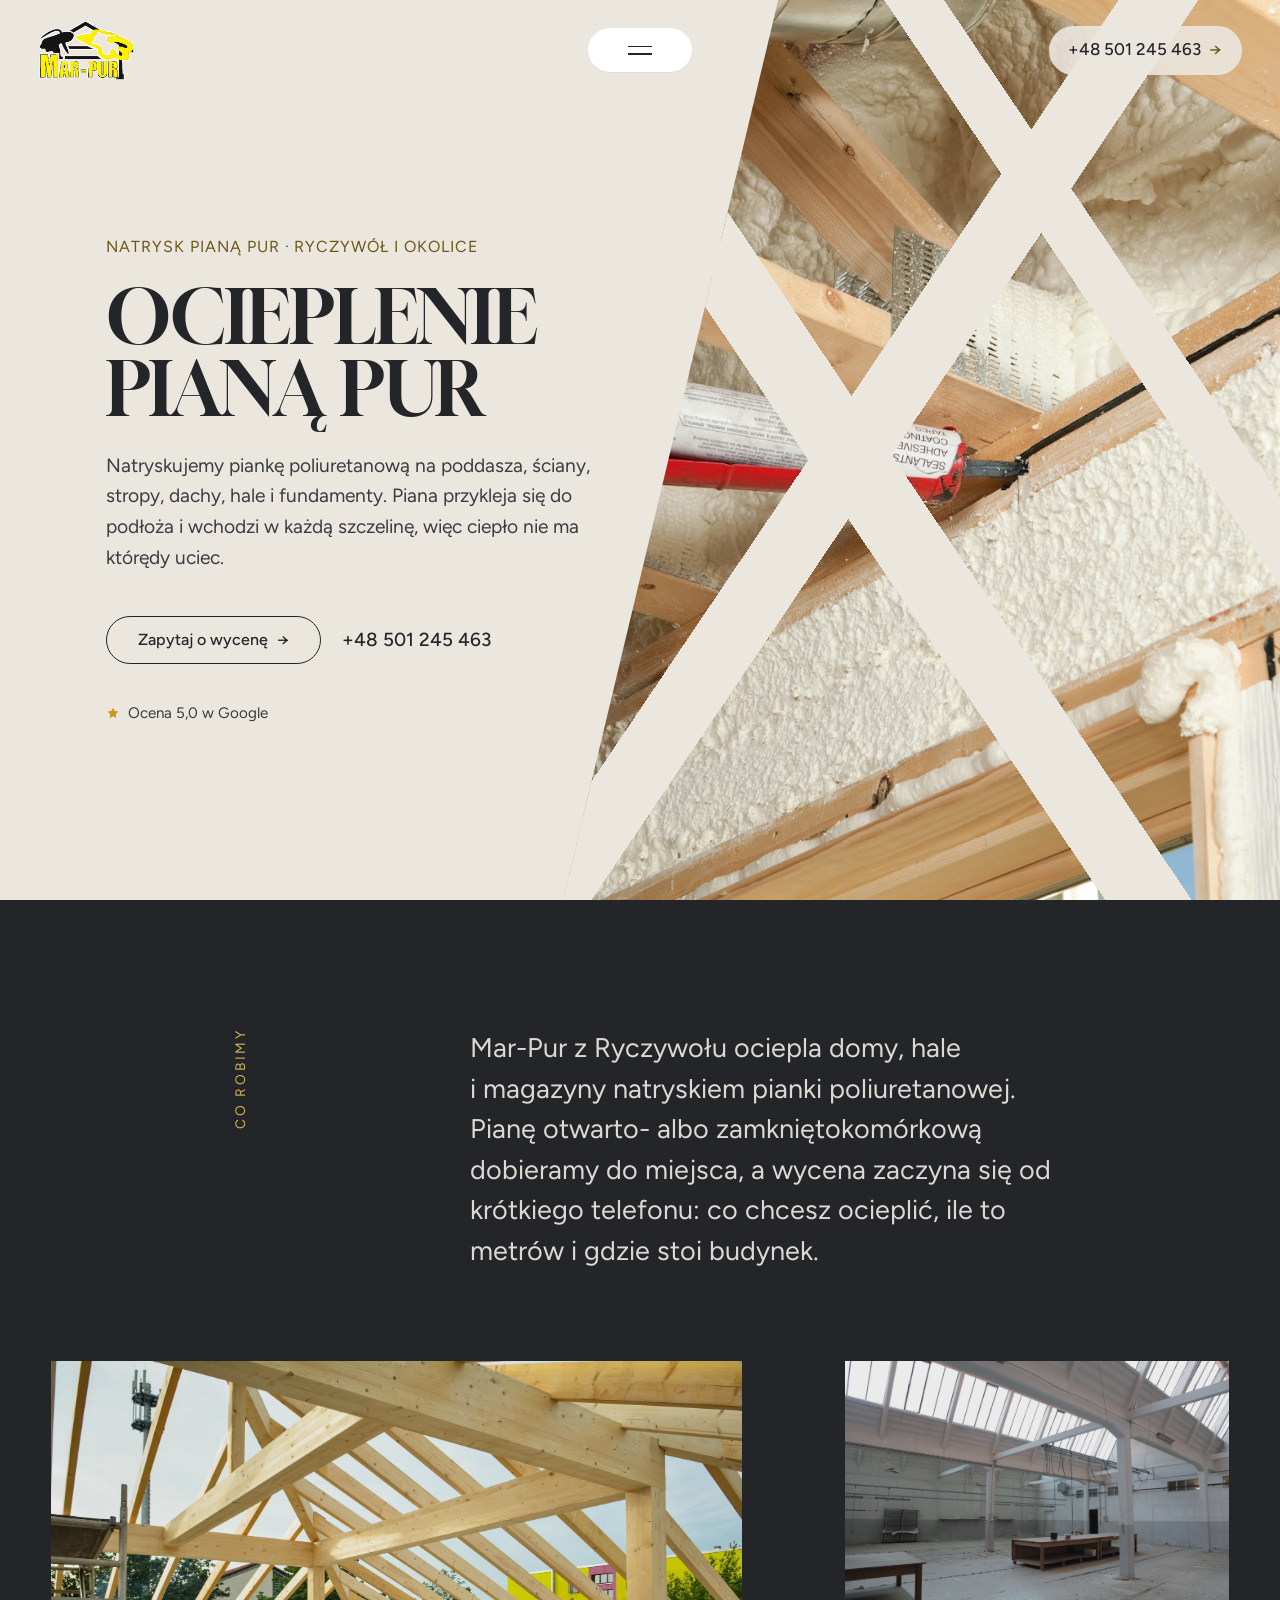
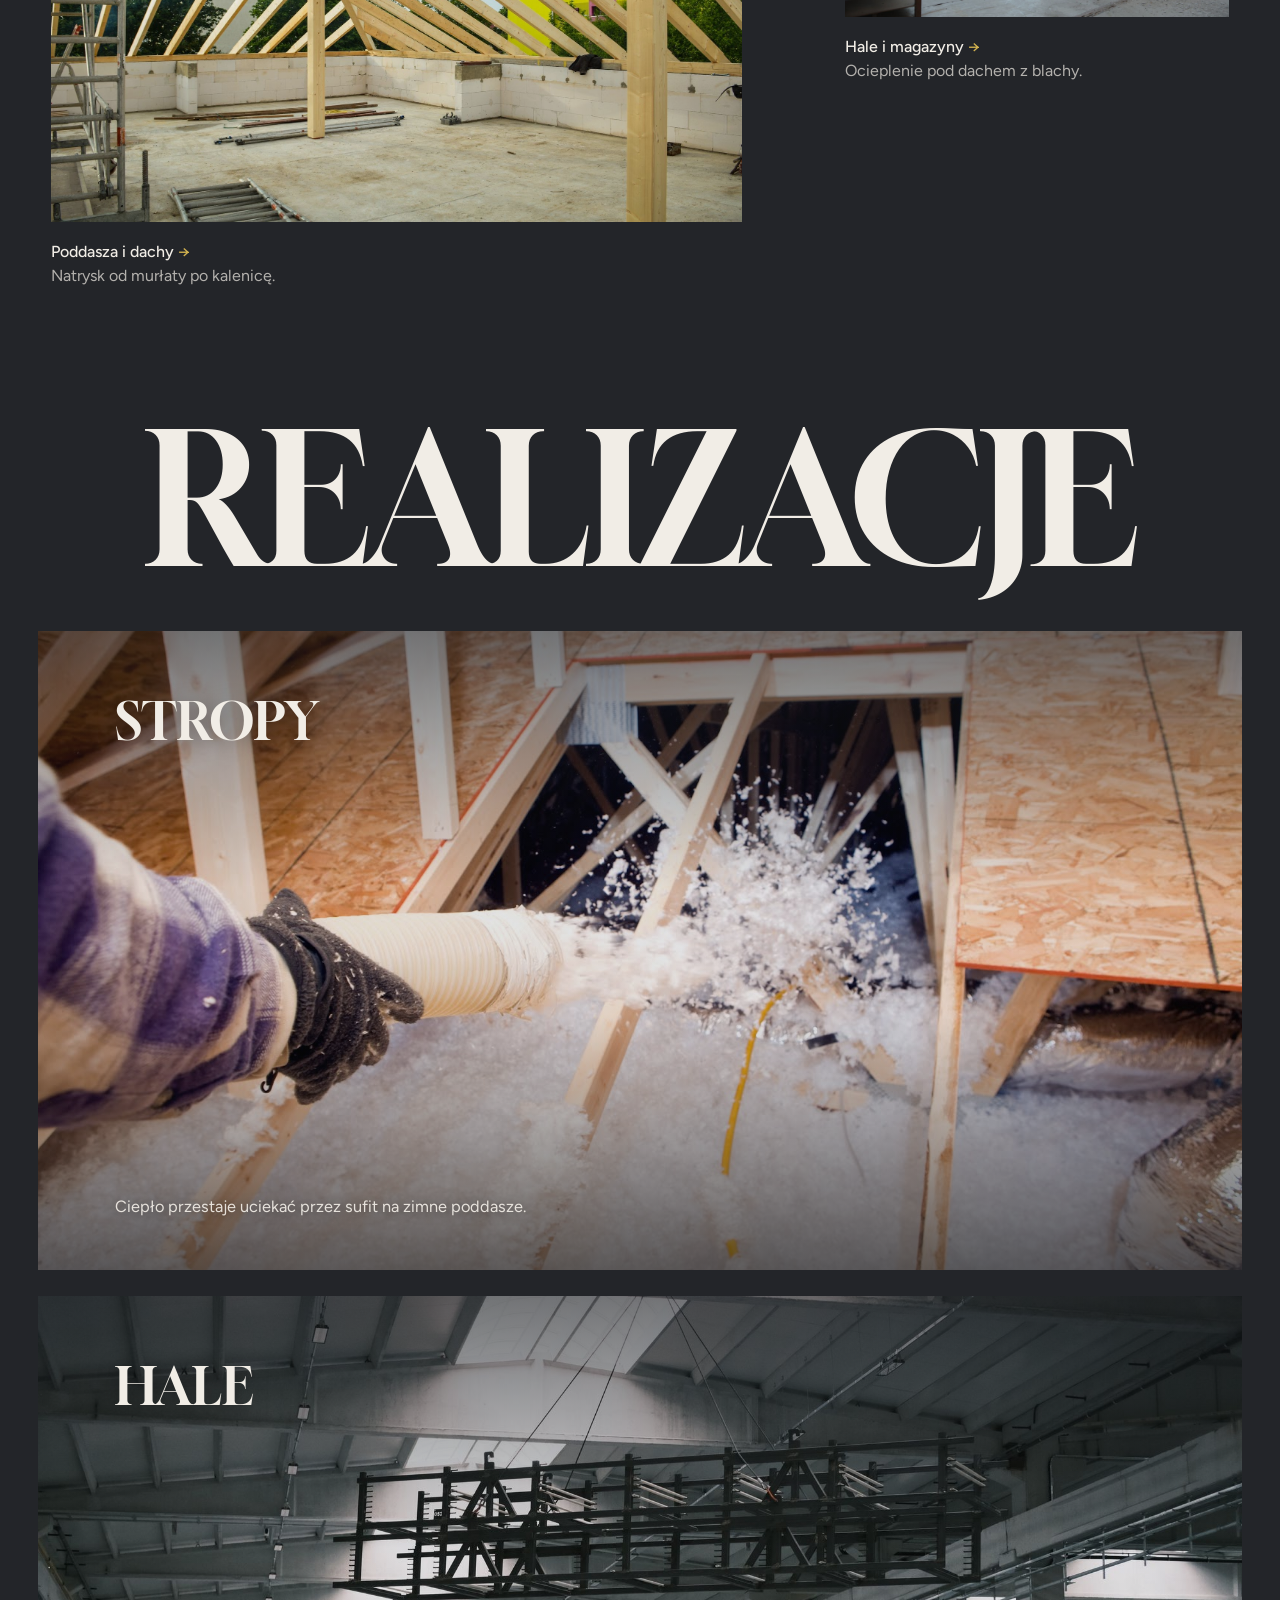
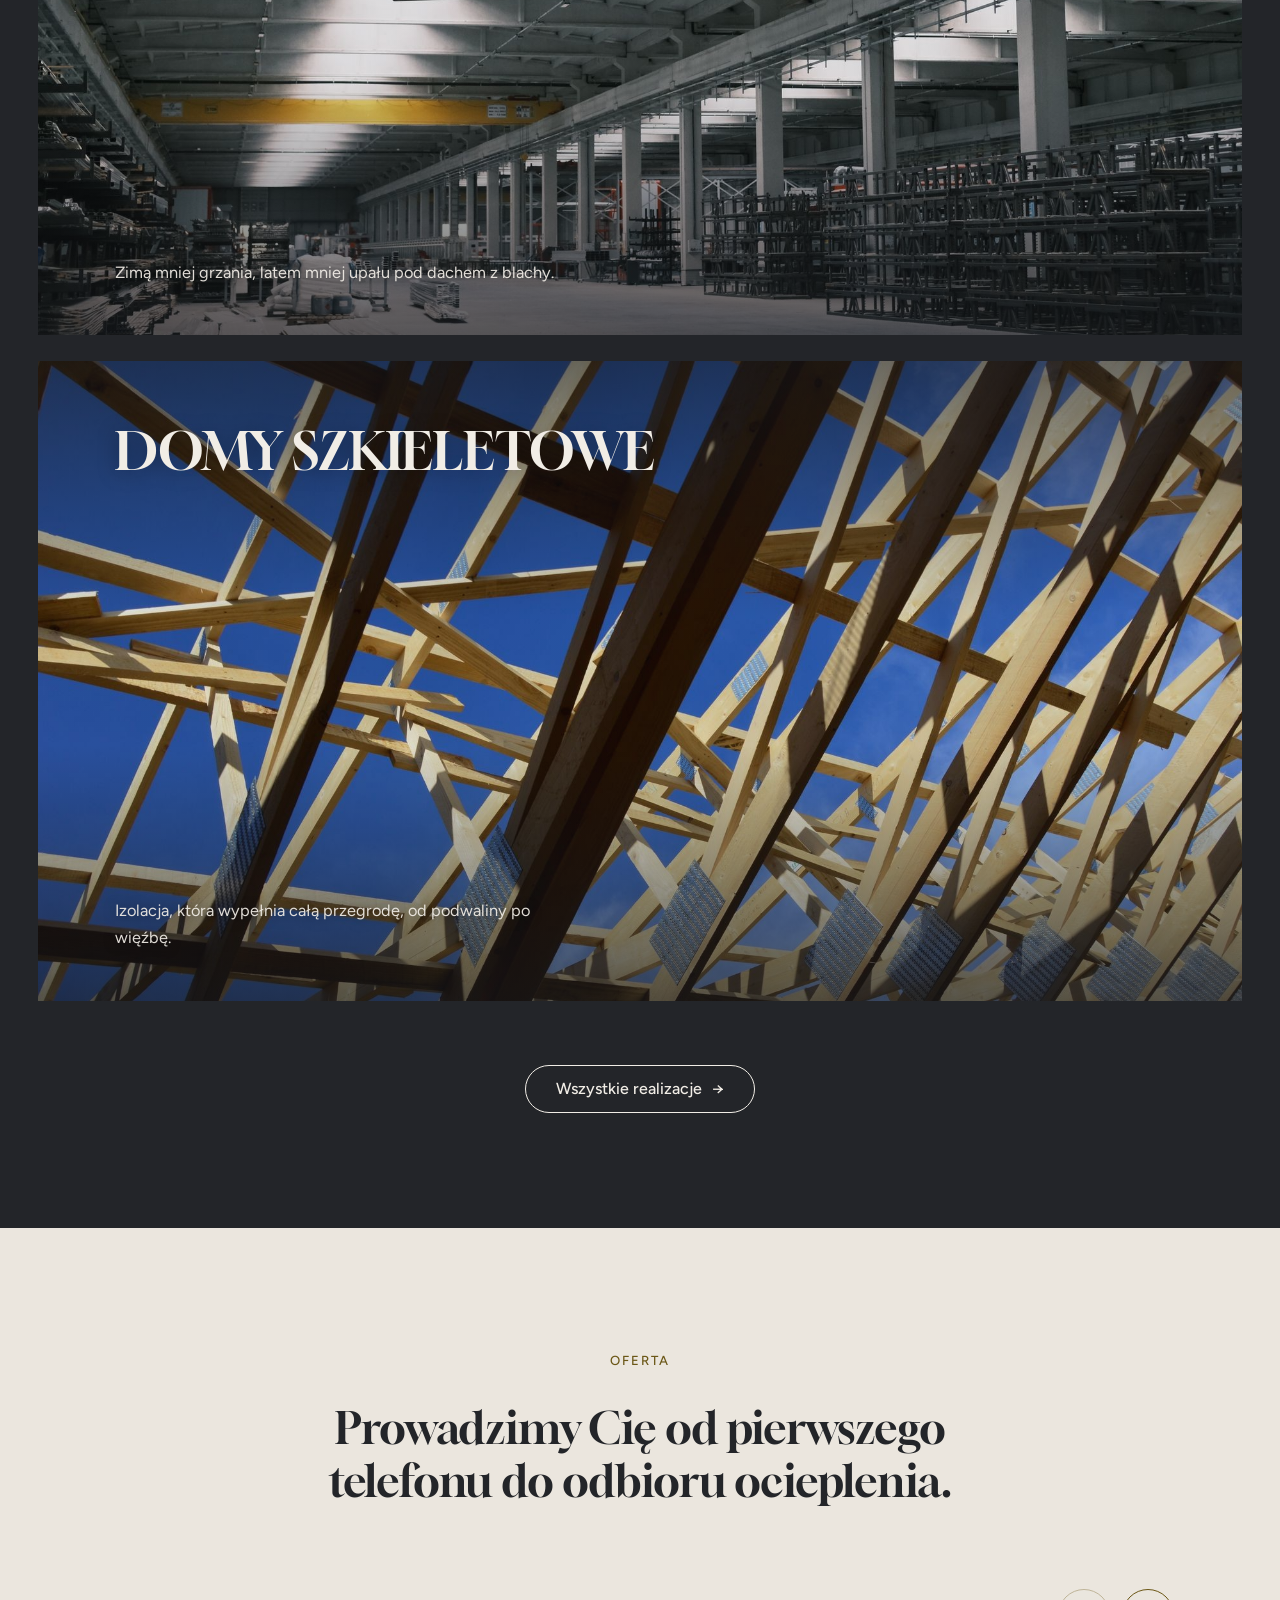
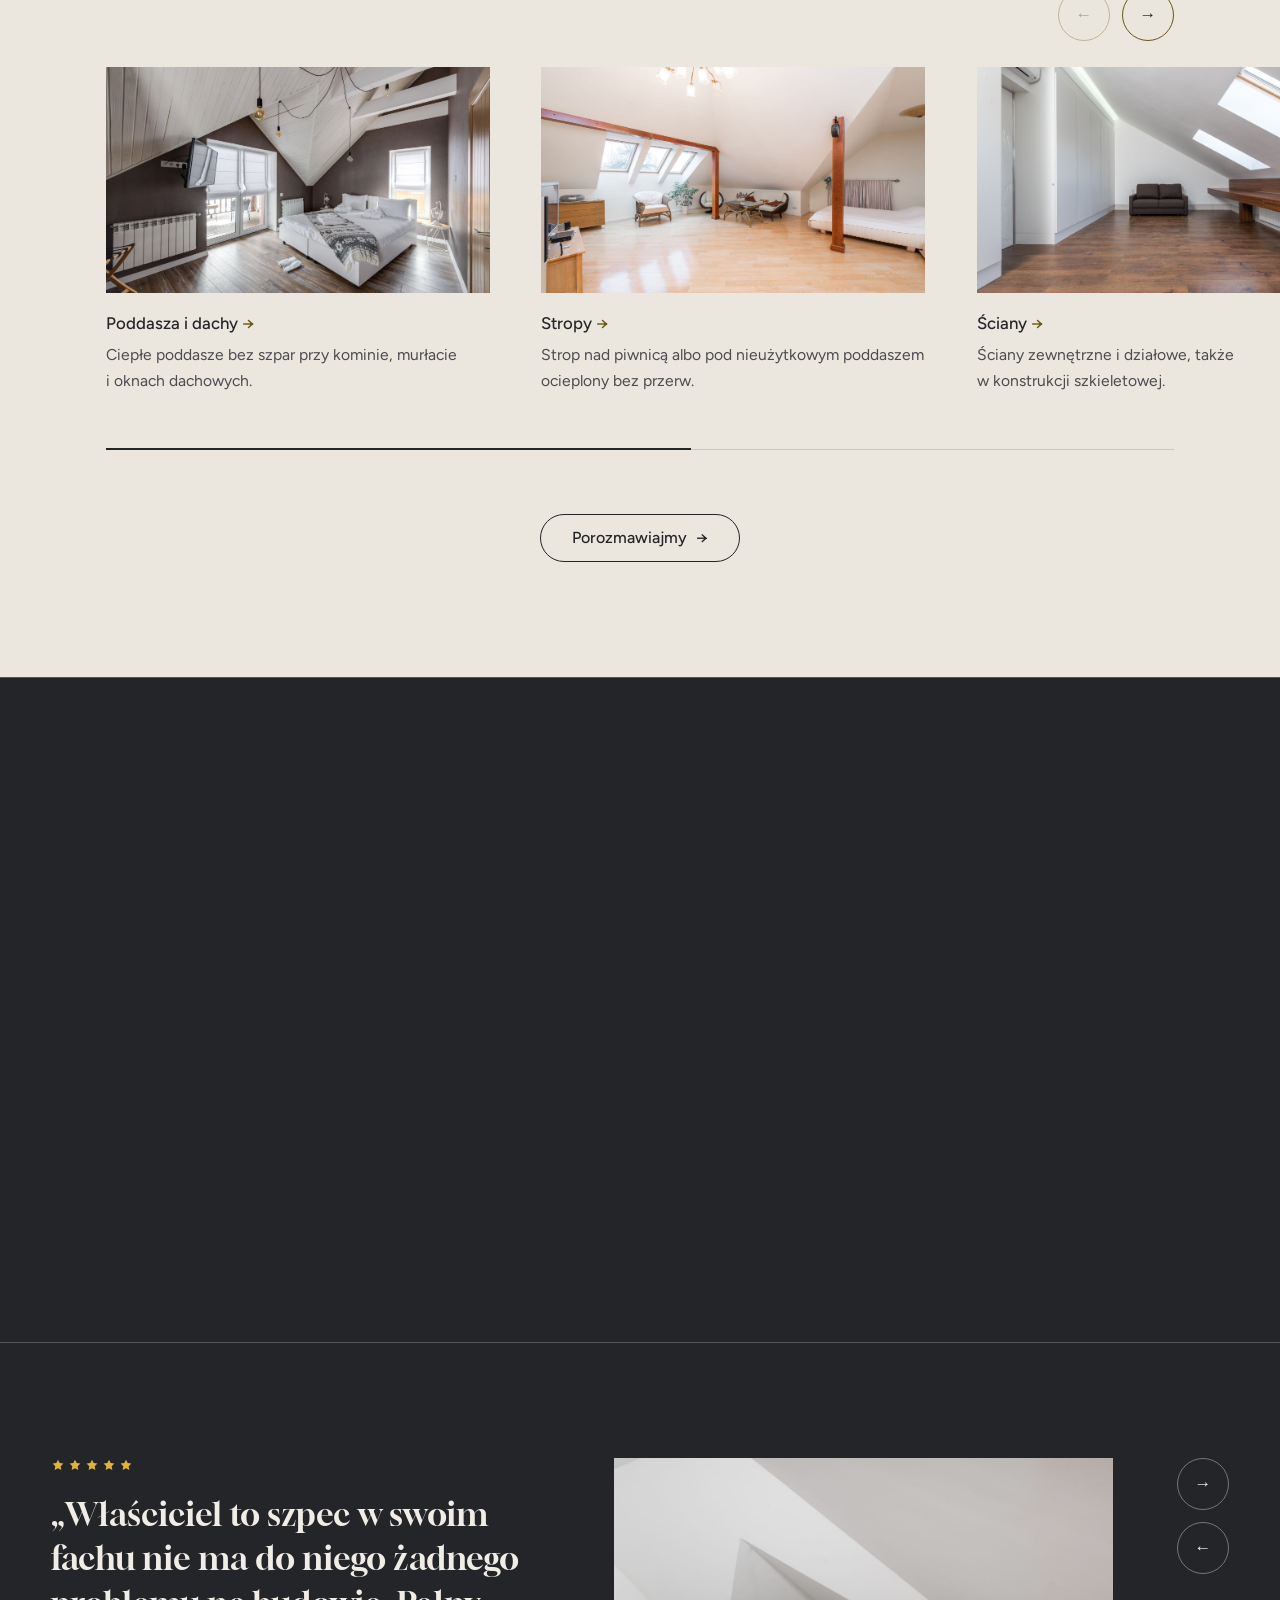
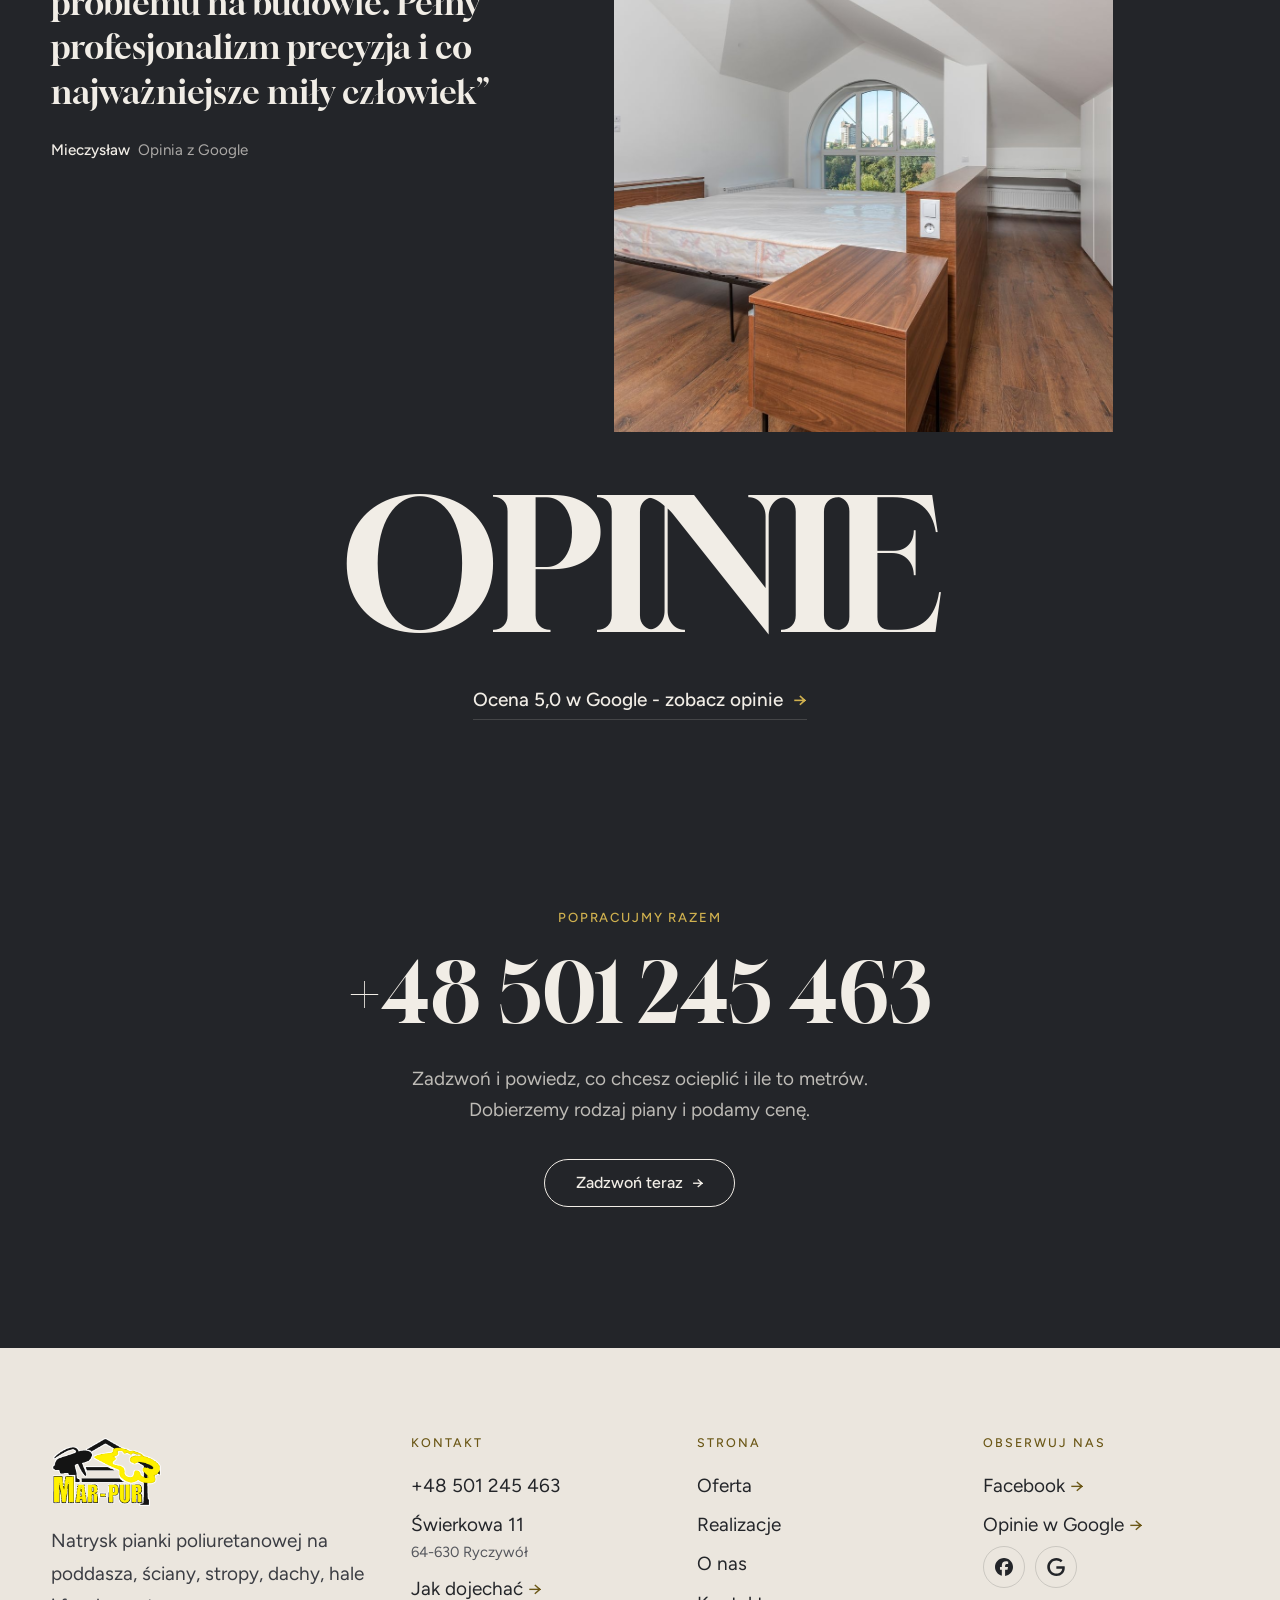
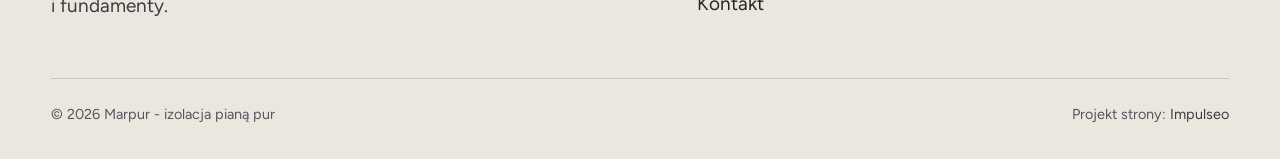
==== commit f37cbb2b: "[claude-edit][cmt:3d28531c-c363-4ff7-bf0e-79da58ae2bec] Przebudowa dema na układ wzoru klindworthroo" ====
--- a/index.html
+++ b/index.html
@@ -20,177 +20,176 @@
 <script type="application/ld+json">{"@context": "https://schema.org", "@type": "LocalBusiness", "name": "Marpur - izolacja pianą pur", "url": "https://kris20032.github.io/marpur-izolacja-piana-pur/", "telephone": "+48501245463", "image": "https://kris20032.github.io/marpur-izolacja-piana-pur/img/og.jpg", "areaServed": "Ryczywół", "sameAs": ["https://maps.google.com/?cid=6481977796129242069&g_mp=Cidnb29nbGUubWFwcy5wbGFjZXMudjEuUGxhY2VzLlNlYXJjaFRleHQQAhgEIAA", "https://www.facebook.com/marpurmarek.modlisz/"]}</script>
 <link rel="preconnect" href="https://fonts.googleapis.com">
 <link rel="preconnect" href="https://fonts.gstatic.com" crossorigin>
-<link href="https://fonts.googleapis.com/css2?family=Space+Grotesk:wght@500;600;700&family=DM+Sans:opsz,wght@9..40,400;9..40,500;9..40,600&display=swap" rel="stylesheet">
+<link href="https://fonts.googleapis.com/css2?family=Gloock&family=Figtree:wght@400;500;600&display=swap" rel="stylesheet">
 <link rel="stylesheet" href="assets/styles.css?v=6a5ce6d9">
+<link rel="stylesheet" href="assets/kw.css?v=20261029">
 </head>
 <body>
 
-<header class="nav">
-  <div class="wrap nav-inner">
-    <a class="brand brand-has-logo" href="index.html"><img class="brand-logo" src="img/logo.png" alt="Marpur - izolacja pianą pur" width="728" height="459" decoding="async"></a>
-    <nav class="nav-links">
-      <a href="oferta.html">Oferta</a>
-      <a href="realizacje.html">Realizacje</a>
-      <a href="o-nas.html">O nas</a>
-      <a href="kontakt.html">Kontakt</a>
-      <a href="tel:+48501245463" class="btn btn-accent">Zadzwoń +48 501 245 463</a>
-    </nav>
-    <button class="nav-toggle" aria-label="Menu"><span></span><span></span><span></span></button>
-  </div>
+<header class="kw-head">
+  <a class="kw-brand" href="index.html"><img class="nav-logo" src="img/logo.png" alt="Marpur - izolacja pianą pur" width="728" height="459" decoding="async"></a>
+  <button class="kw-burger" type="button" aria-label="Otwórz menu" aria-expanded="false" aria-controls="kw-menu"><span></span><span></span></button>
+  <a class="kw-phone" href="tel:+48501245463">+48 501 245 463 <span class="arr">→</span></a>
 </header>
+<nav class="kw-menu" id="kw-menu" aria-label="Menu">
+  <div>
+    <h4>Strona</h4>
+    <a href="index.html">Start</a>
+    <a href="oferta.html">Oferta</a>
+    <a href="realizacje.html">Realizacje</a>
+    <a href="o-nas.html">O nas</a>
+    <a href="kontakt.html">Kontakt</a>
+  </div>
+  <div class="kw-menu-small">
+    <h4>Co ocieplamy</h4>
+    <a href="oferta.html">Poddasza i dachy</a>
+    <a href="oferta.html">Stropy</a>
+    <a href="oferta.html">Ściany</a>
+    <a href="oferta.html">Hale i magazyny</a>
+    <a href="oferta.html">Fundamenty</a>
+  </div>
+  <div class="kw-menu-small">
+    <h4>Kontakt</h4>
+    <a href="tel:+48501245463">+48 501 245 463</a>
+    <p>Świerkowa 11, 64-630 Ryczywół</p>
+    <a href="https://www.facebook.com/marpurmarek.modlisz/" target="_blank" rel="noopener">Facebook →</a>
+    <a href="https://maps.google.com/?cid=6481977796129242069&amp;g_mp=Cidnb29nbGUubWFwcy5wbGFjZXMudjEuUGxhY2VzLlNlYXJjaFRleHQQAhgEIAA" target="_blank" rel="noopener">Opinie w Google →</a>
+  </div>
+</nav>
 
 <main>
-<section class="hero-fach">
-  <img class="hf-photo" src="img/hero.jpg" fetchpriority="high" data-rotate="img/g10.jpg|img/g9.jpg" alt="Marpur - izolacja pianą pur" width="1600" height="1067">
-  <div class="hf-panel">
-    <div class="hf-inner">
-      <span class="hf-kicker">Natrysk pianą PUR · Ryczywół i okolice</span>
-      <h1 class="hf-title">Ocieplenie pianą PUR <em>od fundamentu po dach</em></h1>
-      <p class="hf-lead">Natryskujemy piankę poliuretanową na poddasza, ściany, stropy, dachy, hale i fundamenty.</p>
-      <a class="hf-phone" href="tel:+48501245463"><span class="hf-phone-lab">Zadzwoń teraz</span><span class="hf-phone-num"><svg class="ico-tel" width="16" height="16" viewBox="0 0 24 24" fill="none" aria-hidden="true"><path d="M6.6 10.8a15.5 15.5 0 0 0 6.6 6.6l2.2-2.2a1 1 0 0 1 1-.24 11.4 11.4 0 0 0 3.6.58 1 1 0 0 1 1 1V20a1 1 0 0 1-1 1A17 17 0 0 1 3 4a1 1 0 0 1 1-1h3.5a1 1 0 0 1 1 1c0 1.25.2 2.46.58 3.6a1 1 0 0 1-.25 1l-2.23 2.2Z" fill="currentColor"/></svg> +48 501 245 463</span></a>
-      <div class="hf-actions">
-        <a href="kontakt.html" class="btn btn-accent">Zapytaj o cenę <span class="arr">→</span></a>
-        <a href="tel:+48501245463" class="btn btn-ghost hf-ghost">Zadzwoń +48 501 245 463</a>
-      </div>
-      <div class="hf-trust"><svg class="ico-star" width="14" height="14" viewBox="0 0 24 24" style="vertical-align:-2px" aria-hidden="true"><path d="M12 2.8l2.85 5.8 6.4.93-4.63 4.5 1.1 6.37L12 17.4l-5.72 3 1.1-6.37-4.63-4.5 6.4-.93L12 2.8Z" fill="currentColor"/></svg> Ocena 5,0 w Google</div>
-    </div>
-  </div>
-</section>
-<section class="fach-promise">
-  <div class="wrap">
-    <ul class="fp-row reveal"><li>Wycena przez telefon</li><li>Piana otwarto- i zamkniętokomórkowa</li><li>Domy, hale, magazyny</li></ul>
-  </div>
-</section>
-<section class="opinie-mini" aria-label="Opinie klientów">
-  <div class="wrap">
-    <div class="om-row">
-      <div class="om-item reveal"><blockquote>„Właściciel to szpec w swoim fachu nie ma do niego żadnego problemu na budowie.”</blockquote><span class="om-autor">Mieczysław</span></div>
-      <div class="om-item reveal"><blockquote>„Polecam.”</blockquote><span class="om-autor">janek lachowicz</span></div>
-    </div>
-  </div>
-</section>
-<section class="gateways-band">
-  <div class="wrap">
-    <div class="gateways">
-      <a href="oferta.html" class="gateway reveal"><img src="img/g1.jpg" alt="Poddasza i dachy" loading="lazy" width="1600" height="1067" decoding="async"><span class="g-ttl">Poddasza i dachy</span></a>
-      <a href="oferta.html" class="gateway reveal"><img src="img/g2.jpg" alt="Stropy" loading="lazy" width="1880" height="1255" decoding="async"><span class="g-ttl">Stropy</span></a>
-      <a href="oferta.html" class="gateway reveal"><img src="img/g3.jpg" alt="Ściany" loading="lazy" width="1880" height="1255" decoding="async"><span class="g-ttl">Ściany</span></a>
-    </div>
-  </div>
-</section>
-<section class="proces proces-os fachowcy">
-  <div class="wrap proc-grid">
-    <div class="proc-side">
-      <div class="head reveal">
-        <span class="eyebrow">Jak pracujemy</span>
-        <h2>Wiesz, na czym stoisz - na każdym etapie</h2>
-        <p>Od pierwszego telefonu do odbioru roboty - krok po kroku.</p>
-      </div>
-      <div class="proc-count" aria-hidden="true"><span class="pc-cur">01</span><span class="pc-all">/ 04</span></div>
-      <div class="proc-bar" aria-hidden="true"><i></i></div>
-      <p class="proc-now" aria-hidden="true">Telefon</p>
-    </div>
-    <ol class="proces-line">
-      <li class="reveal"><span class="pno">01</span><h3>Telefon</h3><p>Mówisz, co chcesz ocieplić, ile to mniej więcej metrów i gdzie stoi budynek.</p></li>
-      <li class="reveal"><span class="pno">02</span><h3>Wycena</h3><p>Dobieramy rodzaj i grubość piany do miejsca, podajemy cenę i ustalamy termin.</p></li>
-      <li class="reveal"><span class="pno">03</span><h3>Natrysk</h3><p>Zabezpieczamy okna i natryskujemy pianę warstwa po warstwie.</p></li>
-      <li class="reveal"><span class="pno">04</span><h3>Odbiór</h3><p>Oglądasz gotowe ocieplenie razem z nami, zanim zjedziemy z budowy.</p></li>
-    </ol>
-  </div>
-</section>
-<section>
+<section class="kw-hero">
+  <div class="kw-hero-txt">
+    <span class="kw-kicker">Natrysk pianą PUR · Ryczywół i okolice</span>
+    <h1>Ocieplenie pianą PUR</h1>
+    <p>Natryskujemy piankę poliuretanową na poddasza, ściany, stropy, dachy, hale i fundamenty. Piana przykleja się do podłoża i wchodzi w każdą szczelinę, więc ciepło nie ma którędy uciec.</p>
+    <div class="kw-hero-cta">
+      <a class="kw-btn" href="kontakt.html">Zapytaj o wycenę <span class="arr">→</span></a>
+      <a class="kw-tel" href="tel:+48501245463">+48 501 245 463</a>
+    </div>
+    <div class="kw-hero-trust"><svg class="ico-star" width="14" height="14" viewBox="0 0 24 24" style="vertical-align:-2px" aria-hidden="true"><path d="M12 2.8l2.85 5.8 6.4.93-4.63 4.5 1.1 6.37L12 17.4l-5.72 3 1.1-6.37-4.63-4.5 6.4-.93L12 2.8Z" fill="currentColor"/></svg> Ocena 5,0 w Google</div>
+  </div>
+  <div class="kw-hero-art kw-stripes">
+    <img src="img/hero.jpg" alt="Natrysk pianki poliuretanowej między belkami poddasza" width="1600" height="1067" fetchpriority="high">
+  </div>
+</section>
+
+<section class="kw-dark kw-what">
+  <div class="wrap">
+    <div class="kw-what-top reveal">
+      <span class="kw-vlabel">Co robimy</span>
+      <p>Mar-Pur z Ryczywołu ociepla domy, hale i magazyny natryskiem pianki poliuretanowej. Pianę otwarto- albo zamkniętokomórkową dobieramy do miejsca, a wycena zaczyna się od krótkiego telefonu: co chcesz ocieplić, ile to metrów i gdzie stoi budynek.</p>
+    </div>
+    <div class="kw-duo">
+      <a href="oferta.html" class="reveal"><figure><img src="img/about.jpg" alt="Drewniana więźba dachowa przed ociepleniem" width="1880" height="1253" loading="lazy" decoding="async"></figure><span class="cap"><b>Poddasza i dachy <span class="arr">→</span></b>Natrysk od murłaty po kalenicę.</span></a>
+      <a href="oferta.html" class="reveal"><figure><img src="img/g6.jpg" alt="Wnętrze hali ze świetlikami w dachu" width="1880" height="1253" loading="lazy" decoding="async"></figure><span class="cap"><b>Hale i magazyny <span class="arr">→</span></b>Ocieplenie pod dachem z blachy.</span></a>
+    </div>
+  </div>
+</section>
+
+<section class="kw-dark kw-work">
+  <h2 class="kw-giant">Realizacje</h2>
+  <div class="kw-proj">
+    <a href="realizacje.html" class="reveal"><img src="img/g1.jpg" alt="Wdmuchiwanie izolacji w strop poddasza" width="1600" height="1067" loading="lazy" decoding="async"><span class="nm">Stropy</span><span class="ds">Ciepło przestaje uciekać przez sufit na zimne poddasze.</span></a>
+    <a href="realizacje.html" class="reveal"><img src="img/g8.jpg" alt="Wnętrze dużej hali magazynowej" width="1880" height="1253" loading="lazy" decoding="async"><span class="nm">Hale</span><span class="ds">Zimą mniej grzania, latem mniej upału pod dachem z blachy.</span></a>
+    <a href="realizacje.html" class="reveal"><img src="img/g9.jpg" alt="Konstrukcja dachu domu szkieletowego" width="1880" height="1250" loading="lazy" decoding="async"><span class="nm">Domy szkieletowe</span><span class="ds">Izolacja, która wypełnia całą przegrodę, od podwaliny po więźbę.</span></a>
+  </div>
+  <div class="kw-center reveal"><a class="kw-btn" href="realizacje.html">Wszystkie realizacje <span class="arr">→</span></a></div>
+</section>
+
+<section class="kw-services">
   <div class="wrap">
     <div class="head reveal">
-      <span class="eyebrow">Realizacje</span>
-      <h2>Gdzie sprawdza się piana</h2>
-      <p>Poddasza, stropy, hale i magazyny - miejsca, które ocieplamy natryskiem pianki poliuretanowej.</p>
-    </div>
-    <div class="gallery">
-      <div class="tile t-two3 reveal"><img src="img/g4.jpg" alt="Marpur - izolacja pianą pur" loading="lazy" width="1880" height="1253" decoding="async"></div>
-      <div class="tile t-third reveal"><img src="img/g5.jpg" alt="Marpur - izolacja pianą pur" loading="lazy" width="1880" height="1255" decoding="async"></div>
-      <div class="tile t-third reveal"><img src="img/g6.jpg" alt="Marpur - izolacja pianą pur" loading="lazy" width="1880" height="1253" decoding="async"></div>
-      <div class="tile t-third reveal"><img src="img/g7.jpg" alt="Marpur - izolacja pianą pur" loading="lazy" width="1880" height="1255" decoding="async"></div>
-      <div class="tile t-third reveal"><img src="img/g8.jpg" alt="Marpur - izolacja pianą pur" loading="lazy" width="1880" height="1253" decoding="async"></div>
-    </div>
-    <div style="margin-top:var(--space-7)" class="reveal"><a href="realizacje.html" class="btn btn-accent">Pełna galeria <span class="arr">→</span></a></div>
-  </div>
-</section>
-<section class="fach-uslugi">
-  <div class="wrap">
-    <div class="head reveal">
-      <span class="eyebrow">Co ocieplamy</span>
-      <h2>Zakres prac</h2>
-      <p>Najczęstsze zlecenia. Przy każdym piszemy, co wchodzi w zakres.</p>
-    </div>
-    <ul class="fu-list">
-      <li class="fu-row reveal"><div class="fu-name">Poddasza i dachy</div><div class="fu-desc">Natrysk między krokwie i na połacie dachu. Piana dochodzi do murłaty, komina i okien dachowych, czyli tam, gdzie przy wełnie najczęściej zostają szpary.</div><a class="fu-cta" href="kontakt.html">Wycena <span class="arr">→</span></a></li>
-      <li class="fu-row reveal"><div class="fu-name">Stropy</div><div class="fu-desc">Ocieplenie stropu nad ostatnią kondygnacją albo nad nieogrzewaną piwnicą.</div><a class="fu-cta" href="kontakt.html">Wycena <span class="arr">→</span></a></li>
-      <li class="fu-row reveal"><div class="fu-name">Ściany</div><div class="fu-desc">Izolacja ścian, także w domach szkieletowych. Piana wypełnia przestrzeń między słupkami i nie osiada z czasem.</div><a class="fu-cta" href="kontakt.html">Wycena <span class="arr">→</span></a></li>
-      <li class="fu-row reveal"><div class="fu-name">Hale i magazyny</div><div class="fu-desc">Natrysk na blachę i konstrukcję hali. Blacha przestaje się pocić, a w środku łatwiej utrzymać stałą temperaturę zimą i latem.</div><a class="fu-cta" href="kontakt.html">Wycena <span class="arr">→</span></a></li>
-      <li class="fu-row reveal"><div class="fu-name">Fundamenty</div><div class="fu-desc">Piana zamkniętokomórkowa jest twarda i nie nasiąka wodą, więc sprawdza się przy fundamentach jako termo- i hydroizolacja.</div><a class="fu-cta" href="kontakt.html">Wycena <span class="arr">→</span></a></li>
-      <li class="fu-row reveal"><div class="fu-name">Piana otwarto- czy zamkniętokomórkowa</div><div class="fu-desc">Otwartokomórkowa jest lżejsza i paroprzepuszczalna, dobra na poddasza.</div><a class="fu-cta" href="kontakt.html">Wycena <span class="arr">→</span></a></li>
+      <span class="eyebrow">Oferta</span>
+      <h2>Prowadzimy Cię od pierwszego telefonu do odbioru ocieplenia.</h2>
+    </div>
+  </div>
+  <div class="kw-car">
+    <div class="kw-car-nav">
+      <button class="kw-round" type="button" data-car="next" aria-label="Następna usługa">→</button>
+      <button class="kw-round" type="button" data-car="prev" aria-label="Poprzednia usługa">←</button>
+    </div>
+    <ul class="kw-car-track">
+      <li class="kw-car-item"><a href="oferta.html" style="color:inherit;text-decoration:none"><figure><img src="img/g7.jpg" alt="Ocieplone poddasze urządzone jako sypialnia" width="1880" height="1255" loading="lazy" decoding="async"></figure><h3>Poddasza i dachy <span class="arr">→</span></h3><p>Ciepłe poddasze bez szpar przy kominie, murłacie i oknach dachowych.</p></a></li>
+      <li class="kw-car-item"><a href="oferta.html" style="color:inherit;text-decoration:none"><figure><img src="img/g2.jpg" alt="Jasne pomieszczenie na poddaszu" width="1880" height="1255" loading="lazy" decoding="async"></figure><h3>Stropy <span class="arr">→</span></h3><p>Strop nad piwnicą albo pod nieużytkowym poddaszem ocieplony bez przerw.</p></a></li>
+      <li class="kw-car-item"><a href="oferta.html" style="color:inherit;text-decoration:none"><figure><img src="img/g3.jpg" alt="Wykończone wnętrze ze skośnym sufitem" width="1880" height="1255" loading="lazy" decoding="async"></figure><h3>Ściany <span class="arr">→</span></h3><p>Ściany zewnętrzne i działowe, także w konstrukcji szkieletowej.</p></a></li>
+      <li class="kw-car-item"><a href="oferta.html" style="color:inherit;text-decoration:none"><figure><img src="img/g4.jpg" alt="Duża hala z konstrukcją dachu" width="1880" height="1253" loading="lazy" decoding="async"></figure><h3>Hale i magazyny <span class="arr">→</span></h3><p>Ocieplenie blachy i konstrukcji, koniec ze skraplaniem wody pod dachem.</p></a></li>
+      <li class="kw-car-item"><a href="oferta.html" style="color:inherit;text-decoration:none"><figure><img src="img/g11.jpg" alt="Piwnica z betonowymi ścianami fundamentowymi" width="1880" height="1253" loading="lazy" decoding="async"></figure><h3>Fundamenty <span class="arr">→</span></h3><p>Twarda piana zamkniętokomórkowa chroni fundament przed zimnem i wilgocią.</p></a></li>
     </ul>
-    <div style="margin-top:var(--space-7)" class="reveal"><a href="oferta.html" class="btn btn-ghost">Pełna oferta <span class="arr">→</span></a></div>
-  </div>
-</section>
+    <div class="kw-car-bar" aria-hidden="true"><i></i></div>
+  </div>
+  <div class="kw-center reveal"><a class="kw-btn" href="kontakt.html">Porozmawiajmy <span class="arr">→</span></a></div>
+</section>
+
 <section class="stopklatka" aria-hidden="true">
-  <div class="stk-bg" style="background-image:url(img/about.jpg)"></div>
-</section>
-<section class="opinie">
-  <div class="wrap">
-    <div class="head center reveal">
-      <span class="eyebrow">Opinie</span>
-      <h2>Co mówią klienci</h2>
-    </div>
-    <p class="op-meta reveal"><span class="g-badge"><svg class="gb-ico" viewBox="0 0 24 24" width="18" height="18" aria-hidden="true"><path fill="#4285F4" d="M22.56 12.25c0-.78-.07-1.53-.2-2.25H12v4.26h5.92c-.26 1.37-1.04 2.53-2.21 3.31v2.77h3.57c2.08-1.92 3.28-4.74 3.28-8.09z"/><path fill="#34A853" d="M12 23c2.97 0 5.46-.98 7.28-2.66l-3.57-2.77c-.98.66-2.23 1.06-3.71 1.06-2.86 0-5.29-1.93-6.16-4.53H2.18v2.84C3.99 20.53 7.7 23 12 23z"/><path fill="#FBBC05" d="M5.84 14.09c-.22-.66-.35-1.36-.35-2.09s.13-1.43.35-2.09V7.07H2.18C1.43 8.55 1 10.22 1 12s.43 3.45 1.18 4.93l2.85-2.22.81-.62z"/><path fill="#EA4335" d="M12 5.38c1.62 0 3.06.56 4.21 1.64l3.15-3.15C17.45 2.09 14.97 1 12 1 7.7 1 3.99 3.47 2.18 7.07l3.66 2.84c.87-2.6 3.3-4.53 6.16-4.53z"/></svg><b class="gb-ocena">5,0</b><svg class="gb-stars" viewBox="0 0 90 18" width="74" height="14.8" aria-hidden="true"><g fill="currentColor" opacity=".26"><path transform="translate(0,0)" d="M9 1.6l2.2 4.46 4.92.72-3.56 3.47.84 4.9L9 12.74l-4.4 2.31.84-4.9L1.88 6.68l4.92-.72L9 1.6Z"/><path transform="translate(18,0)" d="M9 1.6l2.2 4.46 4.92.72-3.56 3.47.84 4.9L9 12.74l-4.4 2.31.84-4.9L1.88 6.68l4.92-.72L9 1.6Z"/><path transform="translate(36,0)" d="M9 1.6l2.2 4.46 4.92.72-3.56 3.47.84 4.9L9 12.74l-4.4 2.31.84-4.9L1.88 6.68l4.92-.72L9 1.6Z"/><path transform="translate(54,0)" d="M9 1.6l2.2 4.46 4.92.72-3.56 3.47.84 4.9L9 12.74l-4.4 2.31.84-4.9L1.88 6.68l4.92-.72L9 1.6Z"/><path transform="translate(72,0)" d="M9 1.6l2.2 4.46 4.92.72-3.56 3.47.84 4.9L9 12.74l-4.4 2.31.84-4.9L1.88 6.68l4.92-.72L9 1.6Z"/></g><clipPath id="gs1000"><rect x="0" y="0" width="90.0" height="18"/></clipPath><g fill="#FBBC04" clip-path="url(#gs1000)"><path transform="translate(0,0)" d="M9 1.6l2.2 4.46 4.92.72-3.56 3.47.84 4.9L9 12.74l-4.4 2.31.84-4.9L1.88 6.68l4.92-.72L9 1.6Z"/><path transform="translate(18,0)" d="M9 1.6l2.2 4.46 4.92.72-3.56 3.47.84 4.9L9 12.74l-4.4 2.31.84-4.9L1.88 6.68l4.92-.72L9 1.6Z"/><path transform="translate(36,0)" d="M9 1.6l2.2 4.46 4.92.72-3.56 3.47.84 4.9L9 12.74l-4.4 2.31.84-4.9L1.88 6.68l4.92-.72L9 1.6Z"/><path transform="translate(54,0)" d="M9 1.6l2.2 4.46 4.92.72-3.56 3.47.84 4.9L9 12.74l-4.4 2.31.84-4.9L1.88 6.68l4.92-.72L9 1.6Z"/><path transform="translate(72,0)" d="M9 1.6l2.2 4.46 4.92.72-3.56 3.47.84 4.9L9 12.74l-4.4 2.31.84-4.9L1.88 6.68l4.92-.72L9 1.6Z"/></g></svg><span class="gb-txt">w Google</span></span></p>
-    <p class="op-meta reveal"><a class="op-google" href="https://maps.google.com/?cid=6481977796129242069&amp;g_mp=Cidnb29nbGUubWFwcy5wbGFjZXMudjEuUGxhY2VzLlNlYXJjaFRleHQQAhgEIAA" target="_blank" rel="noopener"><svg class="op-g-ico" viewBox="0 0 24 24" width="17" height="17" aria-hidden="true"><path fill="#4285F4" d="M22.56 12.25c0-.78-.07-1.53-.2-2.25H12v4.26h5.92c-.26 1.37-1.04 2.53-2.21 3.31v2.77h3.57c2.08-1.92 3.28-4.74 3.28-8.09z"/><path fill="#34A853" d="M12 23c2.97 0 5.46-.98 7.28-2.66l-3.57-2.77c-.98.66-2.23 1.06-3.71 1.06-2.86 0-5.29-1.93-6.16-4.53H2.18v2.84C3.99 20.53 7.7 23 12 23z"/><path fill="#FBBC05" d="M5.84 14.09c-.22-.66-.35-1.36-.35-2.09s.13-1.43.35-2.09V7.07H2.18C1.43 8.55 1 10.22 1 12s.43 3.45 1.18 4.93l2.85-2.22.81-.62z"/><path fill="#EA4335" d="M12 5.38c1.62 0 3.06.56 4.21 1.64l3.15-3.15C17.45 2.09 14.97 1 12 1 7.7 1 3.99 3.47 2.18 7.07l3.66 2.84c.87-2.6 3.3-4.53 6.16-4.53z"/></svg><span>Zobacz opinie w Google</span><span class="arr">→</span></a></p>
-    <div class="opinie-grid">
-      <figure class="op-card reveal"><span class="op-star"><svg class="ico-star" width="14" height="14" viewBox="0 0 24 24" style="vertical-align:-2px" aria-hidden="true"><path d="M12 2.8l2.85 5.8 6.4.93-4.63 4.5 1.1 6.37L12 17.4l-5.72 3 1.1-6.37-4.63-4.5 6.4-.93L12 2.8Z" fill="currentColor"/></svg><svg class="ico-star" width="14" height="14" viewBox="0 0 24 24" style="vertical-align:-2px" aria-hidden="true"><path d="M12 2.8l2.85 5.8 6.4.93-4.63 4.5 1.1 6.37L12 17.4l-5.72 3 1.1-6.37-4.63-4.5 6.4-.93L12 2.8Z" fill="currentColor"/></svg><svg class="ico-star" width="14" height="14" viewBox="0 0 24 24" style="vertical-align:-2px" aria-hidden="true"><path d="M12 2.8l2.85 5.8 6.4.93-4.63 4.5 1.1 6.37L12 17.4l-5.72 3 1.1-6.37-4.63-4.5 6.4-.93L12 2.8Z" fill="currentColor"/></svg><svg class="ico-star" width="14" height="14" viewBox="0 0 24 24" style="vertical-align:-2px" aria-hidden="true"><path d="M12 2.8l2.85 5.8 6.4.93-4.63 4.5 1.1 6.37L12 17.4l-5.72 3 1.1-6.37-4.63-4.5 6.4-.93L12 2.8Z" fill="currentColor"/></svg><svg class="ico-star" width="14" height="14" viewBox="0 0 24 24" style="vertical-align:-2px" aria-hidden="true"><path d="M12 2.8l2.85 5.8 6.4.93-4.63 4.5 1.1 6.37L12 17.4l-5.72 3 1.1-6.37-4.63-4.5 6.4-.93L12 2.8Z" fill="currentColor"/></svg></span><blockquote>Właściciel to szpec w swoim fachu nie ma do niego żadnego problemu na budowie. Pełny profesjonalizm precyzja i co najważniejsze miły człowiek</blockquote><span class="op-autor">Mieczysław</span></figure>
-      <figure class="op-card reveal"><span class="op-star"><svg class="ico-star" width="14" height="14" viewBox="0 0 24 24" style="vertical-align:-2px" aria-hidden="true"><path d="M12 2.8l2.85 5.8 6.4.93-4.63 4.5 1.1 6.37L12 17.4l-5.72 3 1.1-6.37-4.63-4.5 6.4-.93L12 2.8Z" fill="currentColor"/></svg><svg class="ico-star" width="14" height="14" viewBox="0 0 24 24" style="vertical-align:-2px" aria-hidden="true"><path d="M12 2.8l2.85 5.8 6.4.93-4.63 4.5 1.1 6.37L12 17.4l-5.72 3 1.1-6.37-4.63-4.5 6.4-.93L12 2.8Z" fill="currentColor"/></svg><svg class="ico-star" width="14" height="14" viewBox="0 0 24 24" style="vertical-align:-2px" aria-hidden="true"><path d="M12 2.8l2.85 5.8 6.4.93-4.63 4.5 1.1 6.37L12 17.4l-5.72 3 1.1-6.37-4.63-4.5 6.4-.93L12 2.8Z" fill="currentColor"/></svg><svg class="ico-star" width="14" height="14" viewBox="0 0 24 24" style="vertical-align:-2px" aria-hidden="true"><path d="M12 2.8l2.85 5.8 6.4.93-4.63 4.5 1.1 6.37L12 17.4l-5.72 3 1.1-6.37-4.63-4.5 6.4-.93L12 2.8Z" fill="currentColor"/></svg><svg class="ico-star" width="14" height="14" viewBox="0 0 24 24" style="vertical-align:-2px" aria-hidden="true"><path d="M12 2.8l2.85 5.8 6.4.93-4.63 4.5 1.1 6.37L12 17.4l-5.72 3 1.1-6.37-4.63-4.5 6.4-.93L12 2.8Z" fill="currentColor"/></svg></span><blockquote>Polecam. Super kontakt</blockquote><span class="op-autor">janek lachowicz</span></figure>
-    </div>
-  </div>
-</section>
-<section class="cta">
-  <div class="wrap">
-    <div class="reveal">
-      <span class="eyebrow">Współpraca</span>
-      <h2>Chcesz ocieplić poddasze, halę albo fundament?</h2>
-      <p>Zadzwoń i powiedz, co i ile metrów. Dobierzemy rodzaj piany i podamy cenę.</p>
-    </div>
-    <div class="cta-actions reveal">
-      <a href="kontakt.html" class="btn btn-light">Zapytaj o cenę <span class="arr">→</span></a>
-      <a href="tel:+48501245463" class="btn btn-ghost btn-ghost-cta">+48 501 245 463</a>
-    </div>
+  <div class="stk-bg" style="background-image:url(img/g5.jpg)"></div>
+</section>
+
+<section class="kw-dark kw-kudos" aria-label="Opinie klientów">
+  <div class="wrap">
+    <div class="kw-k-grid">
+      <div class="kw-k-slides">
+        <figure class="kw-k-slide"><div class="kw-k-stars"><svg class="ico-star" width="14" height="14" viewBox="0 0 24 24" style="vertical-align:-2px" aria-hidden="true"><path d="M12 2.8l2.85 5.8 6.4.93-4.63 4.5 1.1 6.37L12 17.4l-5.72 3 1.1-6.37-4.63-4.5 6.4-.93L12 2.8Z" fill="currentColor"/></svg><svg class="ico-star" width="14" height="14" viewBox="0 0 24 24" style="vertical-align:-2px" aria-hidden="true"><path d="M12 2.8l2.85 5.8 6.4.93-4.63 4.5 1.1 6.37L12 17.4l-5.72 3 1.1-6.37-4.63-4.5 6.4-.93L12 2.8Z" fill="currentColor"/></svg><svg class="ico-star" width="14" height="14" viewBox="0 0 24 24" style="vertical-align:-2px" aria-hidden="true"><path d="M12 2.8l2.85 5.8 6.4.93-4.63 4.5 1.1 6.37L12 17.4l-5.72 3 1.1-6.37-4.63-4.5 6.4-.93L12 2.8Z" fill="currentColor"/></svg><svg class="ico-star" width="14" height="14" viewBox="0 0 24 24" style="vertical-align:-2px" aria-hidden="true"><path d="M12 2.8l2.85 5.8 6.4.93-4.63 4.5 1.1 6.37L12 17.4l-5.72 3 1.1-6.37-4.63-4.5 6.4-.93L12 2.8Z" fill="currentColor"/></svg><svg class="ico-star" width="14" height="14" viewBox="0 0 24 24" style="vertical-align:-2px" aria-hidden="true"><path d="M12 2.8l2.85 5.8 6.4.93-4.63 4.5 1.1 6.37L12 17.4l-5.72 3 1.1-6.37-4.63-4.5 6.4-.93L12 2.8Z" fill="currentColor"/></svg></div><blockquote>„Właściciel to szpec w swoim fachu nie ma do niego żadnego problemu na budowie. Pełny profesjonalizm precyzja i co najważniejsze miły człowiek”</blockquote><figcaption><b>Mieczysław</b>Opinia z Google</figcaption></figure>
+        <figure class="kw-k-slide" hidden><div class="kw-k-stars"><svg class="ico-star" width="14" height="14" viewBox="0 0 24 24" style="vertical-align:-2px" aria-hidden="true"><path d="M12 2.8l2.85 5.8 6.4.93-4.63 4.5 1.1 6.37L12 17.4l-5.72 3 1.1-6.37-4.63-4.5 6.4-.93L12 2.8Z" fill="currentColor"/></svg><svg class="ico-star" width="14" height="14" viewBox="0 0 24 24" style="vertical-align:-2px" aria-hidden="true"><path d="M12 2.8l2.85 5.8 6.4.93-4.63 4.5 1.1 6.37L12 17.4l-5.72 3 1.1-6.37-4.63-4.5 6.4-.93L12 2.8Z" fill="currentColor"/></svg><svg class="ico-star" width="14" height="14" viewBox="0 0 24 24" style="vertical-align:-2px" aria-hidden="true"><path d="M12 2.8l2.85 5.8 6.4.93-4.63 4.5 1.1 6.37L12 17.4l-5.72 3 1.1-6.37-4.63-4.5 6.4-.93L12 2.8Z" fill="currentColor"/></svg><svg class="ico-star" width="14" height="14" viewBox="0 0 24 24" style="vertical-align:-2px" aria-hidden="true"><path d="M12 2.8l2.85 5.8 6.4.93-4.63 4.5 1.1 6.37L12 17.4l-5.72 3 1.1-6.37-4.63-4.5 6.4-.93L12 2.8Z" fill="currentColor"/></svg><svg class="ico-star" width="14" height="14" viewBox="0 0 24 24" style="vertical-align:-2px" aria-hidden="true"><path d="M12 2.8l2.85 5.8 6.4.93-4.63 4.5 1.1 6.37L12 17.4l-5.72 3 1.1-6.37-4.63-4.5 6.4-.93L12 2.8Z" fill="currentColor"/></svg></div><blockquote>„Polecam. Super kontakt”</blockquote><figcaption><b>janek lachowicz</b>Opinia z Google</figcaption></figure>
+      </div>
+      <figure class="kw-k-img reveal"><img src="img/g10.jpg" alt="Ocieplone poddasze z oknem" width="1880" height="1255" loading="lazy" decoding="async"></figure>
+      <div class="kw-k-nav">
+        <button class="kw-round" type="button" data-k="next" aria-label="Następna opinia">→</button>
+        <button class="kw-round" type="button" data-k="prev" aria-label="Poprzednia opinia">←</button>
+      </div>
+    </div>
+  </div>
+  <h2 class="kw-giant">Opinie</h2>
+  <div class="kw-k-google"><a href="https://maps.google.com/?cid=6481977796129242069&amp;g_mp=Cidnb29nbGUubWFwcy5wbGFjZXMudjEuUGxhY2VzLlNlYXJjaFRleHQQAhgEIAA" target="_blank" rel="noopener">Ocena 5,0 w Google - zobacz opinie <span class="arr">→</span></a></div>
+</section>
+
+<section class="kw-dark kw-together">
+  <div class="wrap reveal">
+    <span class="eyebrow">Popracujmy razem</span>
+    <a class="big-tel" href="tel:+48501245463">+48 501 245 463</a>
+    <p>Zadzwoń i powiedz, co chcesz ocieplić i ile to metrów. Dobierzemy rodzaj piany i podamy cenę.</p>
+    <a class="kw-btn" href="tel:+48501245463">Zadzwoń teraz <span class="arr">→</span></a>
   </div>
 </section>
 </main>
 
-<footer>
-  <div class="wrap">
-    <div class="foot-grid">
-      <div class="foot-brand">
-        <div class="name">Marpur - izolacja pianą pur</div>
-        <p>Natryskujemy piankę poliuretanową na poddasza, ściany, stropy, dachy, hale i fundamenty. Piana otwartokomórkowa albo zamkniętokomórkowa, dobrana do miejsca.</p>
-      </div>
-      <div class="foot-col">
-        <h4>Nawigacja</h4>
-        <a href="oferta.html">Oferta</a>
-        <a href="realizacje.html">Realizacje</a>
-        <a href="o-nas.html">O nas</a>
-        <a href="kontakt.html">Kontakt</a>
-      </div>
-      <div class="foot-col">
+<footer class="kw-foot">
+  <div class="wrap">
+    <div class="kw-foot-grid">
+      <div>
+        <a class="kw-foot-logo" href="index.html"><img src="img/logo.png" alt="Marpur - izolacja pianą pur" width="728" height="459" loading="lazy" decoding="async"></a>
+        <p>Natrysk pianki poliuretanowej na poddasza, ściany, stropy, dachy, hale i fundamenty.</p>
+      </div>
+      <div>
         <h4>Kontakt</h4>
-        <a href="tel:+48501245463">+48 501 245 463</a>
-        <p>Świerkowa 11, 64-630 Ryczywół</p>
-        <a href="https://maps.google.com/?cid=6481977796129242069&g_mp=Cidnb29nbGUubWFwcy5wbGFjZXMudjEuUGxhY2VzLlNlYXJjaFRleHQQAhgEIAA" target="_blank" rel="noopener">Jak dojechać →</a>
-      <div class="foot-soc">
-        <a class="soc" href="https://www.facebook.com/marpurmarek.modlisz/" target="_blank" rel="noopener" aria-label="Facebook - Marpur - izolacja pianą pur"><svg viewBox="0 0 24 24" aria-hidden="true" focusable="false"><path d="M9.101 23.691v-7.98H6.627v-3.667h2.474v-1.58c0-4.085 1.848-5.978 5.858-5.978.401 0 .955.042 1.468.103a8.68 8.68 0 0 1 1.141.195v3.325a8.623 8.623 0 0 0-.653-.036 26.805 26.805 0 0 0-.733-.009c-.707 0-1.259.096-1.675.309a1.686 1.686 0 0 0-.679.622c-.258.42-.374.995-.374 1.752v1.297h3.919l-.386 2.103-.287 1.564h-3.246v8.245C19.396 23.238 24 18.179 24 12.044c0-6.627-5.373-12-12-12s-12 5.373-12 12c0 5.628 3.874 10.35 9.101 11.647Z" fill="currentColor"/></svg></a>
-        <a class="soc" href="https://maps.google.com/?cid=6481977796129242069&g_mp=Cidnb29nbGUubWFwcy5wbGFjZXMudjEuUGxhY2VzLlNlYXJjaFRleHQQAhgEIAA" target="_blank" rel="noopener" aria-label="Google - Marpur - izolacja pianą pur"><svg viewBox="0 0 24 24" aria-hidden="true" focusable="false"><path d="M12.48 10.92v3.28h7.84c-.24 1.84-.853 3.187-1.787 4.133-1.147 1.147-2.933 2.4-6.053 2.4-4.827 0-8.6-3.893-8.6-8.72s3.773-8.72 8.6-8.72c2.6 0 4.507 1.027 5.907 2.347l2.307-2.307C18.747 1.44 16.133 0 12.48 0 5.867 0 .307 5.387.307 12s5.56 12 12.173 12c3.573 0 6.267-1.173 8.373-3.36 2.16-2.16 2.84-5.213 2.84-7.667 0-.76-.053-1.467-.173-2.053H12.48z" fill="currentColor"/></svg></a>
-      </div>
-      </div>
-    </div>
-    <div class="foot-bot">
+        <ul>
+          <li><a href="tel:+48501245463">+48 501 245 463</a></li>
+          <li>Świerkowa 11<span class="sub">64-630 Ryczywół</span></li>
+          <li><a href="https://maps.google.com/?cid=6481977796129242069&amp;g_mp=Cidnb29nbGUubWFwcy5wbGFjZXMudjEuUGxhY2VzLlNlYXJjaFRleHQQAhgEIAA" target="_blank" rel="noopener">Jak dojechać <span class="arr">→</span></a></li>
+        </ul>
+      </div>
+      <div>
+        <h4>Strona</h4>
+        <ul>
+          <li><a href="oferta.html">Oferta</a></li>
+          <li><a href="realizacje.html">Realizacje</a></li>
+          <li><a href="o-nas.html">O nas</a></li>
+          <li><a href="kontakt.html">Kontakt</a></li>
+        </ul>
+      </div>
+      <div>
+        <h4>Obserwuj nas</h4>
+        <ul>
+          <li><a href="https://www.facebook.com/marpurmarek.modlisz/" target="_blank" rel="noopener">Facebook <span class="arr">→</span></a></li>
+          <li><a href="https://maps.google.com/?cid=6481977796129242069&amp;g_mp=Cidnb29nbGUubWFwcy5wbGFjZXMudjEuUGxhY2VzLlNlYXJjaFRleHQQAhgEIAA" target="_blank" rel="noopener">Opinie w Google <span class="arr">→</span></a></li>
+        </ul>
+        <div class="kw-soc">
+          <a class="soc" href="https://www.facebook.com/marpurmarek.modlisz/" target="_blank" rel="noopener" aria-label="Facebook - Marpur - izolacja pianą pur"><svg viewBox="0 0 24 24" aria-hidden="true" focusable="false"><path d="M9.101 23.691v-7.98H6.627v-3.667h2.474v-1.58c0-4.085 1.848-5.978 5.858-5.978.401 0 .955.042 1.468.103a8.68 8.68 0 0 1 1.141.195v3.325a8.623 8.623 0 0 0-.653-.036 26.805 26.805 0 0 0-.733-.009c-.707 0-1.259.096-1.675.309a1.686 1.686 0 0 0-.679.622c-.258.42-.374.995-.374 1.752v1.297h3.919l-.386 2.103-.287 1.564h-3.246v8.245C19.396 23.238 24 18.179 24 12.044c0-6.627-5.373-12-12-12s-12 5.373-12 12c0 5.628 3.874 10.35 9.101 11.647Z" fill="currentColor"/></svg></a>
+          <a class="soc" href="https://maps.google.com/?cid=6481977796129242069&amp;g_mp=Cidnb29nbGUubWFwcy5wbGFjZXMudjEuUGxhY2VzLlNlYXJjaFRleHQQAhgEIAA" target="_blank" rel="noopener" aria-label="Google - Marpur - izolacja pianą pur"><svg viewBox="0 0 24 24" aria-hidden="true" focusable="false"><path d="M12.48 10.92v3.28h7.84c-.24 1.84-.853 3.187-1.787 4.133-1.147 1.147-2.933 2.4-6.053 2.4-4.827 0-8.6-3.893-8.6-8.72s3.773-8.72 8.6-8.72c2.6 0 4.507 1.027 5.907 2.347l2.307-2.307C18.747 1.44 16.133 0 12.48 0 5.867 0 .307 5.387.307 12s5.56 12 12.173 12c3.573 0 6.267-1.173 8.373-3.36 2.16-2.16 2.84-5.213 2.84-7.667 0-.76-.053-1.467-.173-2.053H12.48z" fill="currentColor"/></svg></a>
+        </div>
+      </div>
+    </div>
+    <div class="kw-foot-bot">
       <span>© 2026 Marpur - izolacja pianą pur</span>
       <span>Projekt strony: <a class="foot-credit" href="https://impulseo.pl" target="_blank" rel="noopener">Impulseo</a></span>
     </div>
@@ -200,5 +199,6 @@
 <div class="demo-wazne" data-do="2026-11-03" data-cykl="3" hidden><svg class="dw-ico" width="13" height="13" viewBox="0 0 24 24" fill="none" aria-hidden="true"><circle cx="12" cy="12" r="8.6" stroke="currentColor" stroke-width="1.8"/><path d="M12 7.2V12l3.3 2" stroke="currentColor" stroke-width="1.8" stroke-linecap="round"/></svg><span class="dw-txt"></span></div>
 
 <script src="assets/main.js"></script>
+<script src="assets/kw.js?v=20261029"></script>
 </body>
 </html>
--- a/assets/kw.css
+++ b/assets/kw.css
@@ -0,0 +1,268 @@
+/* ============================================================
+   SKÓRKA „KW" - układ i nastrój wg wzoru od zespołu (klindworthroofing.com, 29.10.2026)
+   Beż + grafit + musztardowy akcent z logo MAR-PUR, szeryfowe wersaliki,
+   zdjęcie hero w ukośnych pasach, menu pod owalnym przyciskiem.
+   Ładowana PO styles.css, więc ten :root wygrywa nad wszystkimi wcześniejszymi.
+   ============================================================ */
+:root{
+  --kw-sand:#ebe6de;        /* tło hero, oferty i stopki */
+  --kw-cream:#f1ede6;       /* jasne tło treści podstron */
+  --kw-ink:#232529;         /* grafit - sekcje ciemne i tekst */
+  --kw-ink-2:#1c1e22;
+  --kw-tan:#d0b14f;         /* akcent na ciemnym (musztarda z logo) */
+  --kw-tan-d:#6b5716;       /* akcent na jasnym (kontrast 5,6:1) */
+  --kw-line-d:rgba(241,237,230,.16);
+  --kw-line-l:rgba(35,37,41,.16);
+
+  --paper:var(--kw-cream); --paper-2:#e7e2d9; --paper-3:#e7e2d9;
+  --ink:var(--kw-ink); --ink-soft:#3a3c42; --muted:#55575d;
+  --line:var(--kw-line-l);
+  --accent:var(--kw-tan-d); --accent-d:#5c4a12; --accent-soft:rgba(208,177,79,.16);
+  --accent-text:var(--kw-tan-d); --gold:var(--kw-tan-d);
+  --dark:var(--kw-ink);
+  --r-sm:2px; --r-md:4px; --r-lg:6px;
+  --font-display:'Gloock',Georgia,serif;
+  --font-body:'Figtree',system-ui,sans-serif;
+}
+body{background:var(--kw-cream);color:var(--kw-ink);font-family:var(--font-body)}
+h1,h2,h3{font-family:var(--font-display);font-weight:400;letter-spacing:-.005em}
+.eyebrow::before{display:none}
+.eyebrow{color:var(--kw-tan-d);letter-spacing:.14em;text-transform:uppercase;font-size:.82rem;font-weight:500}
+.btn-accent{background:var(--kw-ink);color:var(--kw-cream);border-color:var(--kw-ink);border-radius:999px}
+.btn-accent:hover{background:var(--kw-tan-d);border-color:var(--kw-tan-d);color:#fff}
+.btn-ghost{border-radius:999px}
+
+/* ---------- PRZYCISKI (owalne, obrysowane jak we wzorze) ---------- */
+.kw-btn{display:inline-flex;align-items:center;gap:.6em;padding:.95em 1.9em;border-radius:999px;border:1px solid currentColor;
+  font:500 1rem/1 var(--font-body);color:inherit;text-decoration:none;background:transparent;
+  transition:background-color .35s ease,color .35s ease,border-color .35s ease}
+.kw-btn:hover,.kw-btn:focus-visible{background:var(--kw-ink);color:var(--kw-cream);border-color:var(--kw-ink)}
+.kw-dark .kw-btn:hover,.kw-dark .kw-btn:focus-visible{background:var(--kw-cream);color:var(--kw-ink);border-color:var(--kw-cream)}
+.kw-btn .arr{transition:transform .35s ease}
+.kw-btn:hover .arr{transform:translateX(4px)}
+
+/* ---------- NAGŁÓWEK: logo | owalny przycisk menu | telefon ---------- */
+.kw-head{position:fixed;inset:0 0 auto 0;z-index:60;display:grid;grid-template-columns:1fr auto 1fr;align-items:center;
+  padding:20px clamp(18px,3vw,40px);transition:background-color .35s ease,padding .35s ease,box-shadow .35s ease}
+.kw-head.is-stuck{background:rgba(235,230,222,.94);backdrop-filter:blur(8px);-webkit-backdrop-filter:blur(8px);padding-block:10px;box-shadow:0 1px 0 var(--kw-line-l)}
+.kw-brand{justify-self:start;display:block;line-height:0;transition:opacity .3s ease}
+.kw-brand img{height:clamp(46px,3.2vw + 20px,62px);width:auto;transition:height .35s ease}
+.kw-head.is-stuck .kw-brand img{height:44px}
+.kw-burger{justify-self:center;width:104px;height:44px;border-radius:999px;border:0;background:#fff;cursor:pointer;
+  display:flex;flex-direction:column;align-items:center;justify-content:center;gap:6px;transition:background-color .3s ease,box-shadow .3s ease;
+  box-shadow:0 1px 0 rgba(35,37,41,.04)}
+.kw-burger:hover{box-shadow:0 6px 20px rgba(35,37,41,.12)}
+.kw-burger span{display:block;width:24px;height:1.5px;background:var(--kw-ink);transition:transform .35s ease}
+.kw-burger[aria-expanded="true"] span:first-child{transform:translateY(3.75px) rotate(45deg)}
+.kw-burger[aria-expanded="true"] span:last-child{transform:translateY(-3.75px) rotate(-45deg)}
+.kw-phone{justify-self:end;color:var(--kw-ink);text-decoration:none;font-weight:500;font-size:1.06rem;display:inline-flex;gap:.45em;align-items:center;white-space:nowrap}
+.kw-phone .arr{color:var(--kw-tan-d);transition:transform .3s ease}
+.kw-phone:hover .arr{transform:translateX(4px)}
+
+/* ---------- MENU NAKŁADKA ---------- */
+.kw-menu{position:fixed;inset:0;z-index:55;background:var(--kw-ink);color:var(--kw-cream);padding:120px clamp(20px,6vw,90px) 48px;
+  display:grid;grid-template-columns:repeat(3,minmax(0,1fr));gap:40px;align-content:center;overflow:auto;
+  opacity:0;visibility:hidden;transition:opacity .4s ease,visibility .4s}
+.kw-menu.open{opacity:1;visibility:visible}
+body.kw-menu-on .kw-head{background:transparent;box-shadow:none;backdrop-filter:none;-webkit-backdrop-filter:none}
+body.kw-menu-on .kw-brand{opacity:0;pointer-events:none}
+body.kw-menu-on .kw-phone{color:var(--kw-cream)}
+body.kw-menu-on .kw-phone .arr{color:var(--kw-tan)}
+.kw-menu h4{font:500 .78rem/1 var(--font-body);letter-spacing:.16em;text-transform:uppercase;color:var(--kw-tan);margin-bottom:22px}
+.kw-menu a{display:block;width:max-content;max-width:100%;color:var(--kw-cream);text-decoration:none;font:400 clamp(1.6rem,1.2rem + 1.3vw,2.5rem)/1.35 var(--font-display);position:relative}
+.kw-menu .kw-menu-small a,.kw-menu .kw-menu-small p{font:400 1.08rem/1.8 var(--font-body);color:rgba(241,237,230,.82)}
+.kw-menu a::after{content:"";position:absolute;left:0;right:0;bottom:.08em;height:1px;background:var(--kw-tan);transform:scaleX(0);transform-origin:left;transition:transform .4s ease}
+.kw-menu a:hover::after,.kw-menu a:focus-visible::after{transform:scaleX(1)}
+
+/* ---------- HERO: tekst po lewej, zdjęcie w ukośnych pasach po prawej ---------- */
+.kw-hero{position:relative;min-height:100vh;min-height:100svh;background:var(--kw-sand);display:grid;grid-template-columns:1fr 1fr;align-items:center;
+  padding:min(130px,15svh) 0 min(70px,8svh);overflow:hidden}
+.kw-hero-txt{padding-left:clamp(20px,8.3vw,120px);padding-right:24px;position:relative;z-index:2;max-width:660px}
+.kw-kicker{display:block;color:var(--kw-tan-d);letter-spacing:.06em;text-transform:uppercase;font-size:1rem;margin-bottom:min(20px,2.4svh)}
+.kw-hero h1{font-size:min(clamp(2.8rem,1.4rem + 4vw,5.4rem),10.5svh);line-height:.98;color:var(--kw-ink);text-transform:uppercase;letter-spacing:-.01em;max-width:11ch;margin-bottom:min(26px,3svh)}
+.kw-hero p{font-size:clamp(1.05rem,1rem + .25vw,1.2rem);line-height:1.6;color:#3a3c42;max-width:44ch;margin-bottom:min(32px,3.6svh)}
+.kw-hero-cta{display:flex;flex-wrap:wrap;gap:14px;align-items:center}
+.kw-hero-cta .kw-tel{color:var(--kw-ink);font-weight:500;text-decoration:none;padding:.95em .4em;border-bottom:1px solid transparent}
+.kw-hero-cta .kw-tel:hover{border-bottom-color:var(--kw-ink)}
+.kw-hero-trust{display:flex;align-items:center;gap:.5em;margin-top:min(28px,3svh);font-size:.95rem;color:#3a3c42}
+.kw-hero-trust .ico-star{color:#c9971c}
+.kw-hero-art{position:absolute;top:0;right:0;bottom:0;width:56%;clip-path:polygon(30% 0,100% 0,100% 100%,0 100%)}
+.kw-stripes{position:relative;overflow:hidden}
+.kw-hero-art.kw-stripes{position:absolute}
+.kw-stripes img{width:100%;height:100%;object-fit:cover;object-position:44% 50%;display:block}
+.kw-stripes::after{content:"";position:absolute;inset:-2px;pointer-events:none;
+  background:
+    linear-gradient(56deg,transparent 41%,var(--kw-stripe,var(--kw-sand)) 41%,var(--kw-stripe,var(--kw-sand)) 47.5%,transparent 47.5%),
+    linear-gradient(-56deg,transparent 52%,var(--kw-stripe,var(--kw-sand)) 52%,var(--kw-stripe,var(--kw-sand)) 58%,transparent 58%),
+    linear-gradient(56deg,transparent 70%,var(--kw-stripe,var(--kw-sand)) 70%,var(--kw-stripe,var(--kw-sand)) 74.5%,transparent 74.5%)}
+
+/* ---------- SEKCJE CIEMNE ---------- */
+.kw-dark{background:var(--kw-ink);color:var(--kw-cream)}
+.kw-dark h2,.kw-dark h3{color:var(--kw-cream)}
+.kw-what{padding:clamp(80px,10vw,150px) 0 clamp(60px,7vw,110px)}
+.kw-what-top{display:grid;grid-template-columns:minmax(0,1fr) minmax(0,2fr);gap:40px;align-items:start}
+.kw-vlabel{writing-mode:vertical-rl;transform:rotate(180deg);justify-self:center;color:var(--kw-tan);letter-spacing:.2em;text-transform:uppercase;font-size:.86rem}
+.kw-what-top p{font-size:clamp(1.25rem,1.05rem + .8vw,1.7rem);line-height:1.5;color:rgba(241,237,230,.9);max-width:36ch}
+.kw-duo{display:grid;grid-template-columns:minmax(0,1.8fr) minmax(0,1fr);gap:clamp(30px,8vw,120px);margin-top:clamp(60px,7vw,100px);align-items:start}
+.kw-duo a{color:var(--kw-cream);text-decoration:none;display:block}
+.kw-duo figure{overflow:hidden;aspect-ratio:3/2;margin:0}
+.kw-duo img{width:100%;height:100%;object-fit:cover;filter:brightness(.92);transition:transform 1.4s cubic-bezier(.16,.84,.44,1),filter 1.4s cubic-bezier(.16,.84,.44,1)}
+.kw-duo a:hover img{transform:scale(1.05);filter:brightness(1)}
+.kw-duo .cap{display:block;margin-top:18px;font-size:1rem;line-height:1.5;color:rgba(241,237,230,.7)}
+.kw-duo .cap b{display:block;color:var(--kw-cream);font-weight:500}
+.kw-duo .cap .arr{color:var(--kw-tan);transition:transform .35s ease;display:inline-block}
+.kw-duo a:hover .cap .arr{transform:translateX(4px)}
+
+/* ---------- REALIZACJE: wielkie słowo + pełnoszerokie kadry ---------- */
+.kw-work{padding:clamp(20px,3vw,40px) 0 clamp(80px,9vw,130px);overflow:hidden}
+.kw-giant{font:400 clamp(3.6rem,.6rem + 13.5vw,14rem)/.9 var(--font-display);color:var(--kw-cream);text-align:center;text-transform:uppercase;letter-spacing:-.02em;margin:0 0 clamp(30px,4vw,60px);white-space:nowrap}
+.kw-proj{display:grid;gap:26px;width:min(94%,1360px);margin-inline:auto}
+.kw-proj a{position:relative;display:block;overflow:hidden;aspect-ratio:16/8.5;color:var(--kw-cream);text-decoration:none}
+.kw-proj img{width:100%;height:100%;object-fit:cover;transition:transform 1.4s cubic-bezier(.16,.84,.44,1)}
+.kw-proj a::after{content:"";position:absolute;inset:0;pointer-events:none;
+  background:linear-gradient(180deg,rgba(20,22,26,.6) 0%,rgba(20,22,26,.12) 40%,rgba(20,22,26,.12) 60%,rgba(20,22,26,.68) 100%)}
+.kw-proj a:hover img{transform:scale(1.05)}
+.kw-proj .nm{position:absolute;z-index:2;left:clamp(20px,6vw,80px);top:clamp(20px,5vw,64px);font:400 clamp(2rem,1.2rem + 2.6vw,3.6rem)/1 var(--font-display);text-transform:uppercase;text-shadow:0 2px 20px rgba(0,0,0,.35)}
+.kw-proj .ds{position:absolute;z-index:2;left:clamp(20px,6vw,80px);bottom:clamp(20px,4vw,50px);max-width:44ch;font-size:1.02rem;color:rgba(241,237,230,.92);text-shadow:0 1px 12px rgba(0,0,0,.5)}
+.kw-center{text-align:center;margin-top:clamp(40px,5vw,70px)}
+
+/* ---------- OFERTA: karuzela kart ze strzałkami ---------- */
+.kw-services{background:var(--kw-sand);padding:clamp(80px,9vw,130px) 0;overflow:hidden}
+.kw-services .head{text-align:center;max-width:780px;margin:0 auto clamp(46px,5vw,70px)}
+.kw-services .head::after,.kw-services .head h2::after{display:none}
+.kw-services .eyebrow{justify-content:center;align-items:center}
+.kw-services .head h2{font-size:clamp(2rem,1.5rem + 1.6vw,2.9rem);line-height:1.18;margin-top:14px;color:var(--kw-ink);max-width:22ch;margin-inline:auto}
+.kw-car{position:relative}
+.kw-car-track{display:grid;grid-auto-flow:column;grid-auto-columns:clamp(270px,30vw,400px);gap:clamp(24px,4vw,64px);overflow-x:auto;scroll-snap-type:x mandatory;
+  scroll-behavior:smooth;scrollbar-width:none;padding:0 clamp(20px,8.3vw,120px) 6px;scroll-padding-left:clamp(20px,8.3vw,120px);list-style:none;margin:0}
+.kw-car-track::-webkit-scrollbar{display:none}
+.kw-car-item{scroll-snap-align:start}
+.kw-car-item figure{overflow:hidden;aspect-ratio:16/9.4;margin:0 0 20px}
+.kw-car-item img{width:100%;height:100%;object-fit:cover;transition:transform 1.4s cubic-bezier(.16,.84,.44,1)}
+.kw-car-item:hover img{transform:scale(1.05)}
+.kw-car-item h3{font:500 1.05rem/1.3 var(--font-body);letter-spacing:0;color:var(--kw-ink);margin-bottom:8px}
+.kw-car-item h3 .arr{color:var(--kw-tan-d);display:inline-block;transition:transform .35s ease}
+.kw-car-item:hover h3 .arr{transform:translateX(4px)}
+.kw-car-item p{color:#4a4c52;line-height:1.6;font-size:.98rem}
+.kw-car-nav{display:flex;flex-direction:row-reverse;justify-content:flex-start;gap:12px;padding:0 clamp(20px,8.3vw,120px) 26px}
+.kw-round{width:52px;height:52px;border-radius:50%;border:1px solid var(--kw-tan-d);display:grid;place-items:center;color:var(--kw-ink);background:rgba(235,230,222,.88);
+  text-decoration:none;font-size:1.05rem;cursor:pointer;transition:background-color .35s ease,color .35s ease,opacity .3s ease}
+.kw-round:hover{background:var(--kw-ink);color:var(--kw-cream);border-color:var(--kw-ink)}
+.kw-round[disabled]{opacity:.35;cursor:default}
+.kw-round[disabled]:hover{background:rgba(235,230,222,.88);color:var(--kw-ink);border-color:var(--kw-tan-d)}
+.kw-car-bar{position:relative;height:1px;background:var(--kw-line-l);margin:clamp(34px,4vw,50px) clamp(20px,8.3vw,120px) 0}
+.kw-car-bar i{position:absolute;left:0;top:-.5px;height:2px;width:30%;background:var(--kw-ink);transition:transform .3s ease,width .3s ease}
+
+/* ---------- PAS ZE ZDJĘCIEM (okno na nieruchome tło z silnika, bez odstępów jak we wzorze) ---------- */
+.stopklatka{margin:0;height:clamp(340px,52vw,720px)}
+
+/* ---------- OPINIE: cytat + zdjęcie + strzałki, wielkie słowo pod spodem ---------- */
+.kw-kudos{padding:clamp(80px,9vw,130px) 0 clamp(40px,5vw,70px);overflow:hidden}
+.kw-k-grid{display:grid;grid-template-columns:minmax(0,1fr) minmax(0,1fr) auto;gap:clamp(30px,5vw,70px);align-items:start}
+.kw-k-slides{position:relative;min-height:15em}
+.kw-k-slide{margin:0;transition:opacity .5s ease}
+.kw-k-slide[hidden]{display:block;opacity:0;position:absolute;inset:0;pointer-events:none}
+.kw-k-slide blockquote{font:400 clamp(1.5rem,1.1rem + 1.2vw,2.2rem)/1.35 var(--font-display);color:var(--kw-cream);margin:0 0 24px}
+.kw-k-slide figcaption{font-size:.95rem;color:rgba(241,237,230,.66)}
+.kw-k-slide figcaption b{color:var(--kw-cream);font-weight:500;margin-right:.5em}
+.kw-k-stars{color:#e0b33a;display:flex;gap:3px;margin-bottom:20px}
+.kw-k-img{margin:0;overflow:hidden;aspect-ratio:4/4.6}
+.kw-k-img img{width:100%;height:100%;object-fit:cover}
+.kw-k-nav{display:grid;gap:12px}
+.kw-dark .kw-round{background:transparent;color:var(--kw-cream);border-color:rgba(241,237,230,.4)}
+.kw-dark .kw-round:hover{background:var(--kw-cream);color:var(--kw-ink);border-color:var(--kw-cream)}
+.kw-kudos .kw-giant{margin:clamp(30px,4vw,50px) 0 0}
+.kw-k-google{display:flex;justify-content:center;margin-top:clamp(24px,3vw,40px)}
+.kw-k-google a{display:inline-flex;align-items:center;gap:.55em;color:var(--kw-cream);text-decoration:none;border-bottom:1px solid var(--kw-line-d);padding-bottom:4px;font-weight:500}
+.kw-k-google a:hover{border-bottom-color:var(--kw-tan)}
+.kw-k-google .arr{color:var(--kw-tan)}
+
+/* ---------- POPRACUJMY RAZEM ---------- */
+.kw-together{padding:clamp(70px,9vw,140px) 0 clamp(90px,11vw,170px);text-align:center}
+.kw-together .eyebrow{justify-content:center;align-items:center;color:var(--kw-tan)}
+.kw-together .big-tel{display:block;font:400 clamp(2.6rem,1.2rem + 5vw,6.2rem)/1.05 var(--font-display);color:var(--kw-cream);text-decoration:none;margin:18px 0 26px;letter-spacing:-.01em}
+.kw-together .big-tel:hover{color:var(--kw-tan)}
+.kw-together p{color:rgba(241,237,230,.75);max-width:46ch;margin:0 auto 34px}
+
+/* ---------- STOPKA (jasna, jak we wzorze) ---------- */
+footer.kw-foot{background:var(--kw-sand);color:var(--kw-ink);padding:clamp(60px,7vw,100px) 0 32px;view-transition-name:mt-foot}
+.kw-foot a{color:var(--kw-ink);text-decoration:none}
+.kw-foot a:hover{color:var(--kw-tan-d)}
+.kw-foot-grid{display:grid;grid-template-columns:1.3fr 1fr 1fr 1fr;gap:40px}
+.kw-foot h4{font:500 .78rem/1 var(--font-body);letter-spacing:.16em;text-transform:uppercase;color:var(--kw-tan-d);margin-bottom:20px}
+.kw-foot ul{list-style:none;padding:0;margin:0;display:grid;gap:8px}
+.kw-foot p{line-height:1.7;color:#3a3c42}
+.kw-foot .sub{display:block;font-size:.92rem;color:#55575d}
+.kw-foot .arr{color:var(--kw-tan-d)}
+.kw-foot-logo img{height:70px;width:auto;margin-bottom:18px}
+.kw-foot-bot{display:flex;justify-content:space-between;gap:20px;flex-wrap:wrap;border-top:1px solid var(--kw-line-l);margin-top:56px;padding-top:24px;font-size:.9rem;color:#55575d}
+.kw-foot-bot a{color:#3a3c42}
+
+/* ---------- PODSTRONY: nagłówek jak hero (beż + zdjęcie w pasach) ---------- */
+.pagehead{background:var(--kw-sand);min-height:64vh;min-height:64svh;align-items:center;border-bottom:0;padding:130px 0 60px}
+.pagehead::after{display:none}
+.pagehead img{left:auto;width:52%;clip-path:polygon(30% 0,100% 0,100% 100%,0 100%)}
+.pagehead .kw-ph-stripes{position:absolute;top:0;right:0;bottom:0;width:52%;clip-path:polygon(30% 0,100% 0,100% 100%,0 100%);pointer-events:none;z-index:1;
+  background:
+    linear-gradient(56deg,transparent 41%,var(--kw-sand) 41%,var(--kw-sand) 48%,transparent 48%),
+    linear-gradient(-56deg,transparent 54%,var(--kw-sand) 54%,var(--kw-sand) 60%,transparent 60%)}
+.pagehead .wrap{color:var(--kw-ink);padding-block:0}
+.pagehead .wrap>*{max-width:min(46%,560px)}
+.pagehead h1{color:var(--kw-ink);text-shadow:none;text-transform:uppercase;line-height:1;font-size:clamp(2.5rem,1.5rem + 3vw,4.4rem)}
+.pagehead .eyebrow{color:var(--kw-tan-d)}
+.pagehead p{color:#3a3c42;text-shadow:none}
+
+/* treść podstron w palecie wzoru */
+.cta{background:var(--kw-ink)}
+.cta h2{font-size:clamp(2rem,1.4rem + 2vw,3.2rem)}
+.cta .eyebrow{color:var(--kw-tan)}
+.cta .btn-light{border-radius:999px}
+.svc-row h3,.split-copy h2,.contact-grid h2{font-weight:400}
+.svc-row .num{color:var(--kw-tan-d)}
+
+/* ---------- RESPONSYWNOŚĆ ---------- */
+@media (max-width:980px){
+  .kw-foot-grid{grid-template-columns:1fr 1fr}
+  .kw-menu{grid-template-columns:1fr 1fr}
+  .kw-k-grid{grid-template-columns:minmax(0,1fr) auto}
+  .kw-k-img{display:none}
+}
+@media (max-width:820px){
+  .kw-hero{grid-template-columns:1fr;padding:110px 0 0;min-height:0}
+  .kw-hero-txt{padding:0 22px 40px;max-width:none}
+  .kw-hero-art,.kw-hero-art.kw-stripes{position:relative;width:100%;height:68vw;min-height:280px;clip-path:polygon(0 14%,100% 0,100% 100%,0 100%)}
+  .kw-what-top{grid-template-columns:1fr;gap:18px}
+  .kw-vlabel{writing-mode:horizontal-tb;transform:none;justify-self:start}
+  .kw-duo{grid-template-columns:1fr}
+  .kw-proj a{aspect-ratio:4/3.4}
+  .kw-k-slides{min-height:0}
+  .stopklatka{height:52vh}
+  .pagehead{min-height:0;display:flex;flex-direction:column-reverse;align-items:stretch;padding:110px 0 0}
+  .pagehead .wrap>*{max-width:none}
+  .pagehead img{position:relative;display:block;width:100%;height:56vw;clip-path:polygon(0 14%,100% 0,100% 100%,0 100%)}
+  .pagehead .kw-ph-stripes{top:auto;bottom:0;width:100%;height:56vw;clip-path:polygon(0 14%,100% 0,100% 100%,0 100%)}
+  .pagehead .wrap{padding-bottom:36px}
+}
+@media (max-width:640px){
+  .kw-head{grid-template-columns:1fr auto;padding:12px 16px}
+  .kw-phone{display:none}
+  .kw-burger{justify-self:end;width:72px;height:40px}
+  .kw-menu{grid-template-columns:1fr;align-content:start;padding-top:100px}
+  .kw-foot-grid{grid-template-columns:1fr}
+  .kw-giant{font-size:clamp(2.9rem,15vw,5rem)}
+  .kw-k-grid{grid-template-columns:1fr}
+  .kw-k-nav{display:flex;gap:12px}
+}
+.kw-soc{display:flex;gap:10px;margin-top:6px}
+.kw-soc .soc{width:42px;height:42px;border-radius:50%;border:1px solid var(--kw-line-l);display:grid;place-items:center;color:var(--kw-ink)}
+.kw-soc .soc:hover{border-color:var(--kw-tan-d);color:var(--kw-tan-d)}
+.kw-soc svg{width:18px;height:18px}
+
+/* poprawki po oględzinach zrzutów */
+.kw-phone{background:rgba(235,230,222,.9);padding:.62em 1.15em;border-radius:999px;transition:background-color .3s ease}
+.kw-phone:hover{background:#fff}
+body.kw-menu-on .kw-phone{background:transparent}
+.sticky-call .sc-call{background:var(--kw-ink);color:var(--kw-cream)}
+.sticky-call .sc-quote{background:var(--kw-sand);color:var(--kw-ink)}
+.kw-nw{white-space:nowrap}
+body.kw-menu-on .sticky-call,body.kw-menu-on .demo-wazne{visibility:hidden}
